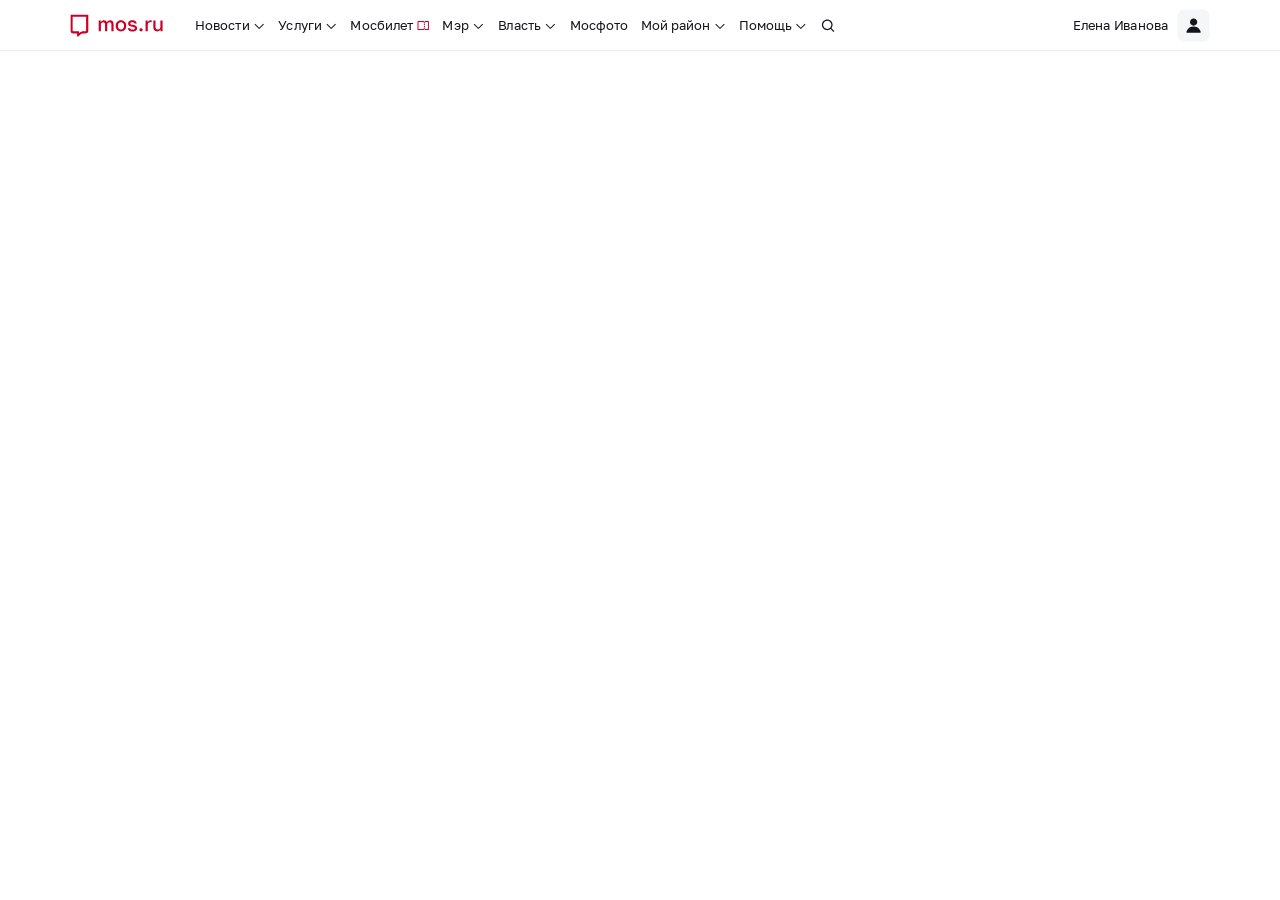
==== mos-carousel-2/index.html @ 31d2cd70 "Update carousel composition and add clockwise rotating scroll cue" ====
<!doctype html>
<html lang="ru"><head><meta charset="utf-8"><meta name="viewport" content="width=device-width,initial-scale=1"><title>Вкусная Москва — карусель 2</title><link rel="icon" href="data:,"><link rel="stylesheet" href="styles.css?v=5"><link rel="preload" href="assets/fonts/roboto-flex.ttf" as="font" type="font/ttf" crossorigin><script type="module" src="carousel.js?v=4"></script></head>
<body><div class="artboard">    <header class="mos-header" aria-label="Портал mos.ru">
      <div class="mos-logo"><img src="assets/mos-logo.svg" width="116" height="28" alt="mos.ru"></div>
      <nav class="mos-nav" aria-label="Разделы портала">
        <span>Новости<img src="assets/chevron-down.svg" width="16" height="16" alt=""></span>
        <span>Услуги<img src="assets/chevron-down.svg" width="16" height="16" alt=""></span>
        <span>Мосбилет<img src="assets/ticket.svg" width="16" height="16" alt=""></span>
        <span>Мэр<img src="assets/chevron-down.svg" width="16" height="16" alt=""></span>
        <span>Власть<img src="assets/chevron-down.svg" width="16" height="16" alt=""></span>
        <span>Мосфото</span>
        <span>Мой район<img src="assets/chevron-down.svg" width="16" height="16" alt=""></span>
        <span>Помощь<img src="assets/chevron-down.svg" width="16" height="16" alt=""></span>
        <span class="search"><img src="assets/search.svg" width="20" height="20" alt="Поиск"></span>
      </nav>
      <div class="mos-profile"><span>Елена Иванова</span><span class="profile-icon"><img src="assets/person.svg" width="20" height="20" alt="Личный кабинет"></span></div>
    </header>
<main class="hero" aria-labelledby="title" tabindex="0" aria-label="Вкусная Москва. Перетаскивай карточки мышью или используй стрелки клавиатуры.">
<h1 id="title"><span class="title-line title-line--top">Вкусная</span><span class="title-line title-line--bottom">Москва</span></h1>
<div class="croissant" aria-hidden="true"><img src="assets/croissant.png?v=2" width="489.208" height="363.791" alt="" draggable="false"></div>
<div class="cards" aria-hidden="true">
<div class="card-product"><img src="assets/card-01.png" alt="Блюдо из овощей" draggable="false"></div>
<div class="card-product"><img src="assets/card-02.png" alt="Гастрономия Москвы" draggable="false"></div>
<div class="card-product"><img src="assets/card-03.png" alt="Свежие продукты" draggable="false"></div>
<div class="card-product"><img src="assets/card-04.png" alt="Брускетты" draggable="false"></div>
<div class="card-product"><img src="assets/card-05.png" alt="Пирог" draggable="false"></div>
<div class="card-product"><img src="assets/card-06.png" alt="Розовые моти" draggable="false"></div>
<div class="card-product"><img src="assets/card-07.png" alt="Рыба на льду" draggable="false"></div>
<div class="card-product"><img src="assets/card-08.png" alt="Свежие овощи" draggable="false"></div>
<div class="card-product"><img src="assets/card-09.png" alt="Сырники" draggable="false"></div>
<div class="card-product"><img src="assets/card-10.png" alt="Огурцы" draggable="false"></div>
</div>
<nav class="anchor-nav" aria-label="Разделы Вкусной Москвы">
<button class="anchor-nav-item" type="button"><span>Московские ярмарки</span></button>
<button class="anchor-nav-item" type="button"><span>Рыбные рынки</span></button>
<button class="anchor-nav-item" type="button"><span>Сделано в Москве</span></button>
<button class="anchor-nav-item" type="button"><span>Рецепты и советы</span></button>
<button class="anchor-nav-item" type="button"><span>Проекты</span></button>
</nav>
<p class="intro">Всё о гастрономических проектах столицы, ярмарках и рыбных рынках, а также рекомендации для любителей готовить и вкусно поесть</p>
<button class="scroll-cue" type="button" aria-label="Узнать больше о Вкусной Москве">
  <span class="scroll-text" aria-hidden="true"><img class="scroll-lettering" src="assets/button-text.png" width="104.551" height="103.293" alt=""><img class="scroll-dot" src="assets/button-dot.svg" width="2.73182" height="2.73182" alt=""></span>
  <img class="scroll-circle" src="assets/button-circle.png" width="60.099" height="60.099" alt="" aria-hidden="true">
  <span class="scroll-arrow" aria-hidden="true"><img src="assets/button-arrow.svg" width="19.807" height="10.0592" alt=""></span>
</button>
<p class="error" hidden role="status"></p>
</main></div>
<noscript><style>.title-line,.croissant,.anchor-nav,.intro,.scroll-cue{opacity:1!important}</style></noscript>
</body></html>
---- mos-carousel-2/styles.css ----
@font-face{font-family:"Roboto Flex";src:url("assets/fonts/roboto-flex.ttf") format("truetype");font-weight:100 1000;font-stretch:25% 151%;font-display:swap}
@font-face{font-family:"Geologica";src:url("assets/fonts/geologica.ttf") format("truetype");font-weight:100 900;font-display:swap}
@font-face{font-family:"Golos Text";src:url("assets/fonts/golos-text.ttf") format("truetype");font-weight:100 900;font-display:swap}
@font-face{font-family:"Dela Gothic One";src:url("assets/fonts/dela-gothic-one.ttf") format("truetype");font-weight:400;font-display:swap}
*{box-sizing:border-box}
html,body{margin:0;width:100%;min-height:100%;background:#fff;color:#13151a}
body{overflow-x:hidden}
.artboard{position:absolute;left:0;top:0;width:1600px;height:901px;transform:scale(var(--scale,1));transform-origin:top left}
.mos-header{position:absolute;inset:0 0 auto;z-index:10;height:64px;padding:0 88px;display:flex;align-items:center;gap:24px;border-bottom:1px solid #e2e3e6;background:#fff;font:400 16px/1.25 "Golos Text",sans-serif;white-space:nowrap}
.mos-logo{flex:0 0 132px}.mos-logo img,.mos-header span img{display:block;flex-shrink:0}
.mos-nav{display:flex;align-items:center;gap:16px}.mos-nav>span{display:flex;align-items:center;gap:4px}.mos-nav .search{padding:10px 0}
.mos-profile{margin-left:auto;display:flex;gap:12px;align-items:center}.profile-icon{padding:10px;border-radius:8px;background:#f5f6f7}
.hero{position:absolute;left:0;top:61px;width:1600px;height:840px;isolation:isolate;overflow:hidden;touch-action:pan-y;outline:none;user-select:none;cursor:grab}
.hero:focus-visible{outline:2px solid #df2836;outline-offset:-4px}
.hero.is-dragging{cursor:grabbing}
h1{margin:0;color:#df2836;font:600 280px/.8 "Roboto Flex",sans-serif;text-align:center;text-transform:uppercase;font-stretch:25%;font-variation-settings:"opsz" 144,"wdth" 25;letter-spacing:-1px;pointer-events:none}
.title-line{position:absolute;left:499.5px;display:block;width:600px}
.title-line--top{top:80px;z-index:20}
.title-line--bottom{left:499px;top:330px;z-index:30}
.croissant{position:absolute;z-index:25;left:565px;top:164px;width:489.208px;height:363.791px;pointer-events:none}
.croissant img{display:block;width:100%;height:100%;-webkit-user-drag:none}
.cards{display:contents}
.card-product{position:absolute;left:0;top:0;overflow:hidden;opacity:0;will-change:transform,opacity;pointer-events:none;background:#d9d9d9}
.card-product img{display:block;width:100%;height:100%;object-fit:cover;-webkit-user-drag:none}
.anchor-nav{position:absolute;z-index:60;left:83px;top:255px;display:flex;flex-direction:column;gap:20px;width:253px;cursor:default}
.anchor-nav-item{display:flex;align-items:center;gap:8px;width:100%;margin:0;padding:0;border:0;background:none;color:#df2836;font:400 16px/20px "Geologica",sans-serif;font-variation-settings:"CRSV" 0,"SHRP" 0;text-align:left;white-space:nowrap;cursor:pointer}
.anchor-nav-item::before{content:"";flex:0 0 auto;width:20px;height:2px;background:currentColor;transition:width 200ms ease}
.anchor-nav-item span{flex-shrink:0}
.anchor-nav-item:hover::before,.anchor-nav-item:focus-visible::before{width:40px}
.anchor-nav-item:focus-visible{outline:1px solid currentColor;outline-offset:4px}
.intro{position:absolute;z-index:60;left:83px;top:80px;width:324px;margin:0;color:#000;font:400 16px/24px "Geologica",sans-serif;font-variation-settings:"CRSV" 0,"SHRP" 0;cursor:default}
.scroll-cue{position:absolute;z-index:60;left:1280.003px;top:695.998px;width:115.87px;height:115.866px;margin:0;padding:0;border:0;background:none;color:#000;cursor:pointer}
.scroll-cue:focus-visible{outline:1px solid #df2836;outline-offset:8px;border-radius:50%}
.scroll-text{position:absolute;inset:0;transform-origin:50% 50%}
.scroll-lettering{position:absolute;left:6.098px;top:6.576px;width:104.551px;height:103.293px}
.scroll-dot{position:absolute;left:64.423px;top:104.033px}
.scroll-circle{position:absolute;left:27.544px;top:28.224px;width:60.099px;height:60.099px}
.scroll-arrow{position:absolute;left:52.564px;top:48.709px;width:10.0592px;height:19.807px;display:flex;align-items:center;justify-content:center}
.scroll-arrow img{display:block;flex-shrink:0;transform:rotate(90deg)}
.title-line,.croissant,.anchor-nav,.intro,.scroll-cue{opacity:0}
.is-ready .title-line,.is-ready .croissant{animation:fade-up 900ms cubic-bezier(.22,1,.36,1) both}
.is-ready .anchor-nav,.is-ready .intro,.is-ready .scroll-cue{animation:fade-up 800ms 750ms cubic-bezier(.22,1,.36,1) both}
.is-ready .scroll-text{animation:spin-clockwise 20s linear infinite}
@keyframes fade-up{from{opacity:0;transform:translateY(40px)}to{opacity:1;transform:translateY(0)}}
@keyframes spin-clockwise{from{transform:rotate(0deg)}to{transform:rotate(360deg)}}
.is-paused .title-line,.is-paused .croissant,.is-paused .anchor-nav,.is-paused .intro,.is-paused .scroll-cue,.is-paused .scroll-text{animation-play-state:paused}
.error{position:absolute;z-index:70;left:400px;top:790px;width:800px;margin:0;font:16px/24px "Golos Text",sans-serif;text-align:center;color:#df2836}
.is-reduced .title-line,.is-reduced .croissant,.is-reduced .anchor-nav,.is-reduced .intro,.is-reduced .scroll-cue,.is-settled .title-line,.is-settled .croissant,.is-settled .anchor-nav,.is-settled .intro,.is-settled .scroll-cue{animation:none;opacity:1;transform:none}
.is-reduced .scroll-text{animation:none}
@media(prefers-reduced-motion:reduce){.is-ready .title-line,.is-ready .croissant,.is-ready .anchor-nav,.is-ready .intro,.is-ready .scroll-cue{animation:none;opacity:1;transform:none}.is-ready .scroll-text{animation:none}.anchor-nav-item::before{transition:none}}
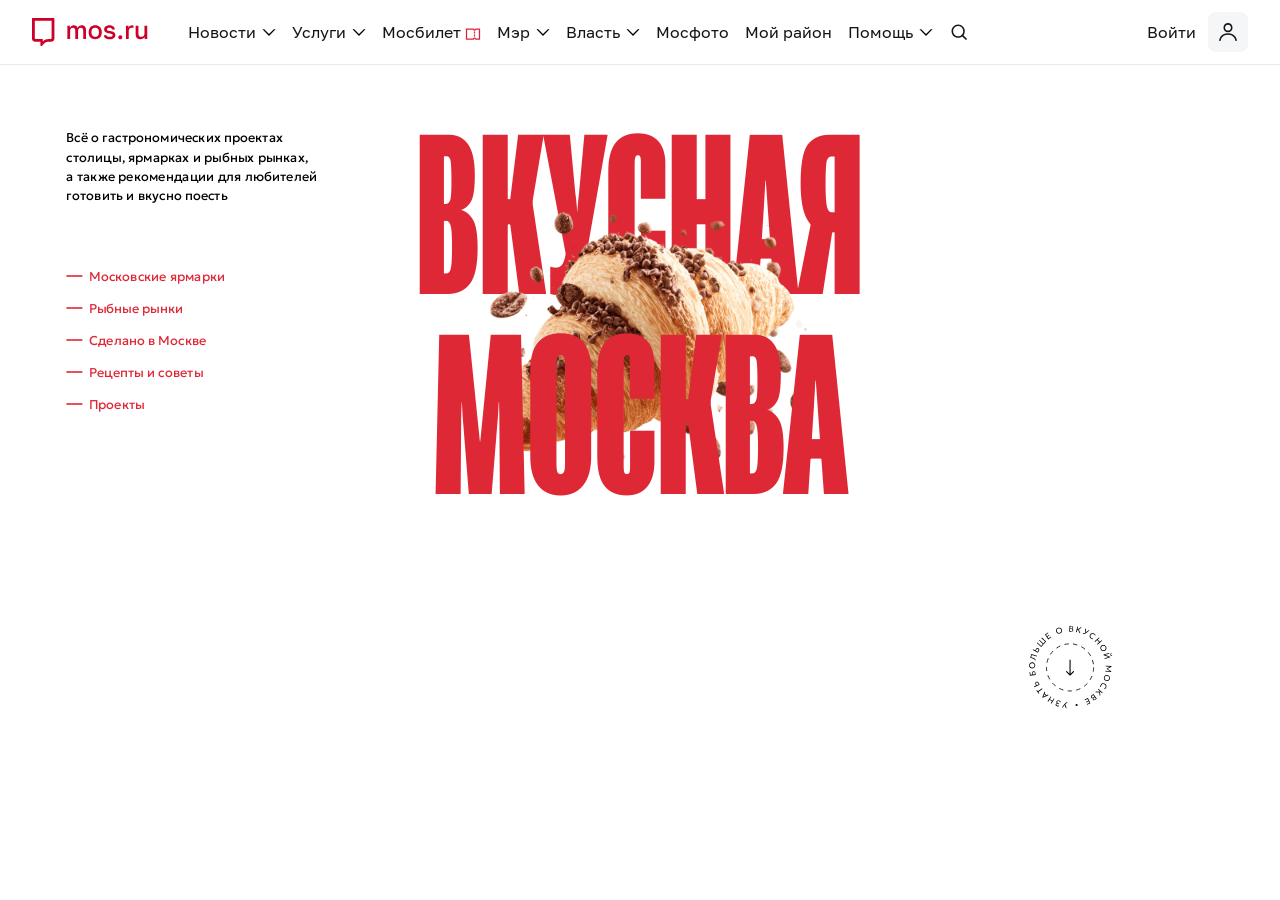
==== commit d820a173: "Update carousel 2 photos, header, layout and anchor previews" ====
--- a/mos-carousel-2/index.html
+++ b/mos-carousel-2/index.html
@@ -1,49 +1,54 @@
 <!doctype html>
-<html lang="ru"><head><meta charset="utf-8"><meta name="viewport" content="width=device-width,initial-scale=1"><title>Вкусная Москва — карусель 2</title><link rel="icon" href="data:,"><link rel="stylesheet" href="styles.css?v=5"><link rel="preload" href="assets/fonts/roboto-flex.ttf" as="font" type="font/ttf" crossorigin><script type="module" src="carousel.js?v=4"></script></head>
-<body><div class="artboard">    <header class="mos-header" aria-label="Портал mos.ru">
-      <div class="mos-logo"><img src="assets/mos-logo.svg" width="116" height="28" alt="mos.ru"></div>
-      <nav class="mos-nav" aria-label="Разделы портала">
-        <span>Новости<img src="assets/chevron-down.svg" width="16" height="16" alt=""></span>
-        <span>Услуги<img src="assets/chevron-down.svg" width="16" height="16" alt=""></span>
-        <span>Мосбилет<img src="assets/ticket.svg" width="16" height="16" alt=""></span>
-        <span>Мэр<img src="assets/chevron-down.svg" width="16" height="16" alt=""></span>
-        <span>Власть<img src="assets/chevron-down.svg" width="16" height="16" alt=""></span>
-        <span>Мосфото</span>
-        <span>Мой район<img src="assets/chevron-down.svg" width="16" height="16" alt=""></span>
-        <span>Помощь<img src="assets/chevron-down.svg" width="16" height="16" alt=""></span>
-        <span class="search"><img src="assets/search.svg" width="20" height="20" alt="Поиск"></span>
-      </nav>
-      <div class="mos-profile"><span>Елена Иванова</span><span class="profile-icon"><img src="assets/person.svg" width="20" height="20" alt="Личный кабинет"></span></div>
-    </header>
+<html lang="ru"><head><meta charset="utf-8"><meta name="viewport" content="width=device-width,initial-scale=1"><title>Вкусная Москва — карусель 2</title><link rel="icon" href="data:,"><link rel="stylesheet" href="styles.css?v=11"><link rel="stylesheet" href="header.css?v=7"><link rel="preload" href="assets/fonts/roboto-flex.ttf" as="font" type="font/ttf" crossorigin><script type="module" src="carousel.js?v=8"></script></head>
+<body><div id="mos-header" class="mos-widget-header mos_layouts_wrapper"><div class="Header_header__1FD6w Header_headerRendered__24O7k" tabindex="-1"><div class="Header_inside__1MzA3 ru"><header class="Caption_caption__3R-Mi" aria-label="Портал mos.ru"><div class="Caption_name__1pfTC"><a aria-disabled="true" tabindex="-1" aria-label="mos.ru — Официальный сайт Мэра Москвы" id="mos-header-title" class="link_link__29xFl link_focusable__lMy2y Caption_nameLink__2XS9J" style="height:100%"><span class="Caption_logo__IS1vg"><img src="assets/mos-header/logo.svg" aria-hidden="true" alt="" class="Caption_iconLogo__P_cnI"></span></a></div><div class="Caption_menu__2k-Z3"><div class="Menu_menuWrapper__341hI"><nav aria-label="Разделы портала" class="Menu_menu__13xOb"><div class="Menu_item__5wCCF"><div class="dropdown_dropdown__1Oynj dropdown_dropdownTriggerWithArrow__3jYM_"><a aria-disabled="true" tabindex="-1" role="link" class="Menu_link__1f7RY common_unstyledButton__10cKX common_large__34EIE common_large__34EIE link_primary__fU-Jd link_link__29xFl link_focusable__lMy2y">Новости</a><button aria-disabled="true" tabindex="-1" type="button" class="dropdown_dropdownTrigger__SxgNI link_focusable__lMy2y dropdown_dropdownTriggerWithArrowAlways__5y4mP" aria-label="Меню раздела Новости"><svg width="16" height="16" viewBox="0 0 16 16" fill="#0E0E0F" class="dropdown_dropdownTriggerArrow__17cwd dropdown_dropdownTriggerArrowVisible__3bAlf"><path d="M1.43774 5.3335L8.00008 11.8958L14.5624 5.3335L12.7711 5.3335L8.00008 10.1045L3.22908 5.3335L1.43774 5.3335Z" fill="#13151A"/></svg></button></div></div><div class="Menu_item__5wCCF"><div class="dropdown_dropdown__1Oynj dropdown_dropdownTriggerWithArrow__3jYM_"><a aria-disabled="true" tabindex="-1" role="link" class="Menu_link__1f7RY common_unstyledButton__10cKX common_large__34EIE common_large__34EIE link_primary__fU-Jd link_link__29xFl link_focusable__lMy2y">Услуги</a><button aria-disabled="true" tabindex="-1" type="button" class="dropdown_dropdownTrigger__SxgNI link_focusable__lMy2y dropdown_dropdownTriggerWithArrowAlways__5y4mP" aria-label="Меню раздела Услуги"><svg width="16" height="16" viewBox="0 0 16 16" fill="#0E0E0F" class="dropdown_dropdownTriggerArrow__17cwd dropdown_dropdownTriggerArrowVisible__3bAlf"><path d="M1.43774 5.3335L8.00008 11.8958L14.5624 5.3335L12.7711 5.3335L8.00008 10.1045L3.22908 5.3335L1.43774 5.3335Z" fill="#13151A"/></svg></button></div></div><div class="Menu_item__5wCCF"><a aria-disabled="true" tabindex="-1" role="link" class="Menu_link__1f7RY common_unstyledButton__10cKX common_large__34EIE common_large__34EIE link_primary__fU-Jd link_link__29xFl link_focusable__lMy2y">Мосбилет</a><div class="Menu_ticketIcon__lzpXe" aria-hidden="true" role="presentation"><img src="assets/mos-header/ticket.svg" alt=""></div></div><div class="Menu_item__5wCCF"><div class="dropdown_dropdown__1Oynj dropdown_dropdownTriggerWithArrow__3jYM_"><a aria-disabled="true" tabindex="-1" role="link" class="Menu_link__1f7RY common_unstyledButton__10cKX common_large__34EIE common_large__34EIE link_primary__fU-Jd link_link__29xFl link_focusable__lMy2y">Мэр</a><button aria-disabled="true" tabindex="-1" type="button" class="dropdown_dropdownTrigger__SxgNI link_focusable__lMy2y dropdown_dropdownTriggerWithArrowAlways__5y4mP" aria-label="Меню раздела Мэр"><svg width="16" height="16" viewBox="0 0 16 16" fill="#0E0E0F" class="dropdown_dropdownTriggerArrow__17cwd dropdown_dropdownTriggerArrowVisible__3bAlf"><path d="M1.43774 5.3335L8.00008 11.8958L14.5624 5.3335L12.7711 5.3335L8.00008 10.1045L3.22908 5.3335L1.43774 5.3335Z" fill="#13151A"/></svg></button></div></div><div class="Menu_item__5wCCF"><div class="dropdown_dropdown__1Oynj dropdown_dropdownTriggerWithArrow__3jYM_"><a aria-disabled="true" tabindex="-1" role="link" class="Menu_link__1f7RY common_unstyledButton__10cKX common_large__34EIE common_large__34EIE link_primary__fU-Jd link_link__29xFl link_focusable__lMy2y">Власть</a><button aria-disabled="true" tabindex="-1" type="button" class="dropdown_dropdownTrigger__SxgNI link_focusable__lMy2y dropdown_dropdownTriggerWithArrowAlways__5y4mP" aria-label="Меню раздела Власть"><svg width="16" height="16" viewBox="0 0 16 16" fill="#0E0E0F" class="dropdown_dropdownTriggerArrow__17cwd dropdown_dropdownTriggerArrowVisible__3bAlf"><path d="M1.43774 5.3335L8.00008 11.8958L14.5624 5.3335L12.7711 5.3335L8.00008 10.1045L3.22908 5.3335L1.43774 5.3335Z" fill="#13151A"/></svg></button></div></div><div class="Menu_item__5wCCF"><a aria-disabled="true" tabindex="-1" role="link" class="Menu_link__1f7RY common_unstyledButton__10cKX common_large__34EIE common_large__34EIE link_primary__fU-Jd link_link__29xFl link_focusable__lMy2y">Мосфото</a></div><div class="Menu_item__5wCCF"><a aria-disabled="true" tabindex="-1" role="link" class="Menu_link__1f7RY common_unstyledButton__10cKX common_large__34EIE common_large__34EIE link_primary__fU-Jd link_link__29xFl link_focusable__lMy2y">Мой район</a></div><div class="Menu_item__5wCCF"><div class="dropdown_dropdown__1Oynj dropdown_dropdownTriggerWithArrow__3jYM_"><a aria-disabled="true" tabindex="-1" role="link" class="Menu_link__1f7RY common_unstyledButton__10cKX common_large__34EIE common_large__34EIE link_primary__fU-Jd link_link__29xFl link_focusable__lMy2y">Помощь</a><button aria-disabled="true" tabindex="-1" type="button" class="dropdown_dropdownTrigger__SxgNI link_focusable__lMy2y dropdown_dropdownTriggerWithArrowAlways__5y4mP" aria-label="Меню раздела Помощь"><svg width="16" height="16" viewBox="0 0 16 16" fill="#0E0E0F" class="dropdown_dropdownTriggerArrow__17cwd dropdown_dropdownTriggerArrowVisible__3bAlf"><path d="M1.43774 5.3335L8.00008 11.8958L14.5624 5.3335L12.7711 5.3335L8.00008 10.1045L3.22908 5.3335L1.43774 5.3335Z" fill="#13151A"/></svg></button></div></div></nav><div class="Menu_lastSlot__1nixy Menu_slot__-tcaB common_item__16qjr"><div class="Search_searchWrapper__2cm_Z"><div class="Search_search__2uVwW"><button type="button" aria-disabled="true" tabindex="-1" class="Search_button__17yql link_focusable__lMy2y" aria-label="Поиск по сайту"><svg width="20" height="20" viewBox="0 0 20 20" fill="none" class="Search_icon__Sj_Ky" role="presentation"><path fill-rule="evenodd" clip-rule="evenodd" d="M9.1665 2.5415C5.50762 2.5415 2.5415 5.50762 2.5415 9.1665C2.5415 12.8254 5.50762 15.7915 9.1665 15.7915C10.6956 15.7915 12.1037 15.2735 13.2248 14.4034L16.9106 18.0891L18.0891 16.9106L14.4034 13.2248C15.2735 12.1037 15.7915 10.6956 15.7915 9.1665C15.7915 5.50762 12.8254 2.5415 9.1665 2.5415ZM4.12484 9.1665C4.12484 6.38207 6.38207 4.12484 9.1665 4.12484C11.9509 4.12484 14.2082 6.38207 14.2082 9.1665C14.2082 11.9509 11.9509 14.2082 9.1665 14.2082C6.38207 14.2082 4.12484 11.9509 4.12484 9.1665Z" fill="#13151A"/></svg></button></div></div></div></div></div><div class="Caption_icons__1krw6"><div class="Caption_navIcon__1FbCm Caption_icon__2XT7z"><button aria-disabled="true" tabindex="-1" type="button" class="Icon_icon__voGwJ common_unstyledButton__10cKX" aria-label="Навигация по сайту"><svg width="16" height="12" class="Icon_iconImg__1Ll2u" role="img" aria-label="Навигация по сайту"><g transform="translate(-124 -292)" fill="none" fill-rule="evenodd"><path d="M139.25 302a.75.75 0 110 1.5h-14.5a.75.75 0 110-1.5h14.5zm0-5a.75.75 0 110 1.5h-14.5a.75.75 0 010-1.5h14.5zm0-5a.75.75 0 110 1.5h-14.5a.75.75 0 010-1.5h14.5z" fill="currentColor"/></g></svg></button></div><div class="Caption_searchIcon__3LSSY Caption_icon__2XT7z"><button aria-disabled="true" tabindex="-1" type="button" class="Icon_icon__voGwJ common_unstyledButton__10cKX" aria-label="Поиск по сайту"><svg width="16" height="17" fill="none" class="Icon_iconImg__1Ll2u" role="img" aria-label="Поиск по сайту"><path fill-rule="evenodd" clip-rule="evenodd" d="M14.508 7.462a7.045 7.045 0 1 0-3.307 5.972l3.04 3.04a.75.75 0 0 0 1.06 0l.089-.09a.75.75 0 0 0 0-1.06l-2.913-2.913a7.022 7.022 0 0 0 2.03-4.95Zm-7.046-5.42a5.42 5.42 0 1 0 0 10.84 5.42 5.42 0 0 0 0-10.84Z" fill="currentColor"/></svg></button></div><div class="Caption_userMobile__apo0A Caption_icon__2XT7z"><div class="User_mobile__3-mrU"><button aria-disabled="true" tabindex="-1" type="button" class="UserIcon_icon__3o-8a common_unstyledButton__10cKX" aria-label="Вход/Регистрация"><svg width="20" height="20" viewBox="0 0 20 20" fill="none" role="presentation"><path fill-rule="evenodd" clip-rule="evenodd" d="M9.99988 1.09375C7.49734 1.09375 5.46863 3.12246 5.46863 5.625C5.46863 8.12754 7.49734 10.1562 9.99988 10.1562C12.5024 10.1562 14.5311 8.12754 14.5311 5.625C14.5311 3.12246 12.5024 1.09375 9.99988 1.09375ZM7.03113 5.625C7.03113 3.9854 8.36028 2.65625 9.99988 2.65625C11.6395 2.65625 12.9686 3.9854 12.9686 5.625C12.9686 7.2646 11.6395 8.59375 9.99988 8.59375C8.36028 8.59375 7.03113 7.2646 7.03113 5.625Z" fill="#13151A"/><path d="M2.74007 14.6018C2.09905 15.4352 1.695 16.2654 1.4506 16.887C1.2081 17.5038 1.08363 18.0948 0.952637 18.7334L2.48327 19.0473C2.48747 19.0268 2.49165 19.0064 2.49583 18.9861C2.60464 18.4549 2.70424 17.9687 2.90475 17.4587C3.10957 16.9378 3.4477 16.2446 3.97855 15.5545C5.02254 14.1973 6.83601 12.8125 9.99994 12.8125C13.1639 12.8125 14.9773 14.1973 16.0213 15.5545C16.5522 16.2446 16.8903 16.9378 17.0951 17.4587C17.2959 17.9693 17.3934 18.4457 17.5019 18.9756C17.5068 18.9994 17.5117 19.0233 17.5166 19.0473L19.0472 18.7334C18.9163 18.0949 18.7916 17.5033 18.5493 16.887C18.3049 16.2654 17.9008 15.4352 17.2598 14.6018C15.96 12.9121 13.711 11.25 9.99994 11.25C6.28886 11.25 4.03984 12.9121 2.74007 14.6018Z" fill="#13151A"/></svg></button></div></div><div class="Caption_userDesktop__2wfJM"><a aria-disabled="true" tabindex="-1" class="Caption_item__3tAks link_white__1QFFV link_link__29xFl link_focusable__lMy2y Caption_itemUser__373OT User_loginLink__1L0QF common_unstyledButton__10cKX User_loginButton__2k0Cj" aria-label="Вход/Регистрация"><span class="User_loginLinkText__3rVLq" aria-hidden="true">Войти</span><span class="User_icon__2FnO5 link_white__1QFFV link_link__29xFl link_focusable__lMy2y Caption_icon__2XT7z"><svg width="20" height="20" viewBox="0 0 20 20" fill="none" role="presentation"><path fill-rule="evenodd" clip-rule="evenodd" d="M9.99988 1.09375C7.49734 1.09375 5.46863 3.12246 5.46863 5.625C5.46863 8.12754 7.49734 10.1562 9.99988 10.1562C12.5024 10.1562 14.5311 8.12754 14.5311 5.625C14.5311 3.12246 12.5024 1.09375 9.99988 1.09375ZM7.03113 5.625C7.03113 3.9854 8.36028 2.65625 9.99988 2.65625C11.6395 2.65625 12.9686 3.9854 12.9686 5.625C12.9686 7.2646 11.6395 8.59375 9.99988 8.59375C8.36028 8.59375 7.03113 7.2646 7.03113 5.625Z" fill="#13151A"/><path d="M2.74007 14.6018C2.09905 15.4352 1.695 16.2654 1.4506 16.887C1.2081 17.5038 1.08363 18.0948 0.952637 18.7334L2.48327 19.0473C2.48747 19.0268 2.49165 19.0064 2.49583 18.9861C2.60464 18.4549 2.70424 17.9687 2.90475 17.4587C3.10957 16.9378 3.4477 16.2446 3.97855 15.5545C5.02254 14.1973 6.83601 12.8125 9.99994 12.8125C13.1639 12.8125 14.9773 14.1973 16.0213 15.5545C16.5522 16.2446 16.8903 16.9378 17.0951 17.4587C17.2959 17.9693 17.3934 18.4457 17.5019 18.9756C17.5068 18.9994 17.5117 19.0233 17.5166 19.0473L19.0472 18.7334C18.9163 18.0949 18.7916 17.5033 18.5493 16.887C18.3049 16.2654 17.9008 15.4352 17.2598 14.6018C15.96 12.9121 13.711 11.25 9.99994 11.25C6.28886 11.25 4.03984 12.9121 2.74007 14.6018Z" fill="#13151A"/></svg></span></a></div></div></header></div></div></div>
+<div class="artboard">
 <main class="hero" aria-labelledby="title" tabindex="0" aria-label="Вкусная Москва. Перетаскивай карточки мышью или используй стрелки клавиатуры.">
 <h1 id="title"><span class="title-line title-line--top">Вкусная</span><span class="title-line title-line--bottom">Москва</span></h1>
-<div class="croissant" aria-hidden="true"><img src="assets/croissant.png?v=2" width="489.208" height="363.791" alt="" draggable="false"></div>
+<div class="hero-food" aria-hidden="true">
+  <img class="hero-food-default" src="assets/image-food-1.png" width="600" height="420" alt="" draggable="false">
+  <img class="hero-food-fairs" src="assets/image-food-2.png?v=2" width="600" height="420" alt="" draggable="false">
+  <img class="hero-food-fish" src="assets/image-food-3.png?v=2" width="600" height="420" alt="" draggable="false">
+  <img class="hero-food-made-in-moscow" src="assets/image-food-4.png?v=66bab797d0ae" width="600" height="420" alt="" draggable="false">
+  <img class="hero-food-recipes" src="assets/image-food-5.png?v=ad65a6612260" width="600" height="420" alt="" draggable="false">
+  <img class="hero-food-projects" src="assets/image-food-6.png?v=54eeadd53fb5" width="600" height="420" alt="" draggable="false">
+</div>
 <div class="cards" aria-hidden="true">
-<div class="card-product"><img src="assets/card-01.png" alt="Блюдо из овощей" draggable="false"></div>
-<div class="card-product"><img src="assets/card-02.png" alt="Гастрономия Москвы" draggable="false"></div>
-<div class="card-product"><img src="assets/card-03.png" alt="Свежие продукты" draggable="false"></div>
-<div class="card-product"><img src="assets/card-04.png" alt="Брускетты" draggable="false"></div>
-<div class="card-product"><img src="assets/card-05.png" alt="Пирог" draggable="false"></div>
-<div class="card-product"><img src="assets/card-06.png" alt="Розовые моти" draggable="false"></div>
-<div class="card-product"><img src="assets/card-07.png" alt="Рыба на льду" draggable="false"></div>
-<div class="card-product"><img src="assets/card-08.png" alt="Свежие овощи" draggable="false"></div>
-<div class="card-product"><img src="assets/card-09.png" alt="Сырники" draggable="false"></div>
-<div class="card-product"><img src="assets/card-10.png" alt="Огурцы" draggable="false"></div>
+<div class="card-product"><img src="assets/food/1.jpg" alt="Сырники" draggable="false"></div>
+<div class="card-product"><img src="assets/food/2.jpg" alt="Розовые моти" draggable="false"></div>
+<div class="card-product"><img src="assets/food/3.jpg" alt="Свежие овощи" draggable="false"></div>
+<div class="card-product"><img src="assets/food/4.jpg" alt="Брускетта с рыбой" draggable="false"></div>
+<div class="card-product"><img src="assets/food/5.jpg" alt="Ягодное варенье" draggable="false"></div>
+<div class="card-product"><img src="assets/food/6.jpg" alt="Рыба на льду" draggable="false"></div>
+<div class="card-product"><img src="assets/food/7.jpg" alt="Мясо с грушей" draggable="false"></div>
+<div class="card-product"><img src="assets/food/8.jpg" alt="Блин с рыбой" draggable="false"></div>
+<div class="card-product"><img src="assets/food/9.jpg" alt="Камбала" draggable="false"></div>
+<div class="card-product"><img src="assets/food/10.jpg" alt="Торт с малиной" draggable="false"></div>
+<div class="card-product"><img src="assets/food/11.jpg" alt="Медовик с орехами" draggable="false"></div>
+<div class="card-product"><img src="assets/food/12.jpg" alt="Мёд" draggable="false"></div>
+<div class="card-product"><img src="assets/food/13.jpg" alt="Морепродукты" draggable="false"></div>
+<div class="card-product"><img src="assets/food/14.jpg" alt="Круассан" draggable="false"></div>
 </div>
 <nav class="anchor-nav" aria-label="Разделы Вкусной Москвы">
-<button class="anchor-nav-item" type="button"><span>Московские ярмарки</span></button>
-<button class="anchor-nav-item" type="button"><span>Рыбные рынки</span></button>
-<button class="anchor-nav-item" type="button"><span>Сделано в Москве</span></button>
-<button class="anchor-nav-item" type="button"><span>Рецепты и советы</span></button>
-<button class="anchor-nav-item" type="button"><span>Проекты</span></button>
+<button class="anchor-nav-item" type="button" data-food="fairs"><span>Московские ярмарки</span></button>
+<button class="anchor-nav-item" type="button" data-food="fish"><span>Рыбные рынки</span></button>
+<button class="anchor-nav-item" type="button" data-food="made-in-moscow"><span>Сделано в Москве</span></button>
+<button class="anchor-nav-item" type="button" data-food="recipes"><span>Рецепты и советы</span></button>
+<button class="anchor-nav-item" type="button" data-food="projects"><span>Проекты</span></button>
 </nav>
 <p class="intro">Всё о гастрономических проектах столицы, ярмарках и рыбных рынках, а также рекомендации для любителей готовить и вкусно поесть</p>
 <button class="scroll-cue" type="button" aria-label="Узнать больше о Вкусной Москве">
-  <span class="scroll-text" aria-hidden="true"><img class="scroll-lettering" src="assets/button-text.png" width="104.551" height="103.293" alt=""><img class="scroll-dot" src="assets/button-dot.svg" width="2.73182" height="2.73182" alt=""></span>
-  <img class="scroll-circle" src="assets/button-circle.png" width="60.099" height="60.099" alt="" aria-hidden="true">
-  <span class="scroll-arrow" aria-hidden="true"><img src="assets/button-arrow.svg" width="19.807" height="10.0592" alt=""></span>
+<svg width="170" height="170" viewBox="0 0 170 170" fill="none" aria-hidden="true" xmlns="http://www.w3.org/2000/svg">
+<g class="scroll-cue-text">
+<path d="M79.2032 149.582L79.5755 150.985C78.9975 151.032 78.4576 151.157 77.9559 151.36C77.4493 151.562 76.9653 151.858 76.5041 152.248C76.0429 152.638 75.5969 153.135 75.1661 153.741L71.2341 159.196L69.6082 158.922L73.8667 153.175C74.3133 152.567 74.7506 152.045 75.1786 151.608C75.6016 151.171 76.0274 150.809 76.4559 150.521C76.8786 150.238 77.3162 150.019 77.7687 149.864C78.2203 149.714 78.6985 149.62 79.2032 149.582ZM75.5103 152.658L78.2998 160.387L76.5765 160.096L74.3591 153.774L75.5103 152.658ZM64.5087 146.333C65.235 146.604 65.8633 146.949 66.3937 147.368C66.924 147.787 67.3427 148.259 67.6498 148.784L66.5675 149.622C66.3472 149.183 66.0253 148.785 65.6018 148.427C65.1783 148.069 64.6912 147.788 64.1406 147.583C63.6279 147.392 63.1567 147.3 62.7268 147.307C62.2952 147.32 61.927 147.423 61.6221 147.617C61.3172 147.812 61.0943 148.091 60.9534 148.455C60.7376 149.034 60.7616 149.543 61.0252 149.982C61.284 150.419 61.8098 150.785 62.6025 151.08L64.5322 151.799L64.1157 152.917L62.2929 152.238C61.8657 152.079 61.4707 152.007 61.1079 152.023C60.7403 152.038 60.4251 152.137 60.1623 152.32C59.8929 152.506 59.6937 152.772 59.5646 153.119C59.439 153.456 59.4184 153.773 59.5026 154.069C59.5851 154.37 59.768 154.641 60.0513 154.881C60.3281 155.125 60.6944 155.332 61.1501 155.501C61.6343 155.682 62.1207 155.777 62.6092 155.786C63.0978 155.795 63.5565 155.717 63.9854 155.552L64.2789 156.789C63.7345 157.002 63.1412 157.1 62.4991 157.082C61.8552 157.07 61.2057 156.941 60.5506 156.697C59.8576 156.439 59.2993 156.109 58.8757 155.708C58.4456 155.31 58.1695 154.861 58.0474 154.362C57.9189 153.865 57.9563 153.344 58.1597 152.798C58.2799 152.475 58.4749 152.191 58.7448 151.946C59.0146 151.7 59.3153 151.51 59.6471 151.374C59.974 151.236 60.2875 151.164 60.5875 151.157C60.094 150.784 59.7435 150.31 59.5359 149.735C59.3283 149.16 59.3516 148.539 59.6056 147.872C59.812 147.332 60.1573 146.899 60.6415 146.571C61.1258 146.243 61.7032 146.05 62.3736 145.992C63.0375 145.937 63.7492 146.05 64.5087 146.333ZM55.888 143.174L50.239 152.188L49.0286 151.43L51.3245 147.766L46.6888 144.861L44.3929 148.524L43.1824 147.766L48.8314 138.752L50.0418 139.51L47.3868 143.747L52.0225 146.652L54.6776 142.416L55.888 143.174ZM44.9993 136.432L34.6258 141.236L33.554 140.213L37.777 129.538L38.9423 130.65L37.8648 133.308L41.2945 136.582L43.8671 135.351L44.9993 136.432ZM40.1428 137.206L37.3067 134.498L35.3371 139.467L40.1428 137.206ZM33.8824 125.064L26.3258 130.525L28.1104 132.994L27.045 133.764L22.639 127.667L23.7044 126.897L25.4891 129.367L33.0457 123.906L33.8824 125.064ZM28.5826 117.437L18.9672 121.988L18.3562 120.697L22.2092 118.873L21.2308 116.806C20.9145 116.137 20.7494 115.493 20.7356 114.871C20.7197 114.246 20.861 113.686 21.1595 113.191C21.4512 112.695 21.8992 112.303 22.5036 112.017C22.9661 111.798 23.4116 111.68 23.8403 111.662C24.2689 111.644 24.6773 111.726 25.0654 111.906C25.4467 112.084 25.8 112.357 26.1251 112.724C26.4503 113.092 26.744 113.552 27.0062 114.106L28.5826 117.437ZM26.8383 116.683L25.8534 114.601C25.5349 113.928 25.147 113.476 24.6898 113.244C24.2304 113.007 23.7145 113.025 23.1422 113.295C22.5836 113.56 22.2385 113.956 22.107 114.483C21.9733 115.006 22.0593 115.59 22.3648 116.236L23.3561 118.33L26.8383 116.683ZM21.4974 99.2725L10.9634 100.755L10.057 94.3141L11.3211 94.1362L12.0284 99.1624L15.1811 98.7188L14.8963 96.6948C14.7396 95.5812 14.8744 94.6491 15.3008 93.8985C15.7214 93.1436 16.4309 92.6959 17.4291 92.5554C18.0862 92.4629 18.6638 92.5326 19.1619 92.7643C19.6543 92.9917 20.0601 93.3668 20.3792 93.8897C20.6926 94.4083 20.9048 95.0614 21.0156 95.849L21.4974 99.2725ZM20.1396 98.021L19.86 96.0346C19.7563 95.2972 19.516 94.753 19.1392 94.4019C18.7624 94.0508 18.268 93.9183 17.656 94.0044C17.0691 94.087 16.6309 94.3533 16.3412 94.8033C16.0459 95.249 15.9472 95.8205 16.0454 96.5177L16.3323 98.5568L20.1396 98.021ZM20.541 82.1921C20.4843 82.9854 20.2928 83.7106 19.9664 84.3678C19.6354 85.0196 19.2017 85.5802 18.6654 86.0497C18.1294 86.5142 17.5155 86.8613 16.8236 87.0911C16.1317 87.321 15.3942 87.4079 14.611 87.3519C13.8228 87.2955 13.1026 87.1044 12.4505 86.7784C11.7984 86.4524 11.2401 86.0215 10.7756 85.4855C10.3115 84.9444 9.96459 84.328 9.73475 83.6361C9.50527 82.9392 9.4189 82.1941 9.47563 81.4008C9.532 80.6126 9.72569 79.8926 10.0567 79.2408C10.3877 78.589 10.8239 78.0286 11.3653 77.5594C11.9067 77.0903 12.5234 76.7408 13.2152 76.511C13.9024 76.2757 14.6326 76.1858 15.4056 76.241C16.1888 76.297 16.9062 76.4906 17.558 76.8216C18.2102 77.1475 18.7683 77.581 19.2323 78.1221C19.6964 78.6631 20.0459 79.2797 20.2808 79.972C20.5106 80.6639 20.5974 81.4039 20.541 82.1921ZM19.1844 82.0951C19.2252 81.5242 19.1646 80.9866 19.0026 80.4824C18.841 79.9731 18.5914 79.5211 18.254 79.1262C17.9115 78.731 17.49 78.4114 16.9895 78.1673C16.4893 77.9183 15.9259 77.7713 15.2994 77.7265C14.4556 77.6662 13.7074 77.7955 13.0549 78.1145C12.4027 78.4284 11.8827 78.8813 11.4951 79.4732C11.1024 80.0647 10.8789 80.7394 10.8247 81.4973C10.7839 82.0682 10.8468 82.6085 11.0135 83.1181C11.1755 83.6223 11.4276 84.0746 11.7697 84.4748C12.1071 84.8697 12.5261 85.1891 13.0266 85.4332C13.5221 85.6768 14.0857 85.8212 14.7173 85.8664C15.556 85.9264 16.3015 85.7994 16.9537 85.4855C17.6062 85.1665 18.1288 84.7112 18.5216 84.1198C18.9092 83.5279 19.1302 82.853 19.1844 82.0951ZM21.2623 72.4346L19.8368 72.6055C19.8335 72.2499 19.7921 71.9329 19.7124 71.6547C19.6279 71.3749 19.4814 71.1161 19.273 70.8782C19.0646 70.6403 18.7636 70.4113 18.3698 70.1912C17.976 69.9712 17.4651 69.7447 16.837 69.5118C16.2104 69.274 15.439 69.0162 14.5228 68.7382L11.3817 67.7852L13.4841 60.8558L23.6636 63.9443L23.2489 65.3113L14.3272 62.6045L13.0411 66.8435L14.888 67.4038C15.9447 67.7245 16.844 68.0317 17.5859 68.3256C18.3279 68.6196 18.9368 68.9155 19.4129 69.2134C19.8904 69.5065 20.2625 69.8153 20.5293 70.1397C20.7976 70.4594 20.9858 70.8076 21.0937 71.1844C21.2017 71.5613 21.2579 71.978 21.2623 72.4346ZM25.4809 58.5725L16.1431 53.4768L16.8273 52.2229L20.5692 54.2648L21.6647 52.2572C22.019 51.608 22.4432 51.095 22.9373 50.7183C23.4338 50.3372 23.9697 50.1218 24.545 50.0722C25.1183 50.0157 25.6984 50.1476 26.2854 50.4679C26.7345 50.713 27.0924 51.0035 27.3592 51.3395C27.6259 51.6755 27.8005 52.0536 27.8829 52.4736C27.9633 52.8868 27.9506 53.3329 27.845 53.812C27.7394 54.291 27.5398 54.7996 27.2462 55.3376L25.4809 58.5725ZM25.0647 56.718L26.1675 54.697C26.5242 54.0434 26.6618 53.4635 26.5802 52.9573C26.5011 52.4467 26.1836 52.0397 25.6278 51.7364C25.0853 51.4404 24.5622 51.3944 24.0584 51.5984C23.557 51.7981 23.1353 52.2114 22.7932 52.8383L21.683 54.8726L25.0647 56.718ZM31.4603 48.0059L23.6002 40.8379L24.5627 39.7824L31.4516 46.0646L34.585 42.6286L27.6962 36.3464L28.6587 35.2909L35.5476 41.5731L38.6708 38.1483L31.7819 31.8661L32.7445 30.8106L40.6046 37.9786L31.4603 48.0059ZM44.4162 34.076L38.4576 25.2637L43.9841 21.5268L44.6992 22.5843L40.356 25.521L42.1308 28.1458L45.9138 25.5879L46.599 26.6013L42.8161 29.1592L44.8803 32.2121L49.2613 29.2498L49.9805 30.3135L44.4162 34.076ZM65.7209 23.4096C64.955 23.6239 64.2077 23.6884 63.4789 23.603C62.7537 23.5113 62.0796 23.2923 61.4566 22.9459C60.8386 22.5981 60.3046 22.1373 59.8547 21.5636C59.4049 20.9898 59.0742 20.3249 58.8626 19.5688C58.6496 18.8078 58.5866 18.0654 58.6733 17.3415C58.7601 16.6176 58.9773 15.9466 59.3251 15.3285C59.6778 14.7091 60.141 14.1745 60.7148 13.7246C61.2934 13.2734 61.9656 12.9406 62.7315 12.7263C63.4925 12.5134 64.2356 12.4527 64.9608 12.5443C65.6861 12.636 66.3609 12.8575 66.9852 13.2088C67.6095 13.5601 68.1466 14.0226 68.5964 14.5963C69.0498 15.1638 69.3809 15.8207 69.5898 16.5671C69.8013 17.3232 69.8613 18.0639 69.7697 18.7892C69.6829 19.513 69.4632 20.1847 69.1105 20.8041C68.7579 21.4236 68.2953 21.9607 67.723 22.4154C67.1492 22.8652 66.4819 23.1966 65.7209 23.4096ZM65.3544 22.0998C65.9056 21.9455 66.3912 21.7071 66.8112 21.3844C67.236 21.0604 67.5773 20.673 67.8351 20.2221C68.0916 19.7663 68.2502 19.2617 68.311 18.7081C68.3766 18.1532 68.3248 17.5733 68.1556 16.9684C67.9276 16.1538 67.5534 15.4931 67.0329 14.9865C66.5173 14.4785 65.9155 14.1419 65.2275 13.9768C64.5382 13.8067 63.8277 13.824 63.0959 14.0288C62.5447 14.183 62.0573 14.4246 61.6339 14.7535C61.2139 15.0762 60.8733 15.4661 60.612 15.9232C60.3541 16.3741 60.1948 16.8763 60.1341 17.4298C60.0719 17.9785 60.1262 18.5577 60.2968 19.1675C60.5234 19.9773 60.8945 20.6361 61.4101 21.1441C61.9306 21.6507 62.5355 21.9891 63.2248 22.1591C63.9128 22.3243 64.6226 22.3045 65.3544 22.0998ZM82.9662 19.9324L83.4977 9.30798L86.9885 9.48261C87.9852 9.53246 88.7808 9.8005 89.3752 10.2867C89.975 10.7681 90.2529 11.449 90.2088 12.3293C90.1919 12.6682 90.0921 12.9904 89.9094 13.2957C89.727 13.596 89.4985 13.8559 89.2238 14.0755C88.9541 14.2953 88.6777 14.4463 88.3947 14.5285C88.9679 14.7296 89.44 15.0753 89.8111 15.5656C90.1872 16.0561 90.3579 16.6504 90.3229 17.3486C90.2943 17.9203 90.1248 18.419 89.8144 18.8447C89.5091 19.2707 89.0844 19.5994 88.5402 19.8309C88.0014 20.0575 87.3703 20.1527 86.6468 20.1165L82.9662 19.9324ZM84.4514 18.8351L86.4472 18.935C87.2314 18.9742 87.8208 18.8515 88.2155 18.5669C88.6152 18.2826 88.8307 17.8268 88.8621 17.1994C88.8927 16.5873 88.7212 16.1121 88.3476 15.7738C87.9793 15.4308 87.3853 15.2388 86.5657 15.1978L84.6381 15.1014L84.4514 18.8351ZM84.6943 13.9782L86.5232 14.0697C86.9634 14.0917 87.3514 14.0401 87.6874 13.9149C88.0233 13.7897 88.2864 13.6 88.4766 13.3458C88.6722 13.0867 88.7793 12.77 88.7981 12.3956C88.8249 11.8594 88.6531 11.4399 88.2828 11.1374C87.9175 10.8351 87.3807 10.6662 86.6724 10.6308L84.8663 10.5405L84.6943 13.9782ZM101.724 22.3378L98.8508 15.7859L103.817 11.8954L105.512 12.3217L100.542 16.1957L103.514 22.7882L101.724 22.3378ZM95.3201 20.7271L97.915 10.4108L99.3003 10.7592L98.2457 14.9521L100.147 15.4303L99.8262 16.7051L97.925 16.2269L96.7054 21.0756L95.3201 20.7271ZM108.186 24.3484L108.211 22.8966C108.78 23.0099 109.333 23.0375 109.871 22.9792C110.414 22.9231 110.96 22.7707 111.511 22.5218C112.061 22.273 112.626 21.9162 113.206 21.4515L118.479 17.2785L119.969 17.9864L114.301 22.3508C113.705 22.8136 113.142 23.1964 112.611 23.4992C112.084 23.8042 111.576 24.0364 111.085 24.1957C110.601 24.3526 110.12 24.4437 109.643 24.469C109.167 24.4898 108.682 24.4496 108.186 24.3484ZM112.579 22.3986L112.008 14.2019L113.587 14.9523L113.991 21.6399L112.579 22.3986ZM122.653 32.5187C121.77 31.8631 121.134 31.1061 120.743 30.2477C120.359 29.3882 120.232 28.4891 120.362 27.5504C120.498 26.6106 120.899 25.6935 121.563 24.799C122.044 24.1525 122.593 23.6389 123.21 23.2582C123.83 22.8735 124.486 22.6285 125.176 22.5231C125.867 22.4177 126.562 22.4546 127.262 22.6338C127.966 22.8161 128.637 23.1444 129.275 23.6187C129.905 24.087 130.397 24.5757 130.751 25.0847C131.108 25.5897 131.35 26.1134 131.477 26.6559L130.169 27.1419C130.077 26.6885 129.893 26.2648 129.618 25.8709C129.343 25.477 128.984 25.1154 128.54 24.7861C128.04 24.4145 127.529 24.1549 127.008 24.0072C126.487 23.8596 125.973 23.8249 125.467 23.9032C124.967 23.9804 124.488 24.1669 124.028 24.4628C123.569 24.7586 123.149 25.1627 122.768 25.675C122.242 26.3825 121.93 27.0875 121.831 27.79C121.735 28.4956 121.842 29.1678 122.15 29.8068C122.46 30.4416 122.959 31.0143 123.647 31.5249C124.09 31.8543 124.563 32.1049 125.066 32.2769C125.577 32.4479 126.122 32.5159 126.704 32.4809L126.515 33.8555C125.852 33.8737 125.198 33.7727 124.554 33.5527C123.917 33.3317 123.283 32.987 122.653 32.5187ZM129.55 37.586L137.541 30.5638L138.484 31.6369L135.236 34.4909L138.848 38.6004L142.096 35.7464L143.038 36.8194L135.048 43.8415L134.105 42.7685L137.86 39.4681L134.249 35.3586L130.493 38.659L129.55 37.586ZM140.723 52.5675C140.344 51.8684 140.115 51.1541 140.036 50.4246C139.964 49.6971 140.028 48.9912 140.227 48.3068C140.429 47.6269 140.76 47.0039 141.219 46.4379C141.679 45.8718 142.253 45.4016 142.944 45.0273C143.638 44.6506 144.348 44.4241 145.073 44.3479C145.798 44.2716 146.501 44.3344 147.181 44.5361C147.863 44.7424 148.487 45.0752 149.053 45.5346C149.622 45.9985 150.096 46.58 150.475 47.2791C150.851 47.9738 151.076 48.6849 151.147 49.4123C151.219 50.1398 151.153 50.8469 150.949 51.5337C150.746 52.2205 150.414 52.8469 149.955 53.413C149.502 53.9811 148.935 54.4499 148.254 54.8194C147.564 55.1937 146.855 55.4167 146.127 55.4885C145.402 55.5648 144.699 55.4998 144.016 55.2936C143.334 55.0873 142.707 54.7557 142.137 54.2987C141.571 53.8392 141.099 53.2622 140.723 52.5675ZM141.918 51.9192C142.191 52.4224 142.532 52.8428 142.94 53.1806C143.35 53.5228 143.803 53.7695 144.3 53.9207C144.802 54.0695 145.329 54.112 145.882 54.0483C146.438 53.989 146.992 53.8096 147.544 53.5102C148.287 53.1069 148.848 52.5953 149.227 51.9752C149.607 51.3596 149.802 50.6981 149.81 49.9906C149.823 49.2808 149.648 48.5918 149.286 47.9239C149.013 47.4207 148.669 46.9992 148.254 46.6594C147.846 46.3217 147.391 46.0762 146.887 45.9229C146.39 45.7717 145.865 45.728 145.312 45.7917C144.763 45.853 144.21 46.0346 143.654 46.3365C142.914 46.7373 142.354 47.2456 141.974 47.8611C141.595 48.4812 141.4 49.1462 141.387 49.856C141.379 50.5635 141.556 51.2512 141.918 51.9192ZM145.738 61.7263L155.99 58.8876L156.369 60.257L148.417 62.459L157.88 65.7125L158.241 67.016L147.989 69.8547L147.61 68.4853L155.614 66.2691L146.095 63.0151L145.738 61.7263ZM158.434 62.5868C158.289 62.0644 158.274 61.5745 158.389 61.1168C158.504 60.6592 158.725 60.2696 159.051 59.948C159.382 59.6251 159.801 59.4013 160.308 59.2767L160.627 60.4264C160.143 60.5394 159.788 60.7689 159.564 61.115C159.344 61.4597 159.297 61.8591 159.422 62.3131C159.548 62.7671 159.793 63.0829 160.158 63.2606C160.528 63.4417 160.95 63.4539 161.421 63.297L161.742 64.454C161.247 64.6016 160.773 64.6197 160.322 64.5081C159.872 64.4015 159.48 64.1815 159.146 63.8483C158.812 63.515 158.574 63.0945 158.434 62.5868ZM149.964 82.3283L160.574 83.1071L160.472 84.4939L152.986 88.3937L153.026 87.8481L159.873 92.6478L159.774 93.9967L149.165 93.2178L149.267 91.8235L157.935 92.4751L157.824 92.7488L151.911 88.5053L151.992 87.4065L158.464 84.0265L158.539 84.253L149.869 83.6317L149.964 82.3283ZM146.825 103.218C147.074 102.463 147.437 101.806 147.915 101.249C148.395 100.698 148.953 100.261 149.588 99.937C150.221 99.618 150.902 99.4318 151.629 99.3784C152.356 99.325 153.092 99.4214 153.838 99.6675C154.588 99.9152 155.239 100.277 155.792 100.753C156.344 101.228 156.78 101.783 157.099 102.416C157.417 103.055 157.602 103.737 157.655 104.464C157.707 105.196 157.608 105.94 157.359 106.695C157.111 107.445 156.747 108.096 156.267 108.647C155.786 109.198 155.226 109.634 154.586 109.957C153.946 110.279 153.263 110.467 152.536 110.52C151.812 110.58 151.082 110.488 150.346 110.245C149.6 109.999 148.952 109.636 148.401 109.155C147.849 108.68 147.414 108.123 147.097 107.484C146.779 106.846 146.591 106.163 146.533 105.434C146.48 104.707 146.577 103.968 146.825 103.218ZM148.116 103.644C147.937 104.188 147.864 104.724 147.897 105.252C147.929 105.786 148.061 106.285 148.291 106.75C148.526 107.218 148.857 107.631 149.282 107.99C149.706 108.354 150.216 108.634 150.813 108.831C151.616 109.096 152.373 109.154 153.084 109.005C153.793 108.86 154.408 108.548 154.929 108.069C155.455 107.592 155.837 106.993 156.075 106.271C156.254 105.728 156.326 105.188 156.289 104.653C156.255 104.125 156.122 103.625 155.888 103.153C155.657 102.687 155.329 102.275 154.904 101.916C154.483 101.558 153.972 101.28 153.371 101.082C152.572 100.818 151.818 100.759 151.109 100.903C150.398 101.053 149.78 101.366 149.255 101.843C148.734 102.322 148.354 102.923 148.116 103.644ZM140.863 117.328C141.429 116.385 142.119 115.677 142.935 115.204C143.753 114.738 144.635 114.523 145.582 114.56C146.531 114.604 147.483 114.912 148.438 115.486C149.129 115.901 149.694 116.397 150.133 116.973C150.577 117.553 150.885 118.181 151.058 118.858C151.231 119.535 151.262 120.23 151.152 120.944C151.04 121.663 150.779 122.363 150.37 123.045C149.966 123.718 149.528 124.256 149.056 124.658C148.588 125.062 148.091 125.354 147.563 125.534L146.951 124.28C147.394 124.144 147.797 123.92 148.162 123.607C148.527 123.294 148.852 122.901 149.136 122.428C149.457 121.894 149.665 121.36 149.761 120.827C149.856 120.293 149.84 119.779 149.713 119.282C149.587 118.793 149.354 118.335 149.015 117.906C148.675 117.478 148.232 117.099 147.685 116.771C146.929 116.317 146.197 116.075 145.488 116.046C144.776 116.02 144.118 116.192 143.512 116.561C142.911 116.933 142.39 117.485 141.949 118.219C141.665 118.693 141.462 119.188 141.34 119.706C141.22 120.231 141.206 120.781 141.298 121.356L139.912 121.303C139.828 120.645 139.865 119.984 140.02 119.321C140.178 118.665 140.459 118.001 140.863 117.328ZM132 129.561L139.127 130.182L140.16 136.406L138.974 137.689L137.957 131.469L130.747 130.917L132 129.561ZM136.484 124.714L144.293 131.938L143.323 132.986L140.149 130.051L138.818 131.49L137.853 130.597L139.184 129.158L135.514 125.763L136.484 124.714ZM127.364 134.315L133.623 142.916L130.797 144.972C129.991 145.56 129.203 145.851 128.435 145.846C127.666 145.848 127.022 145.493 126.504 144.78C126.304 144.506 126.179 144.192 126.13 143.84C126.083 143.492 126.097 143.146 126.173 142.803C126.245 142.462 126.365 142.171 126.534 141.929C125.962 142.133 125.377 142.16 124.78 142.012C124.18 141.867 123.673 141.511 123.262 140.946C122.925 140.483 122.744 139.989 122.718 139.463C122.688 138.939 122.812 138.417 123.09 137.895C123.367 137.38 123.798 136.91 124.384 136.483L127.364 134.315ZM126.897 136.101L125.281 137.277C124.647 137.739 124.265 138.205 124.137 138.674C124.004 139.147 124.123 139.637 124.493 140.145C124.853 140.64 125.285 140.902 125.788 140.931C126.29 140.966 126.873 140.743 127.537 140.26L129.097 139.124L126.897 136.101ZM129.759 140.033L128.278 141.111C127.922 141.37 127.652 141.654 127.47 141.963C127.287 142.271 127.201 142.584 127.213 142.901C127.224 143.226 127.339 143.539 127.56 143.842C127.876 144.277 128.273 144.495 128.751 144.498C129.225 144.504 129.749 144.298 130.322 143.881L131.784 142.816L129.759 140.033ZM117.219 141.484L121.758 151.104L115.724 153.951L115.179 152.796L119.921 150.559L118.569 147.694L114.439 149.642L113.917 148.536L118.047 146.587L116.475 143.254L111.692 145.511L111.144 144.349L117.219 141.484Z" fill="currentColor"/>
+<circle cx="96.4688" cy="154.465" r="2" fill="currentColor"/>
+</g>
+<g class="scroll-cue-center">
+<circle cx="84.4727" cy="85.4648" r="43.2461" stroke="currentColor" stroke-width="1.5" stroke-dasharray="8 8"/>
+<path d="M84.4727 71.4648L83.4727 71.4648L83.4727 99.4648L84.4727 99.4648L85.4727 99.4648L85.4727 71.4648L84.4727 71.4648ZM83.7656 100.172C84.1561 100.562 84.7892 100.562 85.1798 100.172L91.5437 93.808C91.9342 93.4175 91.9342 92.7843 91.5437 92.3938C91.1532 92.0033 90.52 92.0033 90.1295 92.3938L84.4727 98.0506L78.8158 92.3938C78.4253 92.0033 77.7921 92.0033 77.4016 92.3938C77.0111 92.7843 77.0111 93.4175 77.4016 93.808L83.7656 100.172Z" fill="currentColor"/>
+</g>
+</svg>
 </button>
 <p class="error" hidden role="status"></p>
 </main></div>
-<noscript><style>.title-line,.croissant,.anchor-nav,.intro,.scroll-cue{opacity:1!important}</style></noscript>
+<noscript><style>.title-line,.hero-food,.anchor-nav,.intro,.scroll-cue{opacity:1!important}</style></noscript>
 </body></html>
--- a/mos-carousel-2/styles.css
+++ b/mos-carousel-2/styles.css
@@ -5,20 +5,54 @@
 *{box-sizing:border-box}
 html,body{margin:0;width:100%;min-height:100%;background:#fff;color:#13151a}
 body{overflow-x:hidden}
-.artboard{position:absolute;left:0;top:0;width:1600px;height:901px;transform:scale(var(--scale,1));transform-origin:top left}
-.mos-header{position:absolute;inset:0 0 auto;z-index:10;height:64px;padding:0 88px;display:flex;align-items:center;gap:24px;border-bottom:1px solid #e2e3e6;background:#fff;font:400 16px/1.25 "Golos Text",sans-serif;white-space:nowrap}
-.mos-logo{flex:0 0 132px}.mos-logo img,.mos-header span img{display:block;flex-shrink:0}
-.mos-nav{display:flex;align-items:center;gap:16px}.mos-nav>span{display:flex;align-items:center;gap:4px}.mos-nav .search{padding:10px 0}
-.mos-profile{margin-left:auto;display:flex;gap:12px;align-items:center}.profile-icon{padding:10px;border-radius:8px;background:#f5f6f7}
-.hero{position:absolute;left:0;top:61px;width:1600px;height:840px;isolation:isolate;overflow:hidden;touch-action:pan-y;outline:none;user-select:none;cursor:grab}
+.artboard{position:absolute;left:var(--board-left,0px);top:64px;width:1600px;height:var(--board-height,840px);transform:scale(var(--scale,1));transform-origin:top left}
+.hero{position:absolute;left:0;top:0;width:1600px;height:var(--board-height,840px);isolation:isolate;overflow:hidden;touch-action:pan-y;outline:none;user-select:none;cursor:grab}
 .hero:focus-visible{outline:2px solid #df2836;outline-offset:-4px}
 .hero.is-dragging{cursor:grabbing}
 h1{margin:0;color:#df2836;font:600 280px/.8 "Roboto Flex",sans-serif;text-align:center;text-transform:uppercase;font-stretch:25%;font-variation-settings:"opsz" 144,"wdth" 25;letter-spacing:-1px;pointer-events:none}
 .title-line{position:absolute;left:499.5px;display:block;width:600px}
 .title-line--top{top:80px;z-index:20}
 .title-line--bottom{left:499px;top:330px;z-index:30}
-.croissant{position:absolute;z-index:25;left:565px;top:164px;width:489.208px;height:363.791px;pointer-events:none}
-.croissant img{display:block;width:100%;height:100%;-webkit-user-drag:none}
+.hero-food {
+  position: absolute;
+  z-index: 25;
+  left: 509px;
+  top: 155px;
+  width: 600px;
+  height: 420px;
+  pointer-events: none;
+}
+.hero-food img {
+  position: absolute;
+  inset: 0;
+  opacity: 0;
+  transform: translateY(30px) scale(.86);
+  transition: opacity 650ms ease-in-out, transform 650ms cubic-bezier(.4, 0, .2, 1);
+}
+.hero-food .hero-food-default {
+  opacity: 1;
+  transform: none;
+}
+
+/* A hovered anchor takes precedence over keyboard focus. */
+.hero:has([data-food]:hover, [data-food]:focus-visible):not(:has(.anchor-nav-item:hover:not([data-food]))) .hero-food-default {
+  opacity: 0;
+  transform: translateY(30px) scale(.86);
+}
+.hero:has([data-food="fairs"]:hover, [data-food="fairs"]:focus-visible):not(:has(.anchor-nav-item:hover:not([data-food="fairs"]))) .hero-food-fairs,
+.hero:has([data-food="fish"]:hover, [data-food="fish"]:focus-visible):not(:has(.anchor-nav-item:hover:not([data-food="fish"]))) .hero-food-fish,
+.hero:has([data-food="made-in-moscow"]:hover, [data-food="made-in-moscow"]:focus-visible):not(:has(.anchor-nav-item:hover:not([data-food="made-in-moscow"]))) .hero-food-made-in-moscow,
+.hero:has([data-food="recipes"]:hover, [data-food="recipes"]:focus-visible):not(:has(.anchor-nav-item:hover:not([data-food="recipes"]))) .hero-food-recipes,
+.hero:has([data-food="projects"]:hover, [data-food="projects"]:focus-visible):not(:has(.anchor-nav-item:hover:not([data-food="projects"]))) .hero-food-projects {
+  opacity: 1;
+  transform: none;
+}
+.is-reduced .hero-food img {
+  transition: none;
+}
+@media (prefers-reduced-motion: reduce) {
+  .hero-food img { transition: none; }
+}
 .cards{display:contents}
 .card-product{position:absolute;left:0;top:0;overflow:hidden;opacity:0;will-change:transform,opacity;pointer-events:none;background:#d9d9d9}
 .card-product img{display:block;width:100%;height:100%;object-fit:cover;-webkit-user-drag:none}
@@ -29,22 +63,18 @@
 .anchor-nav-item:hover::before,.anchor-nav-item:focus-visible::before{width:40px}
 .anchor-nav-item:focus-visible{outline:1px solid currentColor;outline-offset:4px}
 .intro{position:absolute;z-index:60;left:83px;top:80px;width:324px;margin:0;color:#000;font:400 16px/24px "Geologica",sans-serif;font-variation-settings:"CRSV" 0,"SHRP" 0;cursor:default}
-.scroll-cue{position:absolute;z-index:60;left:1280.003px;top:695.998px;width:115.87px;height:115.866px;margin:0;padding:0;border:0;background:none;color:#000;cursor:pointer}
-.scroll-cue:focus-visible{outline:1px solid #df2836;outline-offset:8px;border-radius:50%}
-.scroll-text{position:absolute;inset:0;transform-origin:50% 50%}
-.scroll-lettering{position:absolute;left:6.098px;top:6.576px;width:104.551px;height:103.293px}
-.scroll-dot{position:absolute;left:64.423px;top:104.033px}
-.scroll-circle{position:absolute;left:27.544px;top:28.224px;width:60.099px;height:60.099px}
-.scroll-arrow{position:absolute;left:52.564px;top:48.709px;width:10.0592px;height:19.807px;display:flex;align-items:center;justify-content:center}
-.scroll-arrow img{display:block;flex-shrink:0;transform:rotate(90deg)}
-.title-line,.croissant,.anchor-nav,.intro,.scroll-cue{opacity:0}
-.is-ready .title-line,.is-ready .croissant{animation:fade-up 900ms cubic-bezier(.22,1,.36,1) both}
+.scroll-cue{position:absolute;z-index:60;left:1280.003px;top:695.998px;display:block;width:115.87px;height:115.866px;margin:0;padding:0;border:0;background:transparent;color:#000;cursor:pointer;transition:color 200ms ease}
+.scroll-cue svg{display:block;width:100%;height:100%}
+.scroll-cue-text{transform-origin:84.4727px 85.4648px;animation:scroll-cue-spin 20s linear infinite}
+.scroll-cue:hover,.scroll-cue:focus-visible{color:#df2836}
+.scroll-cue:focus-visible{outline:1px solid currentColor;outline-offset:4px;border-radius:50%}
+@keyframes scroll-cue-spin{to{transform:rotate(360deg)}}
+.title-line,.hero-food,.anchor-nav,.intro,.scroll-cue{opacity:0}
+.is-ready .title-line,.is-ready .hero-food{animation:fade-up 900ms cubic-bezier(.22,1,.36,1) both}
 .is-ready .anchor-nav,.is-ready .intro,.is-ready .scroll-cue{animation:fade-up 800ms 750ms cubic-bezier(.22,1,.36,1) both}
-.is-ready .scroll-text{animation:spin-clockwise 20s linear infinite}
 @keyframes fade-up{from{opacity:0;transform:translateY(40px)}to{opacity:1;transform:translateY(0)}}
-@keyframes spin-clockwise{from{transform:rotate(0deg)}to{transform:rotate(360deg)}}
-.is-paused .title-line,.is-paused .croissant,.is-paused .anchor-nav,.is-paused .intro,.is-paused .scroll-cue,.is-paused .scroll-text{animation-play-state:paused}
+.is-paused .title-line,.is-paused .hero-food,.is-paused .anchor-nav,.is-paused .intro,.is-paused .scroll-cue,.is-paused .scroll-cue-text{animation-play-state:paused}
 .error{position:absolute;z-index:70;left:400px;top:790px;width:800px;margin:0;font:16px/24px "Golos Text",sans-serif;text-align:center;color:#df2836}
-.is-reduced .title-line,.is-reduced .croissant,.is-reduced .anchor-nav,.is-reduced .intro,.is-reduced .scroll-cue,.is-settled .title-line,.is-settled .croissant,.is-settled .anchor-nav,.is-settled .intro,.is-settled .scroll-cue{animation:none;opacity:1;transform:none}
-.is-reduced .scroll-text{animation:none}
-@media(prefers-reduced-motion:reduce){.is-ready .title-line,.is-ready .croissant,.is-ready .anchor-nav,.is-ready .intro,.is-ready .scroll-cue{animation:none;opacity:1;transform:none}.is-ready .scroll-text{animation:none}.anchor-nav-item::before{transition:none}}
+.is-reduced .title-line,.is-reduced .hero-food,.is-reduced .anchor-nav,.is-reduced .intro,.is-reduced .scroll-cue,.is-settled .title-line,.is-settled .hero-food,.is-settled .anchor-nav,.is-settled .intro,.is-settled .scroll-cue{animation:none;opacity:1;transform:none}
+.is-reduced .scroll-cue-text{animation:none}
+@media(prefers-reduced-motion:reduce){.is-ready .title-line,.is-ready .hero-food,.is-ready .anchor-nav,.is-ready .intro,.is-ready .scroll-cue{animation:none;opacity:1;transform:none}.is-ready .scroll-cue-text{animation:none}.anchor-nav-item::before,.scroll-cue{transition:none}}
--- a/mos-carousel-2/header.css
+++ b/mos-carousel-2/header.css
@@ -0,0 +1,12 @@
+/* Original mos.ru stylesheet, scoped to prevent changes to the hero. */
+@font-face{font-family:"Golos Text";src:url("assets/fonts/golos-text.woff2") format("woff2");font-weight:400;font-style:normal;font-display:swap}
+@scope (#mos-header){
+a{font-size:inherit}.link_focusable__lMy2y{position:relative}.link_focusable__lMy2y:focus{outline:0}.link_focusable__lMy2y:focus:before{content:"";position:absolute;left:-12px;right:-12px;top:0;bottom:0;border-radius:6px;-webkit-box-shadow:inset 0 0 0 4px #2684ff;box-shadow:inset 0 0 0 4px #2684ff}.link_focusable__lMy2y:focus:active:before{content:none}.link_link__29xFl,.link_link__29xFl:active,.link_link__29xFl:focus,.link_link__29xFl:hover,.link_link__29xFl:link,.link_link__29xFl:visited{text-decoration:none}.link_primary__fU-Jd,.link_primary__fU-Jd:link,.link_primary__fU-Jd:visited{color:#13151a}.link_primary__fU-Jd:focus{color:#cc0029}.link_primary__fU-Jd:active{color:#e51740}@media (min-width:1024px){.link_primary__fU-Jd:hover{color:#cc0029}.link_primary__fU-Jd:active{color:#e51740}}.link_breadcrumbsLink__2hBL-,.link_breadcrumbsLink__2hBL-:active,.link_breadcrumbsLink__2hBL-:focus,.link_breadcrumbsLink__2hBL-:hover,.link_breadcrumbsLink__2hBL-:link,.link_breadcrumbsLink__2hBL-:visited{color:#9097a0}.link_breadcrumbsLink__2hBL-:active,.link_breadcrumbsLink__2hBL-:focus,.link_breadcrumbsLink__2hBL-:hover{color:#6a6e72}.link_secondary__3r9hi:focus{outline:4px solid #2684ff}.link_secondary__3r9hi,.link_secondary__3r9hi:active,.link_secondary__3r9hi:hover,.link_secondary__3r9hi:link,.link_secondary__3r9hi:visited{color:#003099;text-decoration:none}.link_secondary__3r9hi:focus{color:#0043bf}.link_secondary__3r9hi:active{color:#027}@media (min-width:1024px){.link_secondary__3r9hi:hover{color:#0043bf}.link_secondary__3r9hi:active{color:#027}}.link_footerSecondary__2X5w7,.link_footerSecondary__2X5w7:link,.link_footerSecondary__2X5w7:visited{color:#13151a}.link_footerSecondary__2X5w7:active,.link_footerSecondary__2X5w7:hover{color:#5d6570}.link_footerPrimary__23ZtZ,.link_footerPrimary__23ZtZ:active,.link_footerPrimary__23ZtZ:link,.link_footerPrimary__23ZtZ:visited{color:#e51740;font-weight:400;font-size:16px;line-height:24px}.link_footerPrimary__23ZtZ:focus,.link_footerPrimary__23ZtZ:hover{color:#cc0029}.link_red__1yt7R,.link_red__1yt7R:active,.link_red__1yt7R:hover,.link_red__1yt7R:link,.link_red__1yt7R:visited{color:#c22}.link_white__1QFFV,.link_white__1QFFV:active,.link_white__1QFFV:hover,.link_white__1QFFV:link,.link_white__1QFFV:visited{color:#13151a}.common_item__16qjr{display:inline-block}.common_right__14M-1{float:right}.common_underline__2qgBH{border-bottom-width:1px;border-bottom-style:solid}.common_upperline__2L-i2{border-top-width:1px;border-top-style:solid}.common_divider__1VQXn{border-bottom-color:#bcc4cf}.common_radius__SYqBD{border-radius:2px}.common_unstyledButton__10cKX{cursor:pointer;border:0 rgba(0,0,0,0);margin:0;padding:0;width:auto;overflow:visible;background:rgba(0,0,0,0);text-decoration:none;color:inherit;font:inherit;line-height:normal;-webkit-font-smoothing:inherit;-moz-osx-font-smoothing:inherit;-webkit-appearance:none;outline:none}.common_unstyledButton__10cKX:active,.common_unstyledButton__10cKX:focus{outline:none!important}.common_unstyledButton__10cKX:focus{position:relative}.common_unstyledButton__10cKX:focus:before{content:"";position:absolute;left:-12px;right:-12px;top:0;bottom:0;border-radius:8px;-webkit-box-shadow:inset 0 0 0 4px #2684ff;box-shadow:inset 0 0 0 4px #2684ff}.common_unstyledButton__10cKX::-moz-focus-inner{border:0!important}.common_shadow__3ofYc{-webkit-box-shadow:0 1px 0 0 #9ea4ac;box-shadow:0 1px 0 0 #9ea4ac}.common_primary__WEVtv{font-family:Golos Text,Arial,Helvetica,sans-serif}.common_secondary__30ax-{font-family:PT Sans,Arial,Helvetica,sans-serif}.common_small__2s9OI{font-size:14px}.common_middle__3evrh{font-size:16px}.common_large__34EIE{font-size:18px}.common_extralight__sQlcH{font-weight:100}.common_light__2EJAR{font-weight:400}.common_semibold__1Y2Lm{font-weight:600}.common_bold__Cyjnj{font-weight:800}.common_smooth__At4Yh{-webkit-transition-duration:.15s;transition-duration:.15s;-webkit-transition-timing-function:ease-in-out;transition-timing-function:ease-in-out}@-webkit-keyframes common_loading__tPdBB{0%{-webkit-box-shadow:-20px 0 0 3px rgba(158,164,172,.1),0 0 0 4px rgba(158,164,172,.1),20px 0 0 0 rgba(0,0,0,0),-20px 0 0 1px #9ea4ac,0 0 0 2px #9ea4ac,20px 0 0 3px #9ea4ac;box-shadow:-20px 0 0 3px rgba(158,164,172,.1),0 0 0 4px rgba(158,164,172,.1),20px 0 0 0 rgba(0,0,0,0),-20px 0 0 1px #9ea4ac,0 0 0 2px #9ea4ac,20px 0 0 3px #9ea4ac}25%{-webkit-box-shadow:-20px 0 0 4px rgba(158,164,172,.1),0 0 0 0 rgba(0,0,0,0),20px 0 0 4px rgba(158,164,172,.1),-20px 0 0 2px #9ea4ac,0 0 0 3px #9ea4ac,20px 0 0 2px #9ea4ac;box-shadow:-20px 0 0 4px rgba(158,164,172,.1),0 0 0 0 rgba(0,0,0,0),20px 0 0 4px rgba(158,164,172,.1),-20px 0 0 2px #9ea4ac,0 0 0 3px #9ea4ac,20px 0 0 2px #9ea4ac}50%{-webkit-box-shadow:-20px 0 0 0 rgba(0,0,0,0),0 0 0 4px rgba(158,164,172,.1),20px 0 0 3px rgba(158,164,172,.1),-20px 0 0 3px #9ea4ac,0 0 0 2px #9ea4ac,20px 0 0 1px #9ea4ac;box-shadow:-20px 0 0 0 rgba(0,0,0,0),0 0 0 4px rgba(158,164,172,.1),20px 0 0 3px rgba(158,164,172,.1),-20px 0 0 3px #9ea4ac,0 0 0 2px #9ea4ac,20px 0 0 1px #9ea4ac}75%{-webkit-box-shadow:-20px 0 0 4px rgba(158,164,172,.1),0 0 0 3px rgba(158,164,172,.1),20px 0 0 4px rgba(158,164,172,.1),-20px 0 0 2px #9ea4ac,0 0 0 1px #9ea4ac,20px 0 0 2px #9ea4ac;box-shadow:-20px 0 0 4px rgba(158,164,172,.1),0 0 0 3px rgba(158,164,172,.1),20px 0 0 4px rgba(158,164,172,.1),-20px 0 0 2px #9ea4ac,0 0 0 1px #9ea4ac,20px 0 0 2px #9ea4ac}to{-webkit-box-shadow:-20px 0 0 3px rgba(158,164,172,.1),0 0 0 4px rgba(158,164,172,.1),20px 0 0 0 rgba(0,0,0,0),-20px 0 0 1px #9ea4ac,0 0 0 2px #9ea4ac,20px 0 0 3px #9ea4ac;box-shadow:-20px 0 0 3px rgba(158,164,172,.1),0 0 0 4px rgba(158,164,172,.1),20px 0 0 0 rgba(0,0,0,0),-20px 0 0 1px #9ea4ac,0 0 0 2px #9ea4ac,20px 0 0 3px #9ea4ac}}@keyframes common_loading__tPdBB{0%{-webkit-box-shadow:-20px 0 0 3px rgba(158,164,172,.1),0 0 0 4px rgba(158,164,172,.1),20px 0 0 0 rgba(0,0,0,0),-20px 0 0 1px #9ea4ac,0 0 0 2px #9ea4ac,20px 0 0 3px #9ea4ac;box-shadow:-20px 0 0 3px rgba(158,164,172,.1),0 0 0 4px rgba(158,164,172,.1),20px 0 0 0 rgba(0,0,0,0),-20px 0 0 1px #9ea4ac,0 0 0 2px #9ea4ac,20px 0 0 3px #9ea4ac}25%{-webkit-box-shadow:-20px 0 0 4px rgba(158,164,172,.1),0 0 0 0 rgba(0,0,0,0),20px 0 0 4px rgba(158,164,172,.1),-20px 0 0 2px #9ea4ac,0 0 0 3px #9ea4ac,20px 0 0 2px #9ea4ac;box-shadow:-20px 0 0 4px rgba(158,164,172,.1),0 0 0 0 rgba(0,0,0,0),20px 0 0 4px rgba(158,164,172,.1),-20px 0 0 2px #9ea4ac,0 0 0 3px #9ea4ac,20px 0 0 2px #9ea4ac}50%{-webkit-box-shadow:-20px 0 0 0 rgba(0,0,0,0),0 0 0 4px rgba(158,164,172,.1),20px 0 0 3px rgba(158,164,172,.1),-20px 0 0 3px #9ea4ac,0 0 0 2px #9ea4ac,20px 0 0 1px #9ea4ac;box-shadow:-20px 0 0 0 rgba(0,0,0,0),0 0 0 4px rgba(158,164,172,.1),20px 0 0 3px rgba(158,164,172,.1),-20px 0 0 3px #9ea4ac,0 0 0 2px #9ea4ac,20px 0 0 1px #9ea4ac}75%{-webkit-box-shadow:-20px 0 0 4px rgba(158,164,172,.1),0 0 0 3px rgba(158,164,172,.1),20px 0 0 4px rgba(158,164,172,.1),-20px 0 0 2px #9ea4ac,0 0 0 1px #9ea4ac,20px 0 0 2px #9ea4ac;box-shadow:-20px 0 0 4px rgba(158,164,172,.1),0 0 0 3px rgba(158,164,172,.1),20px 0 0 4px rgba(158,164,172,.1),-20px 0 0 2px #9ea4ac,0 0 0 1px #9ea4ac,20px 0 0 2px #9ea4ac}to{-webkit-box-shadow:-20px 0 0 3px rgba(158,164,172,.1),0 0 0 4px rgba(158,164,172,.1),20px 0 0 0 rgba(0,0,0,0),-20px 0 0 1px #9ea4ac,0 0 0 2px #9ea4ac,20px 0 0 3px #9ea4ac;box-shadow:-20px 0 0 3px rgba(158,164,172,.1),0 0 0 4px rgba(158,164,172,.1),20px 0 0 0 rgba(0,0,0,0),-20px 0 0 1px #9ea4ac,0 0 0 2px #9ea4ac,20px 0 0 3px #9ea4ac}}.common_loading__tPdBB{position:relative}.common_loading__tPdBB:before{content:"";position:absolute;z-index:10;left:0;right:0;top:0;bottom:0;background:#f8f9fb}.common_loading__tPdBB:after{content:"";position:absolute;z-index:11;left:50%;top:50%;-webkit-transform:translate(-50%,-50%);-ms-transform:translate(-50%,-50%);transform:translate(-50%,-50%);width:2px;height:2px;border-radius:50%;background:#9ea4ac;-webkit-animation:common_loading__tPdBB .75s ease infinite;animation:common_loading__tPdBB .75s ease infinite}.Caption_caption__3R-Mi{background-color:#fff;height:64px;padding:12px 16px;color:#13151a;font-family:Golos Text,Arial,Helvetica,sans-serif;font-size:16px;z-index:2;display:-ms-flexbox;display:flex;-ms-flex-align:center;align-items:center;-ms-flex-pack:justify;justify-content:space-between;max-width:1600px;margin:0 auto}.Caption_item__3tAks{text-decoration:none;font-size:16px}.Caption_logo__IS1vg{display:-ms-flexbox;display:flex;-ms-flex-align:center;align-items:center;margin-right:0;font-size:20px;font-weight:500;color:#e51740;white-space:nowrap;height:100%;padding-right:16px}.Caption_iconLogo__P_cnI{display:block;-o-object-fit:fill;object-fit:fill;width:116px;height:28px}.Caption_name__1pfTC{display:-ms-flexbox;display:flex;-ms-flex-align:baseline;align-items:baseline;margin:0;font-size:inherit;font-weight:600;cursor:default;-ms-flex-pack:start;justify-content:flex-start;-ms-flex-negative:0;flex-shrink:0}.Caption_name__1pfTC,.Caption_nameLink__2XS9J:link,.Caption_nameLink__2XS9J:visited{color:#13151a;height:100%}.Caption_nameLink__2XS9J:focus:before{left:-4px;right:-4px;top:-2px;bottom:-2px}.Caption_utilities__2AuC4{display:-ms-flexbox;display:flex;-ms-flex-align:center;align-items:center}.Caption_utilitiesDesktop__3PVSP{display:none}.Caption_item__3tAks{display:inline-block;margin-left:24px;line-height:14px;cursor:pointer}.Caption_itemUser__373OT{min-width:0}.Caption_icons__1krw6{margin-left:auto;color:#000;display:-ms-flexbox;display:flex;-ms-flex-align:center;align-items:center;height:100%}.Caption_icons__1krw6>*+*{margin-left:8px}.Caption_icon__2XT7z{background-color:#f5f6f7;border-radius:8px;width:40px;height:40px;-ms-flex-pack:center;justify-content:center}.Caption_icon__2XT7z,.Caption_navIcon__1FbCm,.Caption_searchIcon__3LSSY{display:-ms-flexbox;display:flex;-ms-flex-align:center;align-items:center}.Caption_langs__2NbZE{display:none;line-height:16px;font-size:14px}.Caption_mail__qzBJB{display:none}.Caption_messages__35nZT{display:-ms-flexbox;display:flex;-ms-flex-align:center;align-items:center;-ms-flex-pack:center;justify-content:center}.Caption_messagesMobile__3VxPz{height:40px;min-width:40px;padding:0 4px 0 12px}.Caption_messagesIcon__3pPXc{display:block}.Caption_messagesDesktop__tBtax .Caption_messagesIcon__3pPXc{margin-right:8px;margin-left:4px}.Caption_messagesNumber__5fL73{display:-ms-flexbox;display:flex;-ms-flex-line-pack:center;align-content:center;margin:-8px 0 8px -8px;padding:2px 4px;background-color:#c22;border-radius:50px;font-size:12px;line-height:12px}.Caption_messagesMobile__3VxPz{margin-right:0;margin-top:0;display:-ms-flexbox;display:flex;-ms-flex-align:center;align-items:center}.Caption_fromNavTabHandler__UAdkV{position:absolute;clip:rect(0 0 0 0);width:1px;height:1px;margin:-1px}.Caption_dropdownMask__20X0P{display:none;position:fixed;top:65px;bottom:0;left:0;right:0;background:rgba(0,0,0,.6);z-index:-1}.Caption_userDesktop__2wfJM{display:none}.Caption_menu__2k-Z3{display:none}@media (min-width:768px){.Caption_caption__3R-Mi{padding:12px 16px;height:64px}}@media (min-width:1024px){.Caption_name__1pfTC{-ms-flex-pack:start;justify-content:flex-start;text-align:left;line-height:36px;white-space:nowrap}.Caption_nameLink__2XS9J:focus:before{left:-12px;right:12px;top:0;bottom:0}.Caption_user__YEAhs{padding-left:0;padding-right:0;display:-ms-flexbox;display:flex;min-width:0;margin-left:32px}.Caption_utilitiesDesktop__3PVSP{display:-ms-flexbox;display:flex;-ms-flex-align:center;align-items:center;-ms-flex:1 1;flex:1 1;margin-left:auto;-ms-flex-pack:end;justify-content:flex-end;min-width:0}.Caption_title__3rp_n{display:inline-block}.Caption_item__3tAks{-ms-flex-negative:0;flex-shrink:0;height:40px;line-height:40px}.Caption_item__3tAks:focus:before{top:8px;bottom:8px;left:8px;right:-4px}.Caption_itemUser__373OT{-ms-flex:0 1 auto;flex:0 1 auto}.Caption_caption__3R-Mi,.Caption_caption__3R-Mi>a,.Caption_name__1pfTC,.Caption_name__1pfTC a:active,.Caption_name__1pfTC a:focus,.Caption_name__1pfTC a:hover,.Caption_name__1pfTC a:link,.Caption_name__1pfTC a:visited{color:#13151a}.Caption_caption__3R-Mi .Caption_iconLogo__P_cnI,.Caption_langs__2NbZE,.Caption_mail__qzBJB{display:block}.theme-cityday .Caption_caption__3R-Mi,.theme-cityday .Caption_caption__3R-Mi .Caption_name__1pfTC a,.theme-cityday .Caption_caption__3R-Mi>a{color:#fff!important}.Caption_fromNavTabHandler__UAdkV,.Caption_hideLang__2IZ63,.Caption_utilities__2AuC4{display:none}.Caption_caption__3R-Mi{padding:0 24px}.Caption_navIcon__1FbCm,.Caption_searchIcon__3LSSY,.Caption_userMobile__apo0A{display:none}.Caption_menu__2k-Z3{display:block;height:100%}.Caption_userDesktop__2wfJM{display:-ms-flexbox;display:flex;-ms-flex-align:center;align-items:center;-ms-flex-pack:center;justify-content:center;height:100%}.Caption_userDesktop__2wfJM:focus,.Caption_userDesktop__2wfJM:hover{color:#cc0029}.Caption_dropdownMaskVisible__1hB3U{display:block}}@media (min-width:1280px){.Caption_caption__3R-Mi{padding:0 32px}.Caption_item__3tAks:focus:before{top:2px;bottom:2px;left:-12px;right:-12px}}@media (min-width:1366px){.Caption_caption__3R-Mi{-ms-flex-pack:start;justify-content:flex-start;padding:0 33px;height:64px}.Caption_utilitiesDesktop__3PVSP{display:-ms-flexbox;display:flex;-ms-flex-align:center;align-items:center;-ms-flex:1 1;flex:1 1;min-width:0}}@media (min-width:1440px){.Caption_caption__3R-Mi{position:relative;padding-left:36px;padding-right:36px;z-index:3}}@media print{.Caption_icons__1krw6,.Caption_item__3tAks,.Caption_mail__qzBJB,.Caption_utilities__2AuC4,.Caption_utilitiesDesktop__3PVSP{display:none!important}.Caption_name__1pfTC{display:block!important;margin-left:16px!important;text-align:left!important}.Caption_title__3rp_n{display:inline-block}}.Icon_icon__voGwJ{position:relative;display:-ms-flexbox;display:flex;-ms-flex-align:center;align-items:center;-ms-flex-pack:center;justify-content:center;width:40px;height:40px;border-radius:8px;cursor:pointer;border:0 rgba(0,0,0,0);margin:0;padding:0;overflow:visible;background:rgba(0,0,0,0);text-decoration:none;color:inherit;font:inherit;line-height:normal;outline:none}.Icon_icon__voGwJ:hover{background-color:#e6e9ed}.Icon_icon__voGwJ:active{background-color:#bcc4cf}.Icon_icon__voGwJ[aria-expanded=true]{background-color:#d1d8e0}.Icon_icon__voGwJ:disabled{opacity:.6}.Icon_icon__voGwJ svg{display:block}.Icon_icon__voGwJ:active svg g,.Icon_icon__voGwJ:active svg path{fill:#13151a}.Icon_icon__voGwJ:focus:before{left:-1px;right:-3px;top:-2px;bottom:-2px;border-radius:12px}.Icon_icon__voGwJ:focus:active:before{content:none}.rcs-custom-scroll{min-height:0;min-width:0}.rcs-custom-scroll .rcs-outer-container{overflow:hidden}.rcs-custom-scroll .rcs-outer-container .rcs-positioning{position:relative}.rcs-custom-scroll .rcs-outer-container:hover .rcs-custom-scrollbar{opacity:1;-webkit-transition-duration:.2s;transition-duration:.2s}.rcs-custom-scroll .rcs-inner-container{overflow-x:hidden;overflow-y:scroll;-webkit-overflow-scrolling:touch}.rcs-custom-scroll .rcs-inner-container:after{content:"";position:absolute;top:0;right:0;left:0;height:0;background-image:-webkit-gradient(linear,left top,left bottom,from(rgba(0,0,0,.2)),color-stop(60%,rgba(0,0,0,.05)),to(rgba(0,0,0,0)));background-image:linear-gradient(180deg,rgba(0,0,0,.2) 0,rgba(0,0,0,.05) 60%,rgba(0,0,0,0));pointer-events:none;-webkit-transition:height .1s ease-in;transition:height .1s ease-in;will-change:height}.rcs-custom-scroll .rcs-inner-container.rcs-content-scrolled:after{height:5px;-webkit-transition:height .15s ease-out;transition:height .15s ease-out}.rcs-custom-scroll.rcs-scroll-handle-dragged .rcs-inner-container{-webkit-user-select:none;-moz-user-select:none;-ms-user-select:none;user-select:none}.rcs-custom-scroll .rcs-custom-scrollbar{position:absolute;height:100%;width:6px;right:3px;opacity:0;z-index:1;-webkit-transition:opacity .4s ease-out;transition:opacity .4s ease-out;padding:6px 0;-webkit-box-sizing:border-box;box-sizing:border-box;will-change:opacity;pointer-events:none}.rcs-custom-scroll .rcs-custom-scrollbar.rcs-custom-scrollbar-rtl{right:auto;left:3px}.rcs-custom-scroll.rcs-scroll-handle-dragged .rcs-custom-scrollbar{opacity:1}.rcs-custom-scroll .rcs-custom-scroll-handle{position:absolute;width:100%;top:0}.rcs-custom-scroll .rcs-inner-handle{height:calc(100% - 12px);margin-top:6px;background-color:rgba(78,183,245,.7);border-radius:3px}.CircleLoader_container__1eCQe{display:-ms-flexbox;display:flex;-ms-flex-align:center;align-items:center}.CircleLoader_circle_loader__1nbil{-webkit-animation:CircleLoader_loading__2CBAU .64s linear infinite;animation:CircleLoader_loading__2CBAU .64s linear infinite}@-webkit-keyframes CircleLoader_loading__2CBAU{0%{-webkit-transform:rotate(0deg);transform:rotate(0deg)}to{-webkit-transform:rotate(1turn);transform:rotate(1turn)}}@keyframes CircleLoader_loading__2CBAU{0%{-webkit-transform:rotate(0deg);transform:rotate(0deg)}to{-webkit-transform:rotate(1turn);transform:rotate(1turn)}}.modal_modalOverlay__1kJIx,.modal_modalOverlay__1kJIx *{-webkit-box-sizing:border-box;box-sizing:border-box}.modal_modalOverlay__1kJIx{display:-ms-flexbox;display:flex;-ms-flex-pack:center;justify-content:center;-ms-flex-align:center;align-items:center;position:fixed;top:0;left:0;max-width:100vw;max-height:100vh;width:100%;height:100%;background-color:rgba(0,0,0,.6);z-index:9000;overflow:hidden}.modal_modalOverlay__1kJIx .rcs-custom-scroll{-ms-flex-preferred-size:100%!important;flex-basis:100%!important;margin-left:-16px;margin-right:-16px;width:auto}@media (-ms-high-contrast:none){.modal_foo__3lenv{color:green}::-ms-backdrop,:root .modal_modalOverlay__1kJIx .rcs-custom-scroll{-ms-flex-preferred-size:auto!important;flex-basis:auto!important}}.modal_modalOverlay__1kJIx .rcs-custom-scroll .rcs-custom-scrollbar{right:6px;width:4px;padding:0;opacity:1}.modal_modalOverlay__1kJIx .rcs-custom-scroll .rcs-inner-handle{height:100%;margin-top:0;background-color:#717985;border-radius:8px}.modal_modalOverlay__1kJIx .rcs-inner-container{background-color:#fff}.modal_modalOverlay__1kJIx .rcs-inner-handle{background-color:#d6dade}.modal_modal__3w_9K{font-family:Golos Text,Arial,Helvetica,sans-serif;max-height:100%;padding:24px 16px 1px;outline:none;background-color:#fff;position:relative;border-radius:24px;border-bottom-left-radius:0;border-bottom-right-radius:0;margin:0 -4px;width:calc(100% + 8px);max-height:calc(100% - 32px);max-width:100vw;-webkit-box-shadow:0 0 0 4px rgba(0,0,0,.15);box-shadow:0 0 0 4px rgba(0,0,0,.15)}.modal_focusTrapContent__3Zwn7,.modal_modal__3w_9K{display:-ms-flexbox;display:flex;-ms-flex-direction:column;flex-direction:column;-ms-flex-pack:start;justify-content:flex-start;-ms-flex-item-align:end;align-self:end}.modal_focusTrapContent__3Zwn7{height:100%;width:100%}.modal_title__38cRM{margin:0 0 24px;padding-right:40px;font-size:20px;font-weight:600;line-height:24px;color:#13151a}.modal_title__38cRM:focus{outline:0}.modal_close__7mEHN{outline:none;position:absolute;top:17px;right:16px;border-width:0;cursor:pointer;font-size:28px;line-height:28px;background-color:#f5f6f7;border-radius:12px;padding:6px;width:32px;height:32px;background-repeat:no-repeat;background-size:20px;background-position:50%;background-image:url(/front/markup/header-footer/media/close-sharp.ae27a7f8.svg)}.modal_close__7mEHN:hover{background-color:#e6e9ed}.modal_close__7mEHN:focus:before{left:-3px;right:-3px;top:-3px;bottom:-3px;border-radius:12px}@media (min-width:768px){.modal_modal__3w_9K{margin:auto;border-radius:24px;-ms-flex-item-align:center;align-self:center;width:736px;padding:28px 40px 1px;max-height:93%}.modal_title__38cRM{font-size:26px;line-height:32px}}@media (min-width:768px){.modal_modal__3w_9K{width:100%;margin:auto;border-radius:24px;-ms-flex-item-align:center;align-self:center}.modal_close__7mEHN{top:17px;right:16px;padding:10px;width:40px;height:40px}}@media (min-width:1024px){.modal_modal__3w_9K{width:736px;padding:28px 40px 1px;max-height:93%}.modal_title__38cRM{margin-bottom:32px}.modal_close__7mEHN{top:26px;right:32px}.modal_modalOverlay__1kJIx .rcs-custom-scroll .rcs-custom-scrollbar{width:8px}}.ChangeRoleModal_modalOverlay__klPvP{padding:0}.ChangeRoleModal_modal__1OMoa{font-family:font-primary;bottom:0}.ChangeRoleModal_modalTitle__1CbZR{margin-bottom:24px;padding-right:16px;color:#13151a;font-size:20px;font-style:normal;font-weight:600;line-height:24px}.ChangeRoleModal_modalClose__2we_T{width:32px;height:32px;top:20px;right:16px;padding:6px}.ChangeRoleModal_modalClose__2we_T:focus:before{left:-2px;right:-2px;border-radius:12px}.ChangeRoleModal_modalBody__5czyH{display:-ms-flexbox;display:flex;min-height:calc(100% - 80px);padding:0 20px}.ChangeRoleModal_body__2sKnQ{display:-ms-flexbox;display:flex;-ms-flex-wrap:wrap;flex-wrap:wrap;-ms-flex-pack:start;justify-content:flex-start;-ms-flex-align:center;align-items:center}.ChangeRoleModal_bodyLoader__3uMUd{position:relative;min-height:200px}.ChangeRoleModal_caption__2CBKI{margin:16px 0 0;font-size:16px;letter-spacing:0;line-height:24px;color:#13151a;font-style:normal;font-weight:400}.ChangeRoleModal_link__zAvpl{text-decoration:underline!important;color:#003099!important}.ChangeRoleModal_link__zAvpl:hover{color:#0043bf!important}.ChangeRoleModal_role__4iwHm{display:-ms-flexbox;display:flex;-ms-flex-pack:start;justify-content:flex-start;-ms-flex-align:start;align-items:flex-start;-ms-flex-direction:column;flex-direction:column;position:relative;width:100%;height:140px;margin-bottom:16px;padding:20px;background-color:#fff;-webkit-box-sizing:border-box;box-sizing:border-box;font-family:font-primary;text-align:left;cursor:pointer;border-radius:8px;border:1px solid #bcc4cf;overflow:hidden}.ChangeRoleModal_role__4iwHm:focus,.ChangeRoleModal_role__4iwHm:hover{background-color:#f5f6f7}.ChangeRoleModal_role__4iwHm:focus:before{left:0;right:0}.ChangeRoleModal_ArrowRight__3wp90{display:block;position:absolute;right:8px;top:50%;margin-top:-12px;vertical-align:top}.ChangeRoleModal_roleActive__6FsdM{border-color:#0459e0}.ChangeRoleModal_roleActiveIcon__27fR5{display:block;position:absolute;right:20px;top:20px;width:24px;height:24px;vertical-align:top}.ChangeRoleModal_roleActive__6FsdM .ChangeRoleModal_roleTitle__1U3Yy{padding-right:24px}.ChangeRoleModal_roleTitle__1U3Yy{color:#13151a;font-size:16px;font-style:normal;font-weight:600;line-height:24px;margin-bottom:auto}.ChangeRoleModal_roleSubTitle__2AWVQ{font-size:14px;letter-spacing:0;line-height:20px;font-weight:400;color:#13151a;font-style:normal}@media (min-width:768px){.ChangeRoleModal_modalOverlay__klPvP{padding:22px}.ChangeRoleModal_modalBody__5czyH{padding:0 2rem}.ChangeRoleModal_modalBody__5czyH .rcs-custom-scroll{margin-left:-32px;margin-right:-32px}.ChangeRoleModal_modal__1OMoa{width:736px;height:auto!important;padding:33px 24px 1px 40px}.ChangeRoleModal_modalTitle__1CbZR{font-size:20px;line-height:24px;margin-bottom:32px;padding:0;background-color:#fff}.ChangeRoleModal_modalClose__2we_T{width:40px;height:40px;top:24px;right:24px;padding:10px}.ChangeRoleModal_body__2sKnQ{padding:0 16px 7px 0}.ChangeRoleModal_role__4iwHm{width:calc(50% - 8px)}.ChangeRoleModal_role__4iwHm:nth-child(2n){margin-left:16px}}.dropdown_dropdown__1Oynj{position:relative;height:100%}.dropdown_dropdownTrigger__SxgNI{position:absolute;right:0;top:0;width:14px;height:100%;margin:0;padding:0;border:0;background-color:rgba(0,0,0,0);pointer-events:none}.dropdown_dropdownTriggerWithArrowAlways__5y4mP{pointer-events:none}.dropdown_dropdownTriggerWithArrow__3jYM_>:first-child{padding-right:20px}.dropdown_dropdownTriggerArrow__17cwd{position:absolute;left:50%;top:50%;width:16px;height:16px;fill:inherit;-webkit-transform:translate(-50%,-50%);-ms-transform:translate(-50%,-50%);transform:translate(-50%,-50%);display:none}.dropdown_dropdownUserTrigger__3rZi_{right:-20px}.dropdown_dropownArrowExpanded__38qn1{-webkit-transform:translate(-50%,-50%) rotate(180deg);-ms-transform:translate(-50%,-50%) rotate(180deg);transform:translate(-50%,-50%) rotate(180deg);color:#cc0029}.dropdown_dropdownTrigger__SxgNI:focus .dropdown_dropdownTriggerArrow__17cwd,.dropdown_dropdownTriggerArrowVisible__3bAlf{display:block}.dropdown_dropdownTriggerArrow__17cwd path{fill:inherit}.dropdown_dropdownTrigger__SxgNI:focus:before{left:-4px;right:-4px;top:8px;bottom:8px}.dropdown_dropdownWrapper__3NMud{position:absolute;z-index:2;width:238px;margin-left:0;margin-top:-2px;border:0;background:rgba(0,0,0,0);-webkit-box-shadow:0 40px 20px -20px rgba(0,0,0,.05),0 10px 25px 10px rgba(0,0,0,.1);box-shadow:0 40px 20px -20px rgba(0,0,0,.05),0 10px 25px 10px rgba(0,0,0,.1);opacity:0;-webkit-transition:opacity .2s;transition:opacity .2s;color:#13151a;right:0;padding:8px 0 0;background:none;-webkit-box-shadow:unset;box-shadow:unset}.dropdown_dropdownWrapperPreview__3ZYtz{display:-ms-flexbox;display:flex;-ms-flex-align:stretch;align-items:stretch;background-color:#fff}.dropdown_dropdownWrapperMenu__3oVMN{margin-left:-32px}.dropdown_dropdownWrapperFirstMenu__36QXt{margin-left:-24px}.dropdown_dropdownWrapperUserShort__1Yv-v{right:0}.dropdown_dropdownContent__3Ujh2{margin:0;border-radius:0 0 4px 4px;background-color:#fff;padding:24px 32px;display:-ms-flexbox;display:flex;-ms-flex-direction:column;flex-direction:column}.dropdown_dropdownWrapperFirstMenu__36QXt .dropdown_dropdownContent__3Ujh2{padding-left:24px}.dropdown_dropdownWrapperUserShort__1Yv-v{margin-left:24px}.dropdown_dropdownWrapperUserShort__1Yv-v .dropdown_dropdownContent__3Ujh2{padding-right:24px}.dropdown_dropdownItem__g5NIw{display:block;margin:16px 0}.dropdown_dropdownLink__3grOP{display:block;line-height:24px;margin-right:auto;text-align:left;text-decoration:none;white-space:nowrap}.dropdown_dropdownLink__3grOP:focus:before{top:-6px;bottom:-6px}.dropdown_dropdownWrapperFix__3b12_{width:100vw;position:fixed;left:0;margin:0;border-radius:0 0 24px 24px;-webkit-box-shadow:unset;box-shadow:unset;overflow:hidden;padding-top:0;max-width:1600px}@media (min-width:1280px){.dropdown_dropdownWrapperFirstMenu__36QXt{margin-left:-32px}.dropdown_dropdownWrapperFirstMenu__36QXt .dropdown_dropdownContent__3Ujh2{padding-left:32px}.dropdown_dropdownWrapperUserShort__1Yv-v{margin-left:32px}.dropdown_dropdownWrapperUserShort__1Yv-v .dropdown_dropdownContent__3Ujh2{padding-right:32px}}@media (min-width:1366px){.dropdown_dropdownWrapperFirstMenu__36QXt{margin-left:-33px}.dropdown_dropdownWrapperFirstMenu__36QXt .dropdown_dropdownContent__3Ujh2{padding-left:33px}.dropdown_dropdownWrapperUserShort__1Yv-v{margin-left:33px}.dropdown_dropdownWrapperUserShort__1Yv-v .dropdown_dropdownContent__3Ujh2{padding-right:33px}.dropdown_dropdownWrapperFix__3b12_{margin:0}}@media (min-width:1600px){.dropdown_dropdownWrapperFirstMenu__36QXt{margin-left:-36px}.dropdown_dropdownWrapperFirstMenu__36QXt .dropdown_dropdownContent__3Ujh2{padding-left:36px}.dropdown_dropdownWrapperUserShort__1Yv-v{margin-left:36px}.dropdown_dropdownWrapperUserShort__1Yv-v .dropdown_dropdownContent__3Ujh2{padding-right:36px}.dropdown_dropdownWrapperFix__3b12_{margin:0;left:50%;-webkit-transform:translateX(-50%);-ms-transform:translateX(-50%);transform:translateX(-50%)}}.User_loginLink__1L0QF{text-decoration:none;display:-ms-flexbox;display:flex;height:100%;line-height:40px;border:0 rgba(0,0,0,0);margin:0;padding:0!important;overflow:visible;background:rgba(0,0,0,0);font:inherit;line-height:normal;-webkit-font-smoothing:inherit;-moz-osx-font-smoothing:inherit;-webkit-appearance:none;outline:none;-ms-flex-align:center;align-items:center;color:#13151a}.User_loginLinkWrapper__25A1R{display:none}.User_icon__2FnO5{position:relative;display:-ms-flexbox;display:flex;-ms-flex-align:center;align-items:center;-ms-flex-pack:center;justify-content:center;height:40px;margin-left:12px;width:40px;-ms-flex-negative:0;flex-shrink:0;color:#13151a}.User_icon__2FnO5 svg{display:block}.User_loginLink__1L0QF:hover .User_loginLinkText__3rVLq{color:#cc0029}.User_loginLink__1L0QF:hover .User_originalName__1lzP-{color:#5d6570}.theme-cityday .User_loginLink__1L0QF{color:#fff!important}.User_loginLinkText__3rVLq{display:block;overflow:hidden;width:100%;white-space:nowrap;color:#13151a;font-size:16px;font-weight:400;line-height:20px;max-width:256px;text-overflow:ellipsis}.User_loginButton__2k0Cj .User_loginLinkText__3rVLq{display:none}.User_originalName__1lzP-{color:#5d6570;text-align:left;margin-top:4px;font-size:14px;font-weight:400;line-height:16px}.User_item__3pqGx{margin:0;min-width:0}.User_submenu__1SQ4c{line-height:24px}.User_userItem__3YA3o .User_loginLinkText__3rVLq,.User_userItem__3YA3o .User_originalName__1lzP-{white-space:normal}.User_userItem__3YA3o .User_loginLinkText__3rVLq{font-size:16px;font-weight:500;line-height:20px}.User_userItemUlk__1nc8x .User_loginLinkText__3rVLq{font-size:18px;font-weight:600;line-height:24px}.User_userItemUlk__1nc8x .User_originalName__1lzP-{font-size:14px;font-weight:400;line-height:16px}.User_iconTablet__2riFl{padding:0!important;height:100%;display:-ms-flexbox;display:flex;-ms-flex-align:center;align-items:center}.User_iconTablet__2riFl .User_icon__2FnO5{padding:0;margin:0;cursor:pointer}.User_link__25jTb{-webkit-box-sizing:border-box;box-sizing:border-box;display:-ms-flexbox;display:flex;-ms-flex-align:center;align-items:center;width:100%;height:44px;border-radius:12px;margin:0;padding:10px 12px;font-size:16px;line-height:24px;text-align:left}.User_desktopSection__2Rwe3{display:-ms-flexbox;display:flex;-ms-flex-direction:column;flex-direction:column;grid-gap:4px;gap:4px}.User_desktopSectionHeading__3mLHv{width:100%;border-radius:12px;text-align:left;-webkit-box-sizing:border-box;box-sizing:border-box;display:-ms-flexbox;display:flex;-ms-flex-align:center;align-items:center;height:44px;padding:10px 12px;font-size:16px;font-weight:400;line-height:24px;color:#13151a}.User_desktopSectionItems__21iVa{display:-ms-flexbox;display:flex;-ms-flex-direction:column;flex-direction:column;grid-gap:4px;gap:4px;margin:0;padding:0;list-style:none}.User_desktopSectionItems__21iVa[hidden]{display:none}.User_desktopSectionItems__21iVa .User_link__25jTb{padding-left:44px}.User_submenuLink__12y6V{margin:12px 0 0 14px}.User_active__2epNk{font-weight:600;color:#13151a;cursor:default;pointer-events:none}#mos-dropdown-popup-user{width:300px}.User_content__tMEqM{overflow:hidden;border-radius:16px;-webkit-box-sizing:border-box;box-sizing:border-box;width:100%;border:4px solid rgba(0,0,0,.15)}.User_content__tMEqM.User_content__tMEqM{padding:12px;grid-gap:4px;gap:4px}.User_menuWrapper__3CpUK{display:block!important;position:fixed;overflow-y:auto;left:0;right:0;bottom:0;top:64px;color:#13151a;border-top:1px solid #bcc4cf;max-width:100vw}.mos_header_brand_advertising_visible .User_menuWrapper__3CpUK{top:88px}.mos_header_app_advertising_visible .User_menuWrapper__3CpUK{top:136px}.User_menuWrapper__3CpUK.User_hidden__ipR5B{display:none!important}.User_overlay__2EfVc{position:absolute;left:0;top:0;bottom:0;width:100%;padding:0;border:0;background-color:rgba(0,0,0,.6)}.User_menu__oGv3y{position:relative;z-index:2;width:100%;background-color:#fff;-webkit-box-sizing:border-box;box-sizing:border-box;padding:32px 16px 20px;-webkit-box-shadow:0 40px 20px -20px rgba(0,0,0,.05),0 10px 25px 10px rgba(0,0,0,.1);box-shadow:0 40px 20px -20px rgba(0,0,0,.05),0 10px 25px 10px rgba(0,0,0,.1);font-family:Golos Text,Arial,Helvetica,sans-serif;border-radius:0 0 16px 16px}.User_menuName__1NNVD{display:block;overflow:hidden;white-space:nowrap;text-overflow:ellipsis;font-size:18px;line-height:24px;color:#13151a;font-weight:600}.User_menuNameActive__k-C9Z{color:#13151a;cursor:default;pointer-events:none}.User_menu__oGv3y>.User_originalName__1lzP-{max-width:none;margin-top:8px;font-size:14px;line-height:20px;text-align:left}.User_menuLinks__1-Ai7{display:-ms-flexbox;display:flex;-ms-flex-direction:column;flex-direction:column;grid-gap:4px;gap:4px;margin-top:16px}.User_mobileLink__2ilGG{display:-ms-flexbox;display:flex;-webkit-box-sizing:border-box;box-sizing:border-box;-ms-flex-align:center;align-items:center;min-height:44px;-ms-flex-negative:0;flex-shrink:0;border-radius:12px;margin:0;padding:10px 12px;cursor:pointer;width:100%;overflow:visible;text-decoration:none;font-family:Golos Text,Arial,Helvetica,sans-serif;font-size:16px;line-height:24px;text-align:left;overflow-wrap:break-word}.User_content__tMEqM .User_link__25jTb:focus:before,.User_desktopSectionHeading__3mLHv:focus:before,.User_menuName__1NNVD:focus:before,.User_mobileLink__2ilGG:focus:before{top:0;bottom:0;left:0;right:0}.User_mobileLink__2ilGG:first-child{margin-top:0}.User_mobileSection__1Rwwy{min-width:0;-ms-flex-negative:0;flex-shrink:0}.User_mobileSectionTitle__1wyZz{-ms-flex:1 1;flex:1 1;min-width:0}.User_mobileSectionArrow__2qjg5{width:24px;height:24px;margin-left:12px;-ms-flex-negative:0;flex-shrink:0}.User_mobileSectionArrowExpanded__3zjHb{-webkit-transform:rotate(180deg);-ms-transform:rotate(180deg);transform:rotate(180deg)}.User_mobileSectionPanel__3MPRX{display:-ms-flexbox;display:flex;-ms-flex-direction:column;flex-direction:column;grid-gap:4px;gap:4px;margin-top:4px}.User_mobileSectionPanel__3MPRX[hidden]{display:none}.User_mobileSectionPanel__3MPRX .User_mobileLink__2ilGG{padding-left:44px}.User_mobileLinkAlignItemsCenter__VJI-m{-ms-flex-align:center;align-items:center}.User_mobileSubmenu__JIxN7{margin:16px 0 0;display:block;line-height:24px}.User_mobileSubmenuLink__20yNM{margin:16px 0 0 14px}.User_mobileSubmenu__JIxN7 .User_mobileSubmenuLink__20yNM:first-child{margin-top:16px;margin-left:14px}.User_mobileActive__2NQgl{font-weight:600;color:#13151a;cursor:default;pointer-events:none}.User_content__tMEqM .User_desktopSectionHeading__3mLHv:hover,.User_content__tMEqM .User_link__25jTb:hover,.User_menu__oGv3y .User_mobileLink__2ilGG:hover{background-color:#f5f6f7;color:#13151a}.User_content__tMEqM .User_active__2epNk,.User_content__tMEqM .User_active__2epNk:hover,.User_menu__oGv3y .User_mobileActive__2NQgl,.User_menu__oGv3y .User_mobileActive__2NQgl:hover{background-color:#deedff;color:#003099}.User_userItem__3YA3o .User_loginLink__1L0QF{-webkit-box-sizing:border-box;box-sizing:border-box;min-height:44px;padding:10px 12px!important;border-radius:12px}.User_userItem__3YA3o .User_loginLink__1L0QF:hover{background-color:#f5f6f7}.User_userItem__3YA3o .User_loginLink__1L0QF:before{top:0;bottom:0;left:0;right:0}.User_content__tMEqM .User_logoutItem__19dcE{margin-top:8px;padding-top:12px;border-top:1px solid #e6e9ed}.User_menu__oGv3y .User_mobileLogout__3PVhu{position:relative;min-height:44px;margin-top:20px;padding-top:10px;border-top:0}.User_menu__oGv3y .User_mobileLogout__3PVhu:after{content:"";position:absolute;top:-12px;left:0;right:0;height:1px;background-color:#e6e9ed}.User_roleDivider__1Mtmt{height:1px;margin:8px 0;-ms-flex-negative:0;flex-shrink:0;list-style:none;background-color:#e6e9ed}.User_content__tMEqM .User_roleDivider__1Mtmt~.User_logoutItem__19dcE{margin-top:0;padding-top:0;border-top:0}.User_menu__oGv3y .User_mobileChangeRole__1KXse+.User_mobileLogout__3PVhu{margin-top:0}.User_menu__oGv3y .User_mobileChangeRole__1KXse+.User_mobileLogout__3PVhu:after{display:none}.User_mobileMenuIcon__1t8qW{width:20px;height:20px;margin-right:12px;-ms-flex-negative:0;flex-shrink:0}.User_menuIconActive__YXLBD{display:none;color:#003099}.User_active__2epNk .User_menuIconDefault__35Quv,.User_mobileActive__2NQgl .User_menuIconDefault__35Quv{display:none}.User_active__2epNk .User_menuIconActive__YXLBD,.User_mobileActive__2NQgl .User_menuIconActive__YXLBD{display:block}.User_mobileSection__1Rwwy[data-active=true]>.User_mobileLink__2ilGG .User_menuIconDefault__35Quv{display:none}.User_mobileSection__1Rwwy[data-active=true]>.User_mobileLink__2ilGG .User_menuIconActive__YXLBD{display:block}.User_desktopSection__2Rwe3[data-active=true]>.User_desktopSectionHeading__3mLHv .User_menuIconDefault__35Quv{display:none}.User_desktopSection__2Rwe3[data-active=true]>.User_desktopSectionHeading__3mLHv .User_menuIconActive__YXLBD{display:block}.User_menuIconActive__YXLBD path{fill:currentColor}.User_logoutIcon__3QQlx{width:20px;height:20px;margin-right:12px;-ms-flex-negative:0;flex-shrink:0}.User_messagesCount__1-Q6W{position:relative;margin:0 0 0 8px;padding:2px 8px;border-radius:12px;background-color:#c22;font-size:14px;line-height:20px;font-weight:400;color:#fff}.User_mobile__3-mrU{margin-right:0;margin-top:0;display:-ms-flexbox;display:flex;-ms-flex-align:center;align-items:center}.User_endingTabHandler__19Flq{position:absolute;clip:rect(0 0 0 0);width:1px;height:1px;margin:-1px}@media (min-width:768px){.User_menu__oGv3y{padding-left:22px;padding-right:22px}}@media (min-width:1024px){.User_endingTabHandler__19Flq{display:none}.User_loginLink__1L0QF{width:auto}}@media (min-width:1280px){.User_originalName__1lzP-{text-align:right}.User_loginButton__2k0Cj .User_loginLinkText__3rVLq,.User_loginLinkWrapper__25A1R{display:block}.User_userItem__3YA3o{display:none}}@media (min-width:1366px){.User_originalName__1lzP-{text-align:right}.User_loginLinkText__3rVLq{max-width:328px}}@media (min-width:1600px){.User_loginLinkText__3rVLq{max-width:505px}}.UserIcon_icon__3o-8a{position:relative;display:-ms-flexbox;display:flex;-ms-flex-align:center;align-items:center;-ms-flex-pack:center;justify-content:center;width:40px;height:40px;border-radius:8px}.UserIcon_icon__3o-8a:hover{background-color:#e6e9ed}.UserIcon_icon__3o-8a:active{background-color:#bcc4cf}.UserIcon_icon__3o-8a[aria-expanded=true]{background-color:#d1d8e0}.UserIcon_icon__3o-8a:disabled{opacity:.6}.UserIcon_icon__3o-8a svg{display:block}.UserIcon_icon__3o-8a:focus:before{left:-1px;right:-3px;top:-2px;bottom:-2px;border-radius:12px}.UserIcon_icon__3o-8a:focus:active:before{content:none}.UserIcon_iconImgClose__1ki5B{width:13px;height:13px}@media (min-width:768px){.UserIcon_icon__3o-8a:focus:before{left:-4px;right:-4px}}.Search_searchWrapper__2cm_Z{display:-ms-flexbox;display:flex}.Search_searchMobile__1TLN4{display:none;position:relative;overflow:auto;width:100%;font-family:Golos Text,Arial,Helvetica,sans-serif;-webkit-overflow-scrolling:touch}.mos_header_brand_advertising_visible .Search_searchMobile__1TLN4{top:88px}.mos_header_app_advertising_visible .Search_searchMobile__1TLN4{top:136px}.Search_searchMobileOpened__3BpOs{display:block!important;position:fixed;left:0;top:56px;bottom:0;z-index:1010;max-width:100vw}.Search_searchMobileOverlay__2T-iw{position:absolute;left:0;top:0;bottom:0;width:100%;padding:0;border:0;background:rgba(55,61,66,.5);cursor:pointer}.Search_searchMobileContainer__1gPyg{position:relative;z-index:2;padding:24px 16px 48px;background-color:#fff;-webkit-box-shadow:0 1px 0 #9ea4ac;box-shadow:0 1px 0 #9ea4ac;border-radius:0 0 24px 24px}.Search_search__2uVwW{display:none;-ms-flex-align:center;align-items:center;height:100%;font-family:Golos Text,Arial,Helvetica,sans-serif}.Search_button__17yql{width:36px;height:100%;padding:0;cursor:pointer;border:0 rgba(0,0,0,0);margin:0;overflow:visible;background:rgba(0,0,0,0);text-decoration:none;color:inherit;font:inherit;line-height:normal;-webkit-font-smoothing:inherit;-moz-osx-font-smoothing:inherit;-webkit-appearance:none;outline:none}.Search_button__17yql:focus:before{left:-4px;right:-4px}.Search_hideFocus__3WM3F:focus:before{display:none}.Search_focus__207_Y:before{content:"";position:absolute;left:-4px;right:-4px;top:0;bottom:0;border-radius:6px;-webkit-box-shadow:inset 0 0 0 4px #2684ff;box-shadow:inset 0 0 0 4px #2684ff}.Search_icon__Sj_Ky{fill:#13151a;margin:0 auto}.Search_button__17yql:hover .Search_icon__Sj_Ky path{fill:#cc0029}.Search_button__17yql:active .Search_icon__Sj_Ky path{fill:#e51740}.Search_iconInvert__1gVyI path{fill:#fff!important}.Search_modal__2_uvt{width:100%;max-width:1600px;min-height:120px;background-color:#fff;position:fixed;top:64px;left:0;right:0;margin:0 auto;outline:0;z-index:1011;overflow-y:auto;overflow-x:hidden;max-height:calc(100% - 95px);border-top:1px solid #bcc4cf;border-radius:0 0 24px 24px}.Search_overlay__2KBaM{background-color:rgba(55,61,66,.5019607843137255);position:fixed;top:0;left:0;right:0;bottom:0;z-index:1005}.Search_portal__1DkBK{display:none!important;background-color:rgba(0,0,0,0)}.Search_portal__1DkBK *{-webkit-box-sizing:border-box;box-sizing:border-box}input::-ms-clear{display:none}.Search_field__1v-Rj{padding-top:0}.Search_endingTabHandler__3rm0b{position:absolute;left:0;top:0;clip:rect(0 0 0 0);width:1px;height:1px;margin:-1px}.Search_themesWrapper__1Z0V5{margin:16px -16px 0}.Search_themes__3IlL9{display:block;-ms-flex-pack:start;justify-content:flex-start;overflow-x:auto;overflow-y:hidden;padding-top:4px;padding-bottom:20px;white-space:nowrap;-webkit-overflow-scrolling:touch}.Search_theme__3jx5O,.Search_theme__3jx5O:link{display:inline-block;margin:0 0 0 12px;padding:6px 16px;border-radius:4px;background-color:#f7f5ee;line-height:24px;font-family:Golos Text,Arial,Helvetica,sans-serif;font-size:16px;color:#13151a;text-decoration:none}.Search_theme__3jx5O:active,.Search_theme__3jx5O:focus,.Search_theme__3jx5O:hover,.Search_theme__3jx5O:link{color:#13151a}.Search_theme__3jx5O:first-of-type{margin-left:16px}.Search_theme__3jx5O:last-of-type{margin-right:16px}.Search_theme__3jx5O:focus,.Search_theme__3jx5O:hover{background-color:#ebe0d0}.Search_theme__3jx5O:active{background-color:#e1d0b9}.Search_theme__3jx5O:focus:before{left:-4px;right:-4px;top:-4px;bottom:-4px}.Search_moreWrapper__3M05n{display:none}@media (min-width:768px){.Search_input__7FJQg{padding:0;width:100%;min-width:0;margin:0 auto}.Search_themesWrapper__1Z0V5{margin-left:-22px;margin-right:-22px}.Search_theme__3jx5O:last-of-type{margin-left:22px}.Search_theme__3jx5O:last-of-type{margin-right:22px}.Search_searchMobileOpened__3BpOs{top:64px;border-top:1px solid #bcc4cf}}@media (min-width:1024px){.Search_searchWrapper__2cm_Z{-ms-flex-align:center;align-items:center;height:100%}.Search_searchMobileOpened__3BpOs{top:64px}.Search_portal__1DkBK{display:block!important}.Search_search__2uVwW{display:-ms-inline-flexbox;display:inline-flex}.Search_input__7FJQg{-webkit-box-sizing:border-box;box-sizing:border-box;position:relative;width:100%;margin:0 auto;outline:none;max-width:728px}.Search_field__1v-Rj{padding:48px 0 36px}.Search_themesWrapper__1Z0V5{max-width:808px;margin:18px auto 0}.Search_themes__3IlL9{display:-ms-flexbox;display:flex;-ms-flex-wrap:wrap;flex-wrap:wrap;-ms-flex-pack:start;justify-content:flex-start;overflow:hidden;height:33px;margin:0 -6px;padding:4px 6px}.Search_themes__3IlL9.Search_opened__2mjoS{overflow:visible;overflow:initial;height:auto;margin-bottom:-12px;padding-bottom:0}.Search_theme__3jx5O,.Search_theme__3jx5O:link{margin-left:0;margin-right:24px;margin-bottom:12px;padding:0;background:rgba(0,0,0,0);color:#003099;outline:0}.Search_theme__3jx5O:focus,.Search_theme__3jx5O:hover{color:#0043bf}.Search_theme__3jx5O:active{color:#027}.Search_theme__3jx5O:last-child{margin-right:0}.Search_theme__3jx5O:focus:before{left:-6px;right:-6px;top:0;bottom:0}.Search_moreWrapper__3M05n{display:inline-block;font-weight:400;-ms-flex-negative:0;flex-shrink:0;-ms-flex-item-align:start;align-self:flex-start;text-align:left;font-size:16px;line-height:24px}.Search_more__1xmPD{padding:0;border:0;background:none;white-space:nowrap;font-size:16px;line-height:24px;cursor:pointer}.Search_more__1xmPD:after{content:"";width:11px;height:7px;background-image:url(/front/markup/header-footer/media/tick.7061e773.svg);display:inline-block;margin-left:8px;-webkit-transform:rotate(180deg);-ms-transform:rotate(180deg);transform:rotate(180deg)}.Search_more__1xmPD.Search_opened__2mjoS:after{-webkit-transform:none;-ms-transform:none;transform:none}.Search_more__1xmPD:focus:before{left:-6px;right:-6px}}@media (min-width:1280px){.Search_input__7FJQg{max-width:908px}}@media (min-width:1366px){.Search_input__7FJQg{max-width:971px}}@media (min-width:1600px){.Search_input__7FJQg{max-width:1142px}}.Menu_menuWrapper__341hI{display:none;padding:0 24px}.Menu_menu__13xOb,.Menu_menuWrapper__341hI{-ms-flex-align:center;align-items:center;font-size:0}.Menu_menu__13xOb{list-style:none;display:-ms-flexbox;display:flex;background:#fff;font-family:Golos Text,Arial,Helvetica,sans-serif;font-weight:400;z-index:2}.Menu_ticketIcon__lzpXe{padding-top:3px;padding-left:4px;height:64px;display:-ms-inline-flexbox;display:inline-flex;-ms-flex-pack:center;justify-content:center;-ms-flex-align:center;align-items:center}@-webkit-keyframes Menu_showing__3EOno{0%{opacity:0}50%{opacity:.5}to{opacity:1}}@keyframes Menu_showing__3EOno{0%{opacity:0}50%{opacity:.5}to{opacity:1}}.popup-content{-webkit-animation-name:Menu_showing__3EOno;animation-name:Menu_showing__3EOno;-webkit-animation-duration:.1s;animation-duration:.1s;-webkit-animation-timing-function:ease-in;animation-timing-function:ease-in}.Menu_link__1f7RY,.Menu_text__3DGkY{display:inline-block;line-height:56px;font-weight:500;white-space:nowrap}.Menu_link__1f7RY{text-decoration:none;font-size:18px;color:#13151a;display:inline-block;white-space:nowrap}.Menu_link__1f7RY:focus:before,.Menu_linkOpen__1rTtj:focus:before,.Menu_text__3DGkY:focus:before{left:3px!important;right:-10px!important}.Menu_item__5wCCF:first-child .Menu_link__1f7RY:focus:before,.Menu_item__5wCCF:first-child .Menu_linkOpen__1rTtj:focus:before,.Menu_item__5wCCF:first-child .Menu_text__3DGkY:focus:before{left:-10px!important}.Menu_linkOpen__1rTtj{color:#cc0029!important}.Menu_linkOpen__1rTtj:hover:before,.Menu_text__3DGkY:hover:before{content:"";position:absolute;left:4px;right:-15px;top:0;bottom:0;z-index:1}.Menu_text__3DGkY~button svg{color:#13151a;fill:#13151a}.Menu_text__3DGkY.Menu_linkOpen__1rTtj~button svg{color:#cc0029;fill:#cc0029}.Menu_betaLink__2c4li:after{content:"β";margin-left:4px;color:#b2b5bb}.Menu_betaLink__2c4li.Menu_link__1f7RY:hover:after{color:#cc0029}.Menu_betaLink__2c4li.Menu_link__1f7RY:active:after{color:#e51740}.Menu_text__3DGkY{text-decoration:none!important;font-size:16px;font-style:normal;line-height:20px;color:#13151a}.Menu_item__5wCCF{display:-ms-flexbox;display:flex;height:100%;-webkit-font-feature-settings:auto;font-feature-settings:auto;-webkit-font-kerning:auto;font-kerning:auto}.Menu_item__5wCCF:hover{color:#cc0029;fill:#cc0029}.Menu_item__5wCCF+.Menu_item__5wCCF .Menu_link__1f7RY,.Menu_item__5wCCF+.Menu_item__5wCCF .Menu_text__3DGkY{padding-left:16px}.Menu_itemActive__3FS7R{color:#13151a;fill:#13151a;font-weight:500}.Menu_itemActive__3FS7R .Menu_link__1f7RY{color:inherit;fill:inherit;font-weight:inherit}.Menu_lastSlot__1nixy{display:-ms-flexbox;display:flex;-ms-flex-positive:1;flex-grow:1;-ms-flex-pack:end;justify-content:flex-end;height:100%;margin-left:8px;color:#24282e}.Menu_previewContainer__psXgG{display:-ms-flexbox;display:flex;-ms-flex-align:stretch;align-items:stretch;position:relative;background:#fff;padding:24px 24px 24px 0}.Menu_previewContainerAfisha__FEgbq{-webkit-box-sizing:border-box;box-sizing:border-box;-ms-flex-pack:center;justify-content:center;-ms-flex-align:center;align-items:center;overflow:hidden;width:428px;height:224px;margin:24px 24px 24px 16px;padding:0;border-radius:4px}.Menu_previewContainerAfisha__FEgbq:focus:before{left:0;right:0;border-radius:4px}.Menu_previewContainerWithGradient__2Yy54:before{content:"";position:absolute;left:0;bottom:0;width:100%;height:100%;background:-webkit-gradient(linear,left top,left bottom,from(rgba(0,0,0,0)),to(#000));background:linear-gradient(180deg,rgba(0,0,0,0),#000);z-index:1}.Menu_previewContainerWithGradient__2Yy54.Menu_loading__2lCWe:before{background:-webkit-gradient(linear,left top,left bottom,from(#fff),to(#000));background:linear-gradient(180deg,#fff,#000)}.Menu_previewContainer__psXgG .Menu_previewBanner__lDhVa{overflow:hidden;margin-left:16px;border-radius:4px}.Menu_previewContainer__psXgG .Menu_previewBannerImg__3cT90{display:block;max-width:none;width:auto}.Menu_previewContainerAfisha__FEgbq .Menu_previewBannerImg__3cT90{-o-object-fit:cover;object-fit:cover;height:100%;width:100%}.Menu_previewBanner__lDhVa.Menu_loading__2lCWe{min-width:197px}.Menu_previewBanner__lDhVa.Menu_loading__2lCWe .Menu_previewBannerImg__3cT90{display:none}.Menu_previewEventType__3X4k8{display:block;position:absolute;top:24px;left:24px;margin:0;padding:0 8px;font-size:15px;line-height:24px;color:#13151a;font-weight:500;background-color:#ffe362;z-index:22}.Menu_previewEventText__28cD3{position:absolute;left:24px;right:24px;color:#fff;font-family:"PT Serif ",Georgia,Times New Roman,serif;font-size:18px;line-height:26px;bottom:20px;margin:0;z-index:22}.Menu_previewText__dEaWh{display:-ms-flexbox;display:flex;width:118px;position:relative;-ms-flex-direction:column;flex-direction:column;-ms-flex-pack:start;justify-content:flex-start;margin:0 0 0 24px;color:#13151a}.Menu_previewTitle__fgS5t{font-size:20px;line-height:24px;font-weight:500;margin:0 0 12px;color:#0e0e0f}.Menu_previewDescription__1NqtT{-ms-flex-positive:1;flex-grow:1;margin:0 0 12px;font-size:16px;line-height:24px;font-weight:400;color:#0e0e0f}.theme-cityday .Menu_link__1f7RY:link,.theme-cityday .Menu_link__1f7RY:visited,.theme-cityday .Menu_text__3DGkY{color:#fff}.theme-cityday .Menu_link__1f7RY:focus,.theme-cityday .Menu_link__1f7RY:hover{color:#cc0029}.theme-cityday .Menu_itemActive__3FS7R:after{background-color:#fff}.Menu_subMenuWrapper__2mGEX{background-color:#fff;width:100%}.Menu_subMenuContent__uCpjg{max-width:960px;margin:0 auto;padding:40px 0;display:-ms-flexbox;display:flex;-ms-flex-pack:start;justify-content:flex-start}.Menu_subMenuContent__uCpjg>*{-ms-flex-positive:1;flex-grow:1;-ms-flex-preferred-size:calc(50% - 192px);flex-basis:calc(50% - 192px);padding:0}.Menu_subMenuContent__uCpjg>*+*{margin-left:40px}@media (min-width:768px){.Menu_link__1f7RY{font-size:22px}}@media (min-width:1024px){.Menu_link__1f7RY:hover,.Menu_text__3DGkY:hover{color:#c22}.Menu_menuWrapper__341hI{display:-ms-flexbox;display:flex;height:100%;padding-left:0!important;padding-right:0!important}.Menu_link__1f7RY{font-weight:400;line-height:20px}.Menu_link__1f7RY,.Menu_text__3DGkY{line-height:64px}.Menu_link__1f7RY{font-size:16px}.Menu_subMenuWrapper__2mGEX{border-top:1px solid #e6e9ed}}@media (min-width:1280px){.Menu_menuWrapper__341hI{padding-left:24px!important;padding-right:24px!important}}@media (min-width:1366px){.Menu_link__1f7RY{font-size:16px}.Menu_subMenuContent__uCpjg{max-width:1046px}}@media (min-width:1440px){.Menu_subMenuContent__uCpjg{max-width:1120px}}@media (min-width:1600px){.Menu_subMenuContent__uCpjg{max-width:1280px}}@media print{.Menu_menuWrapper__341hI{display:none!important}}.Submenu_submenu__1trc6{list-style:none;display:block}.Submenu_link__2NK2P{display:inline-table!important;white-space:normal}.Submenu_activeLink__2xACH{font-weight:600}.Submenu_exactLink__31DdW{pointer-events:none;cursor:default}.Submenu_subHeading__1tKu-{color:#13151a;margin:0;font-size:16px;font-style:normal;font-weight:500;line-height:24px}.Submenu_subHeading__1tKu-:hover{color:#cc0029}.Submenu_firstSubheading___sgiE{margin-bottom:20px}.Submenu_lastSubheading__2MsRm{margin-top:0}.PopularUsligi_wrapper__3VPJg>div{padding:0;margin-top:20px}.PopularUsligi_heading__2T89d{display:inline-block;padding:0;color:#13151a;font-size:16px;font-style:normal;font-weight:500;line-height:24px;margin:16px 0 0}.PopularUsligi_heading__2T89d:hover{color:#cc0029}.PopularUsligi_active__1nWES{color:#13151a;font-size:16px;line-height:24px;display:inline-table!important;white-space:normal;font-weight:500;margin-top:16px}.PopularUsligi_active__1nWES:before{display:none}.Skeleton_wrapper__lz7a-{width:100%;position:relative}.Skeleton_content__1WN5B>div{height:24px;width:100%;background-color:#eeeff2}.Skeleton_content__1WN5B>div+div{margin-top:16px}.Skeleton_content__1WN5B>div:nth-child(2n){width:80%}.Skeleton_loaderWrapper__2bH9Y{position:absolute;top:20px;left:50%;-webkit-transform:translateX(-50%);-ms-transform:translateX(-50%);transform:translateX(-50%);background-color:unset}.Afisha_wrapper__1ilDJ,.Afisha_wrapper__1ilDJ:link{color:#13151a;font-family:Golos Text,Arial,Helvetica,sans-serif;-webkit-box-sizing:border-box;box-sizing:border-box;padding:20px;background-color:#f5f6f7;min-height:234px;background-image:url(/front/markup/header-footer/media/afisha.a262f2fc.svg);background-repeat:no-repeat;background-position:bottom 24px right 29px;display:-ms-flexbox;display:flex;-ms-flex-direction:column;flex-direction:column;-ms-flex-align:start;align-items:flex-start;border-radius:12px;text-decoration:none!important;overflow:hidden;cursor:pointer}.Afisha_wrapper__1ilDJ:hover{outline:2px solid rgba(0,0,0,.15)}.Afisha_wrapper__1ilDJ:focus{outline:2px solid #2684ff}.Afisha_title__swr_7{font-size:16px;line-height:1.5;font-weight:600}.Afisha_description__2TZE7{font-size:16px;line-height:1.5;color:#13151a}.Afisha_arrow__7lc0s{pointer-events:none;background:none;margin-top:auto;line-height:0;padding:0}.Authority_wrapper__32Bwm,.Authority_wrapper__32Bwm:link{color:#13151a;font-family:Golos Text,Arial,Helvetica,sans-serif;-webkit-box-sizing:border-box;box-sizing:border-box;padding:20px;background-color:#f5f6f7;min-height:234px;background-image:url(/front/markup/header-footer/media/authority.e48e504b.svg);background-repeat:no-repeat;background-position:bottom 24px right 20px;display:-ms-flexbox;display:flex;-ms-flex-direction:column;flex-direction:column;-ms-flex-align:start;align-items:flex-start;border-radius:12px;text-decoration:none!important;overflow:hidden;cursor:pointer}.Authority_wrapper__32Bwm:hover{outline:2px solid rgba(0,0,0,.15)}.Authority_wrapper__32Bwm:focus{outline:2px solid #2684ff}.Authority_title__3Y_mf{font-size:16px;line-height:1.5;font-weight:600;color:#13151a}.Authority_arrow__JFFrJ{pointer-events:none;background:none;margin-top:auto;line-height:0;padding:0}.Help_wrapper__1fv1p,.Help_wrapper__1fv1p:link{color:#13151a;font-family:Golos Text,Arial,Helvetica,sans-serif;-webkit-box-sizing:border-box;box-sizing:border-box;padding:20px;background-color:#fff2f5;min-height:234px;background-image:url(/front/markup/header-footer/media/help.b6158ea0.svg);background-repeat:no-repeat;background-position:bottom 22px right 33px;display:-ms-flexbox;display:flex;-ms-flex-direction:column;flex-direction:column;-ms-flex-align:start;align-items:flex-start;border-radius:12px;text-decoration:none!important;overflow:hidden;cursor:pointer}.Help_wrapper__1fv1p:hover{outline:2px solid rgba(0,0,0,.15)}.Help_wrapper__1fv1p:focus{outline:2px solid #2684ff}.Help_title__18Jn6{width:144px;font-size:16px;line-height:1.5;font-weight:600;color:#13151a}.Help_arrow__1DoDh{pointer-events:none;background:none;margin-top:auto;line-height:0;padding:0}.Mayor_wrapper__2lsWM,.Mayor_wrapper__2lsWM:link{color:#13151a;font-family:Golos Text,Arial,Helvetica,sans-serif;-webkit-box-sizing:border-box;box-sizing:border-box;background-color:#f5f6f7;padding:20px;border-radius:12px;text-decoration:none!important}.Mayor_name__281bV{color:#13151a;font-size:14px;font-weight:600;line-height:1.42;margin-top:12px}.Mayor_status__lCa6V{display:inline-block;font-size:14px;font-weight:400;color:#5d6570;margin-top:4px;line-height:1.42}.Mayor_mayor__3H4Gf{display:block;width:86px;height:86px}.Mayor_socials__1jkSU{margin-top:12px;display:-ms-flexbox;display:flex}.Mayor_socials__item__2QEWH{display:-ms-flexbox;display:flex;-ms-flex-pack:center;justify-content:center;-ms-flex-align:center;align-items:center;width:40px;height:40px;border:1px solid #bcc4cf;border-radius:8px}.Mayor_socials__item__2QEWH:hover{border-color:#a8b1bd}.Mayor_socials__item__2QEWH:focus{outline:none;border:2px solid #2684ff}.Mayor_socials__item__2QEWH+.Mayor_socials__item__2QEWH{margin-left:8px}.News_wrapper__1nLfm,.News_wrapper__1nLfm:link{color:#13151a;font-family:Golos Text,Arial,Helvetica,sans-serif;-webkit-box-sizing:border-box;box-sizing:border-box;padding:20px;background-color:#deedff;min-height:234px;background-image:url(/front/markup/header-footer/media/news.7ed775ef.svg);background-repeat:no-repeat;background-position:bottom 24px right 27px;display:-ms-flexbox;display:flex;-ms-flex-direction:column;flex-direction:column;-ms-flex-align:start;align-items:flex-start;border-radius:12px;text-decoration:none!important;overflow:hidden;cursor:pointer}.News_wrapper__1nLfm:hover{outline:2px solid rgba(0,0,0,.15)}.News_wrapper__1nLfm:focus{outline:2px solid #2684ff}.News_title__2M65R{font-size:16px;line-height:1.5;font-weight:600}.News_arrow__2DnBB{pointer-events:none;background:none;margin-top:auto;line-height:0;padding:0}.Raion_wrapper__OgrbD,.Raion_wrapper__OgrbD:link{color:#13151a;font-family:Golos Text,Arial,Helvetica,sans-serif;-webkit-box-sizing:border-box;box-sizing:border-box;padding:20px;background-color:#f5f6f7;min-height:234px;background-image:url(/front/markup/header-footer/media/raion.0f39be15.svg);background-repeat:no-repeat;background-position:bottom 20px right 20px;display:-ms-flexbox;display:flex;-ms-flex-direction:column;flex-direction:column;-ms-flex-align:start;align-items:flex-start;border-radius:12px;text-decoration:none!important;overflow:hidden;cursor:pointer}.Raion_wrapper__OgrbD:hover{outline:2px solid rgba(0,0,0,.15)}.Raion_wrapper__OgrbD:focus{outline:2px solid #2684ff}.Raion_title__3DzbD{font-weight:600}.Raion_description__3ZYdP,.Raion_title__3DzbD{font-size:16px;font-style:normal;line-height:24px}.Raion_description__3ZYdP{width:210px;margin-top:12px;font-weight:400}.Raion_arrow__2HMYK{pointer-events:none;background:none;margin-top:auto;line-height:0;padding:0}h3{margin:0}.Services_wrapper__3Dped,.Services_wrapper__3Dped:link{color:#13151a;font-family:Golos Text,Arial,Helvetica,sans-serif;-webkit-box-sizing:border-box;box-sizing:border-box;padding:20px;background-color:#f5f6f7;min-height:234px;background-image:url(/front/markup/header-footer/media/uslugi.ac81ad51.svg);background-repeat:no-repeat;background-position:bottom 20px right 20px;display:-ms-flexbox;display:flex;-ms-flex-direction:column;flex-direction:column;-ms-flex-align:start;align-items:flex-start;border-radius:12px;text-decoration:none!important;overflow:hidden;cursor:pointer}.Services_wrapper__3Dped:hover{outline:2px solid rgba(0,0,0,.15)}.Services_wrapper__3Dped:focus{outline:2px solid #2684ff}.Services_title__bqWum{width:160px;font-size:16px;line-height:1.5;font-weight:600}.Services_arrow__3DK9b{pointer-events:none;background:none;margin-top:auto;line-height:0;padding:0}.MenuDropdownBanner_banner__Zcejo{width:320px;min-height:234px}.MenuDropdownBanner_bannerWrapper__1-mOj{display:none;-ms-flex-preferred-size:304px;flex-basis:304px;max-width:304px;margin:8px 8px 0 32px}.MenuDropdownBanner_bannerWrapperVisible__3E-ih{display:block}.MenuDropdownBanner_preloaderWrapper__3AWGd{background-color:#f5f6f7;-ms-flex-preferred-size:304px;flex-basis:304px;max-width:304px;height:234px;position:relative;border-radius:12px;margin-top:0;margin-left:40px;margin-right:0}.MenuDropdownBanner_loader__SpLr3{position:absolute;top:50%;left:50%;-webkit-transform:translate(-50%,-50%);-ms-transform:translate(-50%,-50%);transform:translate(-50%,-50%)}.MenuDropdownBanner_loader__SpLr3 svg{width:40px;height:40px}a.ChangeLangs_wrapper__3Irzb{display:-ms-inline-flexbox;display:inline-flex;-ms-flex-align:center;align-items:center;color:inherit;text-decoration:none}.ChangeLangs_icon__2u5jh{background:url(/front/markup/header-footer/media/lang-ru.0a519e46.svg) no-repeat 0 50%;background-size:19px auto;width:18px;height:14px}.ChangeLangs_text__2edCb{display:none}@media (min-width:1280px){.ChangeLangs_text__2edCb{display:inline}.ChangeLangs_iconWrapper__1CqQH{margin-left:12px}}.MenuMobile_wrapper__2AWqI{display:none;position:relative;overflow:auto;width:100%;font-family:Golos Text,Arial,Helvetica,sans-serif;-webkit-overflow-scrolling:touch;background-color:#fff;border-top:1px solid #bcc4cf}.MenuMobile_ticketIcon__13Gh-{display:-ms-flexbox;display:flex;-ms-flex-pack:center;justify-content:center;-ms-flex-align:center;align-items:center}.MenuMobile_ticketIcon__13Gh- img{width:22px;height:22px}.MenuMobile_container__crRQ3{position:relative;z-index:2;padding:24px 16px 66px;background-color:#fff}.MenuMobile_opened__3YbIc{display:block!important;height:calc(100vh - 64px);bottom:0;z-index:1010}.mos_header_brand_advertising_visible .MenuMobile_opened__3YbIc{top:88px}.MenuMobile_menu__L8O-I{width:100%;margin:0;-ms-flex-wrap:wrap;flex-wrap:wrap;display:-ms-flexbox;display:flex;-ms-flex-direction:column;flex-direction:column;-ms-flex-pack:stretch;justify-content:stretch}.MenuMobile_block__3kHhu,.MenuMobile_imageBlock__3ILaU{width:100%;min-width:180px;border-top:1px solid #bcc4cf;font-weight:500;padding:0;display:block}.MenuMobile_imageBlock__3ILaU{display:-ms-flexbox;display:flex}.MenuMobile_block__3kHhu:first-of-type{padding-top:0;border-top-color:rgba(0,0,0,0)}.MenuMobile_blockActive__3vaqt{font-weight:600}.MenuMobile_mainLink__YGxE8{display:block;width:100%;padding-right:40px;font-size:18px;text-align:left;line-height:74px;color:#13151a;font-weight:600;text-decoration:none;margin-left:1px}.MenuMobile_mainLink__YGxE8:focus:before{top:-6px;bottom:-6px}.MenuMobile_mainLink__YGxE8:active{text-decoration:none}.MenuMobile_mainLinkActive__2dYA7{font-weight:500}.MenuMobile_mainLinkActive__2dYA7:active,.MenuMobile_mainLinkActive__2dYA7:focus,.MenuMobile_mainLinkActive__2dYA7:hover{color:#13151a}.MenuMobile_betaLink__-psH-:after{content:"β";margin-left:4px;color:#b2b5bb}.MenuMobile_betaLink__-psH-:hover:after{color:#cc0029}.MenuMobile_betaLink__-psH-:active:after{color:#e51740}.MenuMobile_secondaryItem__iYsHL{display:block;width:100%;line-height:24px;text-align:left;font-weight:400;color:#13151a;text-decoration:none}.MenuMobile_secondaryItem__iYsHL:not(:first-child){margin-top:12px}.MenuMobile_secondaryItem__iYsHL:focus:before{top:-6px;bottom:-6px}.MenuMobile_secondaryItemActive__HIb-8{font-weight:500}.MenuMobile_secondaryItemActive__HIb-8:active,.MenuMobile_secondaryItemActive__HIb-8:focus,.MenuMobile_secondaryItemActive__HIb-8:hover{color:#13151a}.MenuMobile_tail__3vIQM{font-weight:500}.MenuMobile_menuFooter__10LT_{padding-top:24px;border-top:1px solid #bcc4cf;display:-ms-flexbox;display:flex;-ms-flex-direction:column;flex-direction:column;-ms-flex-align:center;align-items:center}.MenuMobile_footerLangs__1Lz2r{-ms-flex-order:2;order:2;display:-ms-flexbox;display:flex;-ms-flex-pack:center;justify-content:center;margin-top:24px;font-size:16px;line-height:24px}.MenuMobile_endingTabHandler__3DLZt{position:absolute;clip:rect(0 0 0 0);width:1px;height:1px;margin:-1px}.MenuMobile_accordionTitle__3FSxY{font-weight:600;margin:0 0 0 1px}.MenuMobile_subItemWrapper__Cs9u_{padding-bottom:24px}@media (min-width:470px){.MenuMobile_menuFooter__10LT_{-ms-flex-direction:row;flex-direction:row;-ms-flex-pack:justify;justify-content:space-between}.MenuMobile_footerLangs__1Lz2r{-ms-flex-order:-1;order:-1;-ms-flex-direction:column;flex-direction:column;-ms-flex-align:start;align-items:flex-start;margin-top:0}}@media (min-width:680px){.MenuMobile_menu__L8O-I{-ms-flex-pack:start;justify-content:flex-start}}@media (min-width:768px){.MenuMobile_mainLink__YGxE8{font-size:22px;line-height:76px}.MenuMobile_container__crRQ3{padding-left:32px;padding-right:32px}}@media (min-width:1024px){.MenuMobile_container__crRQ3{padding-top:24px}.MenuMobile_mainLink__YGxE8:hover{color:#c22}.MenuMobile_endingTabHandler__3DLZt{display:none}.MenuMobile_wrapper__2AWqI{display:none!important}}.Socials_socials__1FTux{display:-ms-flexbox;display:flex;-ms-flex-align:center;align-items:center;-ms-flex-pack:center;justify-content:center;padding:0;margin:12px 0 0}.Socials_mayorSocials__1EXO0{margin-top:6px;margin-bottom:16px;padding:0;display:-ms-flexbox;display:flex;list-style:none}.Socials_socialsDesktop__1XV_U{display:none}.Socials_social__1hBVC,.Socials_social__1hBVC:first-child{margin-right:8px;border:1px solid #bcc4cf;border-radius:8px;display:list-item;line-height:0;font-size:0}.Socials_social__1hBVC::marker{color:rgba(0,0,0,0)}.Socials_social__1hBVC:last-child{margin-right:0}.Socials_socialLink__1a7IC{display:-ms-flexbox;display:flex;-ms-flex-pack:center;justify-content:center;-ms-flex-align:center;align-items:center;padding:8px;width:38px;height:38px;outline:none}.Socials_mayorSocialsHeader__bTlhx .Socials_social__1hBVC{margin-left:0}.Socials_mayorSocialsHeader__bTlhx .Socials_socialLink__1a7IC{padding:8px;width:38px;height:38px}.Socials_socialLink__1a7IC:focus:before{left:-2px;right:-2px;top:-2px;bottom:-2px}.Socials_socialIcon__3yKMt,.Socials_socialIcon__3yKMt svg{display:block;width:100%;height:100%}.Socials_socialIcon__3yKMt path{-webkit-transition-duration:.15s;transition-duration:.15s;-webkit-transition-timing-function:ease-in-out;transition-timing-function:ease-in-out;fill:#5d6570}.Socials_socialLink__1a7IC:focus .Socials_socialIcon__3yKMt path{fill:#5d6570}.Socials_social__1hBVC:hover{border-color:#a8b1bd}.Socials_social__1hBVC:hover .Socials_socialIcon__3yKMt path{fill:#4b525c}.Socials_social__1hBVC:active{border-color:#959eab}.Socials_social__1hBVC:active .Socials_socialIcon__3yKMt path{fill:#383d45}@media (min-width:470px){.Socials_socialsHeader__165qN{margin-top:0}}@media (min-width:768px){.Socials_socialsHeader__165qN .Socials_socialLink__1a7IC{width:24px;height:24px}.Socials_social__1hBVC:last-child{margin-right:0}.Socials_socialsDesktop__1XV_U{display:-ms-flexbox;display:flex}.Socials_socialsMobile__3iAn0{display:none}}.VisuallyHidden_wrapper__GbYCv{border:0;clip:rect(0 0 0 0);height:1px;margin:-1px;overflow:hidden;padding:0;white-space:nowrap;width:1px}.Accordion_title__2spUH{display:-ms-flexbox;display:flex;-ms-flex-align:center;align-items:center;position:relative;width:100%;cursor:pointer}.Accordion_titleIcon__1HudG{position:absolute;right:1px;top:50%;-webkit-transform:translateY(-50%);-ms-transform:translateY(-50%);transform:translateY(-50%);width:24px;height:24px;color:#13151a}.Accordion_titleIcon__1HudG path{fill:#13151a}.Accordion_titleIconActive__m0Gii{-webkit-transform:translateY(-50%) rotate(180deg);-ms-transform:translateY(-50%) rotate(180deg);transform:translateY(-50%) rotate(180deg)}.Accordion_panel__kGiFK{display:none}.Accordion_panelActive__3d0iN{display:block}.Emergency_wrapper__2VSbZ{position:relative;min-width:320px;width:100%;margin:0 auto;font-weight:600}.Emergency_content__iEUsG{color:#fff;overflow:hidden;height:100%}.Emergency_contentWrapper__22Rjl{height:100%;padding:16px;min-height:110px;-webkit-box-sizing:border-box;box-sizing:border-box;max-width:1600px;margin:0 auto}.Emergency_time__2A95D{color:#999;font-size:12px;font-weight:400;margin-bottom:5px}.Emergency_title__2mD3x{font-size:14px;line-height:14px;color:#000;display:block;text-decoration:none}.Emergency_title__2mD3x:hover{color:#000}@media screen and (min-width:767px){.Emergency_contentWrapper__22Rjl{padding:16px 28px}}@media screen and (min-width:992px){.Emergency_contentWrapper__22Rjl{padding:20px 32px}}@media (min-width:1024px){.Emergency_contentWrapper__22Rjl{padding:24px 36px}}@media (min-width:480px){.Emergency_time__2A95D{margin-bottom:10px}}@media (min-width:1024px){.Emergency_title__2mD3x{font-size:22px;line-height:22px}}@media screen and (min-width:992px){.Emergency_title__2mD3x{font-size:20px;line-height:20px}}@media screen and (min-width:767px){.Emergency_title__2mD3x{font-size:20px;line-height:20px}}@media screen and (min-width:640px){.Emergency_title__2mD3x{font-size:18px;line-height:18px}}@media screen and (min-width:480px){.Emergency_title__2mD3x{font-size:16px;line-height:16px}}.Emergency_importantWrapper__AUVhc{background-color:#fff;border:3px solid #e63434;max-height:106px}.Emergency_incidentWrapper__1ROPf{border-width:0;background-color:#e63434;position:relative}.Emergency_publicityWrapper__1MyQO{background-color:#fff;border-bottom:3px solid #e63434;max-height:107px}.Emergency_incidentTime__1fRg-{color:#fff}.Emergency_incidentTitle__aRaXp,.Emergency_incidentTitle__aRaXp:hover{color:#fff}@media print{.Emergency_wrapper__2VSbZ{display:none!important}}.mos-popup-banner-scroll-locked{overflow:hidden}.PopupBanner_dialog__3QuXA{position:fixed;top:0;left:0;-webkit-box-sizing:border-box;box-sizing:border-box;width:100%;max-width:none;height:100%;max-height:none;margin:0;padding:0;overflow:hidden;border:0;background:rgba(0,0,0,0)}.PopupBanner_dialog__3QuXA:not([open]){display:block;visibility:hidden;pointer-events:none}.PopupBanner_dialog__3QuXA::-webkit-backdrop{display:none}.PopupBanner_dialog__3QuXA::backdrop{display:none}.PopupBanner_placement__1CQww{height:100%}.PopupBanner_closeButton__YfuEd{position:fixed;top:88px;right:40px;z-index:1;display:-ms-flexbox;display:flex;-ms-flex-align:center;align-items:center;-ms-flex-pack:center;justify-content:center;width:40px;height:40px;padding:0;border:0;border-radius:8px;background:#f5f6f7;cursor:pointer}@media (max-width:767px){.PopupBanner_closeButton__YfuEd{top:84px;right:16px;width:32px;height:32px}}@media (orientation:landscape) and (max-height:500px){.PopupBanner_closeButton__YfuEd{top:48px}}.ScrollToContentButton_button__2wLX1{text-decoration:none;color:#fff;position:absolute!important;left:-100%;top:-100%;z-index:100;height:48px;padding:0 28px;line-height:48px;border-radius:4px;background:#04c;opacity:0}.ScrollToContentButton_button__2wLX1,.ScrollToContentButton_button__2wLX1:link{text-decoration:none;color:#fff}.ScrollToContentButton_button__2wLX1:focus{left:0;top:0;opacity:1}.ScrollToContentButton_button__2wLX1:focus:before{left:0;right:0}.ScrollToContentButton_disabled__2-Ljm{display:none}.AppAdvertising_container__7mJba{-webkit-box-sizing:border-box;box-sizing:border-box;height:88px;padding-right:13px;background:#fff;font-family:Golos Text,Arial,Helvetica,sans-serif}.AppAdvertising_btnClose__ksrMQ,.AppAdvertising_container__7mJba{display:-ms-flexbox;display:flex;-ms-flex-align:center;align-items:center}.AppAdvertising_btnClose__ksrMQ{-ms-flex-pack:center;justify-content:center;height:100%;width:28px;margin:0;padding:0;border:0;background:none;cursor:pointer}.AppAdvertising_iconClose__1gZ4d{-ms-flex-negative:0;flex-shrink:0;width:12px;height:12px}.AppAdvertising_appLogo__18D0U{display:block;-ms-flex-negative:0;flex-shrink:0;width:52px;height:52px}.AppAdvertising_text__32ErL{margin-left:10px;font-size:13px;line-height:18px;color:#3c3e41;opacity:.9}.AppAdvertising_title__1pYFy{display:block;font-weight:500;font-size:15px;line-height:20px;color:#0e0e0f}.AppAdvertising_caption___P0Kn{font:inherit;margin:0;padding:0;border:0;background:rgba(0,0,0,0)}.AppAdvertising_go__3iUG6{-ms-flex-positive:1;flex-grow:1;display:-ms-flexbox;display:flex;-ms-flex-pack:end;justify-content:flex-end}.AppAdvertising_btnGo__2qUw5{display:inline-block;width:80px;height:32px;padding:6px 0;background:#dde7ff;border-radius:4px;text-align:center;font-size:14px;line-height:20px;cursor:pointer}.AppAdvertising_container__7mJba .AppAdvertising_btnGo__2qUw5,.AppAdvertising_container__7mJba .AppAdvertising_btnGo__2qUw5:active,.AppAdvertising_container__7mJba .AppAdvertising_btnGo__2qUw5:hover,.AppAdvertising_container__7mJba .AppAdvertising_btnGo__2qUw5:visited{text-decoration:none;color:#03a}@media screen and (min-width:375px){.AppAdvertising_container__7mJba{padding-right:20px}.AppAdvertising_btnClose__ksrMQ{width:40px}.AppAdvertising_appLogo__18D0U{width:56px;height:56px}.AppAdvertising_text__32ErL{margin-left:16px}.AppAdvertising_btnGo__2qUw5{width:92px}}.BrandAdvertising_container__3VyCI{height:40px;background:#fff 50% 0 no-repeat url([data-uri]);background-size:auto 40px}body.mos_header_app_advertising_visible .BrandAdvertising_container__3VyCI{display:none}@media screen and (min-width:768px){.BrandAdvertising_container__3VyCI{background:#aac6de 50% 0 no-repeat url([data-uri]);background-size:auto 40px}}@media screen and (min-width:1600px){body.mos_header_brand_advertising_visible:not(.page-projects):after,body.mos_header_brand_advertising_visible:not(.page-projects):before{content:"";position:fixed;top:0;width:50%;height:100%;background-color:#aac6de;background-repeat:repeat-y;background-size:140px auto;z-index:1}body.mos_header_brand_advertising_visible:not(.page-projects):before{right:calc(50% + 800px)}body.mos_header_brand_advertising_visible:not(.page-projects):after{left:calc(50% + 800px)}}.WebViewHeader_webViewHeader__1KVvv{z-index:1010;width:100%;background-color:#fff;padding:12px 16px;display:-ms-flexbox;display:flex;-ms-flex-align:center;align-items:center}.WebViewHeader_spacer__2VmHH{height:48px}.WebViewHeader_backButton__25RIt{display:-ms-flexbox;display:flex;-ms-flex-align:center;align-items:center;grid-gap:8px;gap:8px;background:none;border:0;cursor:pointer;font-size:16px;padding:0}.Header_header__1FD6w{z-index:1010;margin:0 auto;width:100%;top:0;position:fixed;border-bottom:1px solid #e6e9ed;max-width:100vw}.Header_header__1FD6w:focus{outline:none}.Header_header__1FD6w *{-webkit-box-sizing:border-box;box-sizing:border-box}.Header_headerHidden__RJ55w{display:none}.Header_inside__1MzA3{max-width:none;background-color:#fff;margin:0 auto}.Header_spacerWebView__3Hm8s{height:48px}.theme-cityday .Header_inside__1MzA3{background-color:#081561;background-image:url(/front/markup/header-footer/media/theme-cityday-bg.a708d5f5.svg);background-repeat:no-repeat;background-position-x:calc(100% - 300px)}.globalOverlay{max-width:1600px;margin:0 auto;position:fixed;left:0;right:0;top:0;bottom:0;min-height:500px;z-index:-1}.mos-layouts__teaser{max-width:100%;margin:0 auto}.mos-layouts__teaser iframe{display:block!important}.header-mobile-scroll-locked{overflow:hidden}@media screen and (min-width:1024px){.header-mobile-scroll-locked{overflow:visible;overflow:initial}}@media print{.Header_header__1FD6w{position:static!important}.Header_spacer__12mTQ{display:none!important}}.Help_portal__1gFNW.PopoverWrapper__portal{display:none}.Help_portal__1gFNW.PopoverWrapper__portal *{color:#262626}.Help_portal__1gFNW.PopoverWrapper__portal_visible{display:block}.Help_portal__1gFNW.PopoverWrapper__position_top{margin-top:-4px}.Help_portal__1gFNW.PopoverWrapper__position_bottom{margin-top:4px}.Help_portal__1gFNW.PopoverWrapper__portal_modal{z-index:1009}.Help_button__mi5YY{-ms-flex-negative:0;flex-shrink:0;position:absolute;-webkit-transform:translateY(3px);-ms-transform:translateY(3px);transform:translateY(3px);display:-ms-inline-flexbox;display:inline-flex;-ms-flex-pack:center;justify-content:center;-ms-flex-align:center;align-items:center;margin-left:8px;width:20px;height:20px;vertical-align:middle;line-height:10px;font-size:10px;font-weight:500;color:#5d6570;z-index:1}.Help_button__mi5YY:hover{border-color:#13151a;color:#13151a}.Help_button__mi5YY:focus{position:absolute}.Help_button__mi5YY:focus:before{left:-3px;right:-3px;top:-3px;bottom:-3px;border-radius:50%}.Help_buttonContent__kRcsH{display:block;fill:none}.Help_portal__1gFNW .Help_tooltip__3Uu3A{position:static;max-width:400px;padding:8px 12px 12px;border:1px solid #e2e2e2;border-radius:0;background:#fff;line-height:17px;font-family:Golos Text,Arial,Helvetica,sans-serif;font-size:12px;color:#262626;outline:0;-webkit-box-shadow:0 -1px 6px rgba(0,0,0,.4);box-shadow:0 -1px 6px rgba(0,0,0,.4)}.Help_tooltipLink__2SZa8{font-size:14px;line-height:20px;color:#003099!important;text-decoration:underline}.Help_tooltipLink__2SZa8:hover{color:#1f6fb5!important}.Help_tooltipLink__2SZa8:focus{outline:0;-webkit-box-shadow:inset 0 0 0 4px #2684ff;box-shadow:inset 0 0 0 4px #2684ff;padding:4px 0;border-radius:6px;text-decoration:none}.Help_popoverContent__1Jr1N{max-width:304px;padding:16px;background:#fff;border:1px solid #fff;-webkit-box-shadow:0 0 0 4px rgba(0,0,0,.15);box-shadow:0 0 0 4px rgba(0,0,0,.15);border-radius:8px;z-index:1000}.Help_popoverContent__1Jr1N:focus{outline:0;-webkit-box-shadow:0 0 0 4px #2684ff;box-shadow:0 0 0 4px #2684ff}.Help_popoverText__1zpiS{font-family:Golos;font-style:normal;font-weight:400;font-size:14px;line-height:20px;color:#13151a}.Help_portal__1gFNW .PopoverWrapper__pointer{background:#fff;border-color:rgba(33,33,33,.15)}@media (min-width:768px){.Help_portal__1gFNW .Help_tooltip__3Uu3A{max-width:498px}.Help_button__mi5YY{-webkit-transform:translateY(6px);-ms-transform:translateY(6px);transform:translateY(6px)}}@media (max-width:768px){.Help_popoverContent__1Jr1N{margin-top:50px;margin-bottom:50px;-webkit-transform:translate3d(0,12px,0)!important;transform:translate3d(0,12px,0)!important}.Help_popoverContentEn__33_Pi{margin-top:72px;margin-bottom:72px}}.MobileApp_container__1zrd5{margin:0;padding:8px 0 0;text-align:center;display:-ms-flexbox;display:flex;-ms-flex-wrap:wrap;flex-wrap:wrap}.MobileApp_appIcon__mIxSr{display:inline-block;width:132px;height:32px;vertical-align:top}.MobileApp_appStore__aN6XU{background:0 0 url(/front/markup/header-footer/media/apple_ru.a52ecc51.svg) no-repeat;background-size:contain}.MobileApp_appGallery__28lWW{background:0 0 url(/front/markup/header-footer/media/huawei_ru.7de39730.svg) no-repeat;background-size:contain}.MobileApp_ruStore__1lMLq{background:0 0 url(/front/markup/header-footer/media/rustore_ru.10f23be2.svg) no-repeat;background-size:contain}.MobileApp_ruMarket__3d7qy{background:0 0 url(/front/markup/header-footer/media/market_ru.31099e45.svg) no-repeat;background-size:contain}.MobileApp_sectionItem__3bYVx{display:list-item;-ms-flex-preferred-size:100%;flex-basis:100%;-ms-flex-positive:1;flex-grow:1;margin:4px 8px 4px 0;font-size:12px;line-height:18px;vertical-align:top;background:#24282e;border-radius:8px}.MobileApp_sectionItem__3bYVx:first-child{margin:4px 8px 4px 0}.MobileApp_sectionItem__3bYVx::marker{color:rgba(0,0,0,0)}.MobileApp_sectionItem__3bYVx:focus,.MobileApp_sectionItem__3bYVx:hover{background:#383d45}.MobileApp_itemLink__1B6Kl{width:100%;padding:10px;display:inline-block}.MobileApp_itemLink__1B6Kl:focus:before{top:0;bottom:0;left:0;right:0}@media (min-width:352px){.MobileApp_sectionItem__3bYVx{-ms-flex-preferred-size:47%;flex-basis:47%;-ms-flex-positive:0;flex-grow:0}}@media (min-width:628px){.MobileApp_sectionItem__3bYVx{-ms-flex-preferred-size:0;flex-basis:0;height:52px}.MobileApp_appIcon__mIxSr{width:132px}.MobileApp_container__1zrd5{width:481px}}@media (min-width:1024px){.MobileApp_container__1zrd5{width:100%}}@media (min-width:1366px){.MobileApp_container__1zrd5{-ms-flex-positive:1;flex-grow:1;-ms-flex-pack:end;justify-content:end;padding-top:0}.MobileApp_sectionItem__3bYVx,.MobileApp_sectionItem__3bYVx:first-child{margin:0 8px 4px 0}.MobileApp_sectionItem__3bYVx:last-child{margin-right:0}}.Menu_menu__ZE4W4{padding:0 0 32px;margin-top:56px;display:-ms-flexbox;display:flex;-ms-flex-direction:row;flex-direction:row;-ms-flex-pack:justify;justify-content:space-between;-ms-flex-wrap:wrap;flex-wrap:wrap;-ms-flex-positive:1;flex-grow:1}.Menu_section__3RT-b{margin:0;padding:0;display:-ms-flexbox;display:flex;-ms-flex-direction:column;flex-direction:column;-ms-flex-align:start;align-items:flex-start}.Menu_sectionTitle__2Hlbb{max-width:100%;margin-bottom:16px;font-size:16px;line-height:22px;font-weight:600;margin-top:0}.Menu_sectionTitle__2Hlbb:hover{color:#5d6570}.Menu_sectionSubtitle__36nze{display:inline-block}.Menu_sectionList__2DLZv{margin:0;padding:0;list-style:none}.Menu_sectionListItem__GXcLJ,.Menu_sectionListItem__GXcLJ:first-child{line-height:19px;margin-bottom:6px}.Menu_sectionListItem__GXcLJ+.Menu_sectionListItem__GXcLJ{margin-top:0}.Menu_sectionListItem__GXcLJ:last-child{margin-bottom:0}.Menu_sectionItem__1n4P5{display:inline-block;max-width:100%;font-size:14px;line-height:20px;font-weight:400;word-break:break-word}.Menu_sectionItem__1n4P5:focus:before,.Menu_sectionTitleLink__1o8TN:focus:before{top:-4px;bottom:-4px}.Menu_tail__2A-tS{font-weight:500;color:#13151a!important}.Menu_tail__2A-tS:hover{color:#5d6570!important}@media (max-width:767px){.Menu_section__3RT-b{width:calc(50% - 8px);margin-right:16px}.Menu_section__3RT-b:nth-child(2n){margin-right:0}.Menu_section__3RT-b:nth-child(n+3){margin-top:56px}}@media (min-width:768px){.Menu_section__3RT-b{width:calc(25% - 30px)}.Menu_section__3RT-b:nth-child(4n){margin-right:0}.Menu_section__3RT-b:nth-child(n+5){margin-top:36px}.Menu_menu__ZE4W4{-ms-flex-wrap:wrap;flex-wrap:wrap;-ms-flex-pack:start;justify-content:start;grid-gap:20px 40px;gap:20px 40px}}@media (min-width:1280px){.Menu_section__3RT-b{width:calc(25% - 30px)}.Menu_section__3RT-b:nth-child(n+5){margin-top:0}.Menu_menu__ZE4W4{margin-top:0;padding-top:0;padding-bottom:32px;grid-gap:56px 40px;gap:56px 40px;-ms-flex-pack:start;justify-content:start}}.Links_links__3NJ_e{-ms-flex-positive:1;flex-grow:1;-ms-flex-order:4;order:4;display:-ms-flexbox;display:flex;-ms-flex-wrap:wrap;flex-wrap:wrap;-ms-flex-direction:column;flex-direction:column;-ms-flex-align:start;align-items:start;margin:0;border-color:rgba(0,0,0,0)}.Links_block__1Gdrm{display:-ms-flexbox;display:flex;-ms-flex-direction:column;flex-direction:column;-ms-flex-pack:start;justify-content:flex-start;width:100%}.Links_block__1Gdrm:nth-child(3){margin-top:0}.Links_block__1Gdrm:last-child{display:-ms-flexbox;display:flex;-ms-flex-direction:row;flex-direction:row;-ms-flex-pack:justify;justify-content:space-between;-ms-flex-align:start;align-items:flex-start}.Links_block__1Gdrm:last-child .Links_link__3mRyF{margin-right:0;margin-bottom:8px}.Links_block__1Gdrm:last-child .Links_link__3mRyF:first-child{width:100%}.Links_link__3mRyF{display:block;margin:0 0 8px;font-weight:500;font-family:Golos Text,Arial,Helvetica,sans-serif;font-size:16px;line-height:24px;color:#13151a}.Links_block__1Gdrm:last-child .Links_link__3mRyF:first-child,.Links_block__1Gdrm:nth-child(2) .Links_link__3mRyF:first-child{-ms-flex-order:0;order:0}.Links_button__29TUq{font-size:16px;text-align:left;color:#13151a}.Links_button__29TUq:hover{color:#5d6570}.Links_button__29TUq:focus:before,.Links_link__3mRyF:focus:before{top:-4px;bottom:-4px}.Links_short__20ANl{display:none;color:inherit}.Links_onlyMobile__2eQaU{display:block}@media (min-width:768px){.Links_short__20ANl{display:inline}.Links_onlyMobile__2eQaU{display:none}.Links_block__1Gdrm:nth-child(3){margin-top:0}.Links_links__3NJ_e{-ms-flex-order:initial;order:0}.Links_link__3mRyF{margin-right:36px}.Links_block__1Gdrm{width:auto;-ms-flex-direction:column;flex-direction:column;-ms-flex-pack:center;justify-content:center}.Links_block__1Gdrm:last-child{display:block;width:auto}.Links_block__1Gdrm:last-child .Links_link__3mRyF{width:auto;margin-bottom:8px}.Links_block__1Gdrm:last-child .Links_link__3mRyF:first-child{width:auto}.Links_block__1Gdrm:last-child .Links_link__3mRyF:last-child{margin-bottom:0}}@media (min-width:1024px){.Links_link__3mRyF{white-space:nowrap}.Links_linksEn__QAHwt{-ms-flex-direction:row;flex-direction:row}}@media (min-width:1024px) and (max-width:1279px){.Links_link__3mRyF{margin-right:16px}}@media (min-width:1280px){.Links_links__3NJ_e{-ms-flex-direction:row;flex-direction:row}.Links_link__3mRyF{margin-right:36px}.Links_link__3mRyF:last-child{margin-bottom:0}}.Sites_sites__1WE8_{display:-ms-flexbox;display:flex;-ms-flex-pack:center;justify-content:center;-ms-flex-align:center;align-items:center;-ms-flex-direction:column;flex-direction:column;-ms-flex-wrap:wrap;flex-wrap:wrap;width:100%;padding:0 20px 24px;margin:0}.Sites_site__hL8WO,.Sites_site__hL8WO:first-child{display:list-item;-ms-flex-positive:1;flex-grow:1;-ms-flex-direction:column;flex-direction:column;-ms-flex-pack:justify;justify-content:space-between;position:relative;max-width:100%;width:320px;height:140px;outline:none;margin:0 0 16px}.Sites_site__hL8WO::marker{color:rgba(0,0,0,0)}.Sites_siteLink__15J-z{display:-ms-flexbox;display:flex;-ms-flex-direction:column;flex-direction:column;height:100%;text-decoration:none;padding:20px;background:#fff;border:1px solid #bcc4cf;border-radius:8px}.Sites_siteLink__15J-z:focus,.Sites_siteLink__15J-z:hover{background-color:#f5f6f7}.Sites_siteLink__15J-z:focus:before{left:0;right:0;width:100%}.Sites_siteName__2zleW{display:-webkit-box;color:#13151a;-ms-flex-positive:1;flex-grow:1;max-height:90px;-webkit-line-clamp:3;-webkit-box-orient:vertical}.Sites_siteName__2zleW,.Sites_siteUrl__xTuIQ{margin:0;font-size:16px;font-weight:400;line-height:24px;overflow:hidden}.Sites_siteUrl__xTuIQ{position:relative;display:block;color:#003099;text-overflow:ellipsis;white-space:nowrap;padding-right:24px}.Sites_siteUrl__xTuIQ:after{content:"";position:absolute;right:0;top:50%;-webkit-transform:translateY(-50%);-ms-transform:translateY(-50%);transform:translateY(-50%);width:24px;height:24px;background-repeat:no-repeat;background-image:url("data:image/svg+xml;charset=utf-8,%3Csvg xmlns='http://www.w3.org/2000/svg' width='24' height='24' fill='none'%3E%3Cpath fill-rule='evenodd' clip-rule='evenodd' d='M14 4.75a.75.75 0 01.75-.75h4.5a.75.75 0 01.75.75v4.5a.75.75 0 01-1.5 0V6.462l-6.932 6.932a.75.75 0 11-1.06-1.06L17.34 5.5H14.75a.75.75 0 01-.75-.75zM4.004 7.673A.75.75 0 014.75 7h4.5a.75.75 0 010 1.5H5.5v10h10v-3.75a.75.75 0 011.5 0v4.5a.75.75 0 01-.75.75H4.75a.75.75 0 01-.75-.75V7.75c0-.026.001-.051.004-.077z' fill='%23003099'/%3E%3C/svg%3E");background-size:100% auto}.Sites_site__hL8WO:hover .Sites_siteUrl__xTuIQ:after{background-image:url("data:image/svg+xml;charset=utf-8,%3Csvg xmlns='http://www.w3.org/2000/svg' width='24' height='24' fill='none'%3E%3Cpath fill-rule='evenodd' clip-rule='evenodd' d='M14 4.75a.75.75 0 01.75-.75h4.5a.75.75 0 01.75.75v4.5a.75.75 0 01-1.5 0V6.462l-6.932 6.932a.75.75 0 11-1.06-1.06L17.34 5.5H14.75a.75.75 0 01-.75-.75zM4.004 7.673A.75.75 0 014.75 7h4.5a.75.75 0 010 1.5H5.5v10h10v-3.75a.75.75 0 011.5 0v4.5a.75.75 0 01-.75.75H4.75a.75.75 0 01-.75-.75V7.75c0-.026.001-.051.004-.077z' fill='%230043BF'/%3E%3C/svg%3E")}.Sites_site__hL8WO:focus .Sites_siteUrl__xTuIQ,.Sites_site__hL8WO:hover .Sites_siteUrl__xTuIQ{color:#0043bf}@media (min-width:768px){.Sites_sites__1WE8_{-ms-flex-direction:row;flex-direction:row;-ms-flex-pack:start;justify-content:start;padding:0 16px 28px}.Sites_site__hL8WO,.Sites_site__hL8WO:first-child{margin-right:16px;max-width:calc(50% - 8px);margin-bottom:0;margin-top:0}.Sites_site__hL8WO:nth-child(2n){margin-right:0}.Sites_site__hL8WO:nth-child(n+3){margin-top:16px}}.SiteMap_items__3mmRi{width:100%;padding:0 16px 24px}.SiteMap_section__2M3OT{margin:0 0 16px;padding:0 0 16px;border-bottom:1px solid #e6e9ed;line-height:1.42857}.SiteMap_section__2M3OT>h2{margin:0}.SiteMap_section__2M3OT:last-child{margin:0;padding:0;border-width:0}.SiteMap_sectionLink__xrOYi,.SiteMap_sectionLink__xrOYi:link{position:relative;font-size:18px;font-weight:600;line-height:24px;color:#13151a;text-decoration:none}.SiteMap_sectionLink__xrOYi:hover{color:#5d6570}.SiteMap_sectionLink__xrOYi:focus{outline:0}.SiteMap_sectionLink__xrOYi:focus:before{content:"";position:absolute;left:-12px;right:-12px;top:0;bottom:0;border-radius:6px;-webkit-box-shadow:inset 0 0 0 4px #2684ff;box-shadow:inset 0 0 0 4px #2684ff}.SiteMap_sectionLink__xrOYi:focus:active:before{content:none}.SiteMap_sectionAdditional__3TUeu{margin:0;padding:0;display:-ms-flexbox;display:flex;-ms-flex-wrap:wrap;flex-wrap:wrap}.SiteMap_sectionAdditionalItem__2Nnbj,.SiteMap_sectionAdditionalItem__2Nnbj:first-child{position:relative;margin:16px 16px 0 0}.SiteMap_sectionAdditionalItem__2Nnbj::marker{color:rgba(0,0,0,0)}.SiteMap_sectionAdditionalLink__2Z-Do,.SiteMap_sectionAdditionalLink__2Z-Do:link{font-size:16px;font-weight:400;color:#13151a;line-height:24px;text-decoration:none}.SiteMap_head-tail__2HOii .SiteMap_sectionAdditionalLink__2Z-Do,.SiteMap_tail__Jxk53 .SiteMap_sectionAdditionalLink__2Z-Do{font-weight:500}.SiteMap_sectionAdditionalLink__2Z-Do:hover{color:#5d6570}.SiteMap_sectionAdditionalLink__2Z-Do:focus{outline:0}.SiteMap_sectionAdditionalLink__2Z-Do:focus:before{content:"";position:absolute;left:-12px;right:-12px;top:0;bottom:0;border-radius:6px;-webkit-box-shadow:inset 0 0 0 4px #2684ff;box-shadow:inset 0 0 0 4px #2684ff}.SiteMap_sectionAdditionalLink__2Z-Do:focus:active:before{content:none}.SiteMap_title__3cNv2{margin:0;font-size:20px;font-weight:500;line-height:1.42857}@media (min-width:768px){.SiteMap_sectionLink__xrOYi,.SiteMap_sectionLink__xrOYi:link{font-size:22px;line-height:28px}.SiteMap_sectionAdditionalItem__2Nnbj,.SiteMap_sectionAdditionalItem__2Nnbj:first-child,.SiteMap_sectionAdditionalItem__2Nnbj:link{margin:16px 20px 0 0}.SiteMap_items__3mmRi{padding-bottom:28px}}.mos-footer-tizer{padding-right:15px;padding-left:15px;text-align:center;background-color:#e6e9ed}.mos-footer-tizer--hidden{display:none}.tizer-block__row{margin-right:-15px;margin-left:-15px}.tizer-block__col{max-width:100%;padding:16px 8px;display:-ms-flexbox;display:flex;-ms-flex-preferred-size:0;flex-basis:0;-ms-flex-positive:1;flex-grow:1;-ms-flex-wrap:wrap;flex-wrap:wrap;-ms-flex-pack:justify;justify-content:space-between}.tizer-block__banner{display:inline-block;-webkit-box-sizing:content-box;box-sizing:content-box;max-width:380px;height:365px;margin:8px;-ms-flex-positive:1;flex-grow:1;-ms-flex-negative:1;flex-shrink:1}.tizer-block__banner:empty{display:none}@media screen and (max-width:1280px){.tizer-block__banner{height:321px}}@media screen and (max-width:1180px){.tizer-block__banner{height:304px}}@media screen and (max-width:1134px){.tizer-block__banner{height:310px}}@media screen and (max-width:1024px){.tizer-block__banner{height:332px}.tizer-block__banner:last-child{display:none}}@media screen and (max-width:850px){.tizer-block__banner{height:315px}}@media screen and (max-width:768px){.tizer-block__banner{height:284px}}@media screen and (max-width:759px){.tizer-block__banner{min-width:235px;height:355px}.tizer-block__banner:last-child{display:block}}@media screen and (max-width:630px){.tizer-block__banner{height:320px}}@media screen and (max-width:540px){.tizer-block__banner{height:294px}}@media screen and (max-width:534px){.tizer-block__col{-ms-flex-pack:center;justify-content:center}.tizer-block__banner:last-child{display:none}.tizer-block__banner{height:340px;min-width:245px}}@media screen and (max-width:517px){.tizer-block__banner{height:350px}}@media screen and (max-width:320px){.tizer-block__banner{height:314px}}.mos-footer-tizer .tizer-block__banner div{display:none}.mos-footer-tizer .tizer-block__banner div:first-child{display:block}.Langs_langBase__3hVG5{display:inline-block;position:relative;border-width:0;padding:0 0 0 27px;font-size:16px}.Langs_langBase__3hVG5+.Langs_langBase__3hVG5{margin-left:24px}.Langs_langInvert__3hrL7{padding-left:29px}.Langs_langFooter__3mMuy:focus,.Langs_langFooter__3mMuy:hover,.Langs_langFooter__3mMuy:link,.Langs_langFooter__3mMuy:visited{color:#13151a}.Langs_icon__1P_t0{position:absolute;left:16px;top:50%;-webkit-transform:translateY(-7px);-ms-transform:translateY(-7px);transform:translateY(-7px);width:19px;height:13px;background:0 50% no-repeat;background-size:19px auto}.Langs_langInvert__3hrL7 .Langs_icon__1P_t0{width:23px;height:17px;border-radius:2px;border:2px solid hsla(0,0%,100%,.4);-webkit-transform:translateY(-8px);-ms-transform:translateY(-8px);transform:translateY(-8px)}.Langs_enBase__3Ksce .Langs_icon__1P_t0{background-image:url(/front/markup/header-footer/media/lang-en.01163f5b.svg)}.Langs_cnBase__gGZfL .Langs_icon__1P_t0{background-image:url(/front/markup/header-footer/media/lang-ch.a9e5dd6e.svg)}.Langs_ruBase__3wV1t .Langs_icon__1P_t0{background-image:url(/front/markup/header-footer/media/lang-ru.0a519e46.svg)}.Agreement_agreement__IWtI-{display:-ms-flexbox;display:flex;-ms-flex-direction:column;flex-direction:column;padding:8px 22px 40px;background-color:#e6e9ed;color:#5d6570;-ms-flex-align:start;align-items:start;font-weight:500}.Agreement_agreementEn__3RPak{-ms-flex-pack:start;justify-content:flex-start}.Agreement_agreementEn__3RPak .Agreement_right__IX-kk{margin-right:0;margin-left:auto}.Agreement_languageChecker__15kul{height:40px;-ms-flex-order:1;order:1;display:-ms-flexbox;display:flex;-ms-flex-align:center;align-items:center;margin-bottom:40px;background:#fff;border-radius:8px}.Agreement_languageChecker__15kul:hover{background:#f5f6f7}.Agreement_languageChecker__15kul>a{padding:12px 17px 12px 43px;-ms-flex-negative:0;flex-shrink:0;font-size:14px;line-height:16px}.Agreement_languageChecker__15kul>a:focus:before{left:-4px;right:-4px}.Agreement_linksGroup__2zr1D{display:-ms-flexbox;display:flex;-ms-flex-order:2;order:2;-ms-flex-direction:column;flex-direction:column;-ms-flex-pack:start;justify-content:start}.Agreement_linksGroup__2zr1D>*+*{margin-top:16px}.Agreement_link__6jsyi{-ms-flex-order:2;order:2;display:block;outline:none;text-align:left;font-size:14px;line-height:20px;color:#5d6570!important;font-weight:400}.Agreement_link__6jsyi:active,.Agreement_link__6jsyi:hover{color:#13151a!important}.Agreement_button__2fXJa{border-width:0;cursor:pointer;text-align:left;margin-right:20px}.Agreement_button__2fXJa.Agreement_focus__3t37I,.Agreement_button__2fXJa:hover{color:#f3f5f7}.Agreement_buttonEn__2dO4C{color:#5d6570}.Agreement_buttonEn__2dO4C:focus,.Agreement_buttonEn__2dO4C:hover{color:#13151a}.Agreement_agreementEnButtonContainer__-0Q61{display:-ms-flexbox;display:flex;-ms-flex-direction:column;flex-direction:column;-ms-flex-align:center;align-items:center;-ms-flex-order:2;order:2}.Agreement_agreementEnButtonContainer__-0Q61 .Agreement_button__2fXJa{margin:3px 0}.Agreement_agreementEnButtonContainer__-0Q61 .Agreement_button__2fXJa:last-child{margin-right:0}.Agreement_text__2tgFn{-ms-flex-order:2;order:2;display:block;outline:none;text-align:left;font-size:14px;line-height:20px;color:#5d6570;font-weight:400}@media (min-width:768px){.Agreement_agreement__IWtI-{-ms-flex-direction:row;flex-direction:row;-ms-flex-pack:justify;justify-content:space-between;-ms-flex-align:start;align-items:start;padding:32px 16px 40px}.Agreement_agreementEnButtonContainer__-0Q61{-ms-flex-direction:row;flex-direction:row;-ms-flex-pack:start;justify-content:flex-start}.Agreement_languageChecker__15kul{margin-bottom:0}.Agreement_link__6jsyi{margin-left:16px;text-align:right;-ms-flex-item-align:end;align-self:end}.Agreement_button__2fXJa{margin-left:20px}.Agreement_agreementEnButtonContainer__-0Q61 .Agreement_button__2fXJa{margin-left:16px;margin-right:16px}.Agreement_agreementCn__249_h .Agreement_languageChecker__15kul{-ms-flex-positive:100;flex-grow:100}.Agreement_agreementCn__249_h .Agreement_link__6jsyi{margin-left:6px;text-align:right}.Agreement_linksGroup__2zr1D>*+*{margin-top:4px}.Agreement_text__2tgFn{text-align:right}}@media (min-width:1024px){.Agreement_agreement__IWtI-{padding:32px 24px 40px;-ms-flex-align:center;align-items:center}}@media (min-width:1280px){.Agreement_agreement__IWtI-{padding:16px 32px 40px}}@media (min-width:1600px){.Agreement_agreement__IWtI-{padding:16px 36px 40px}}.PollBanner_container__8qskv{display:none;-webkit-box-sizing:border-box;box-sizing:border-box;position:fixed;z-index:100001;left:0;right:0;bottom:0;padding:16px 20px 20px;background:#fff;-webkit-box-shadow:0 0 1px 0 rgba(0,0,0,.15),0 10px 32px -8px rgba(0,0,0,.2);box-shadow:0 0 1px 0 rgba(0,0,0,.15),0 10px 32px -8px rgba(0,0,0,.2);font-family:PT Sans,Arial,Helvetica,sans-serif;font-size:16px;color:#13151a}@media screen and (max-width:1023px){.mos_footer_poll_banner_mobile .PollBanner_container__8qskv{display:block}.mos_footer_poll_banner_mobile.mos-chat-hidden .cit-chat-root{display:none}}@media screen and (min-width:1024px){.mos_footer_poll_banner_desktop .PollBanner_container__8qskv{display:block}.mos_footer_poll_banner_desktop.mos-chat-hidden .cit-chat-root{display:none}}.PollBanner_container__8qskv *{-webkit-box-sizing:border-box;box-sizing:border-box}.PollBanner_container__8qskv a{font-size:inherit;text-decoration:none}.PollBanner_title__2cIAw{margin:0 30px 20px 0;line-height:22px;font-family:Golos Text,Arial,Helvetica,sans-serif;font-size:17px;font-weight:600}.PollBanner_btnClose__3RUOG{position:absolute;right:8px;top:8px;display:-ms-flexbox;display:flex;-ms-flex-pack:center;justify-content:center;-ms-flex-align:center;align-items:center;width:24px;height:24px;padding:0;border:0;background:rgba(0,0,0,0) 50% no-repeat url(/front/markup/header-footer/media/close.42643c0e.svg);cursor:pointer}.PollBanner_btnGo__qmmXh{-webkit-box-sizing:border-box;box-sizing:border-box;display:block;width:100%;padding:11px 24px!important;border:0;border-radius:4px;background-color:#003099;font-size:16px;line-height:18px;-webkit-transition:background-color .2s;transition:background-color .2s;color:#fff;cursor:pointer}.PollBanner_btnGo__qmmXh:focus,.PollBanner_btnGo__qmmXh:hover{background-color:#0043bf}.PollBanner_btnGo__qmmXh:active{background-color:#027}@media (min-width:768px){.PollBanner_container__8qskv{left:auto;right:20px;bottom:20px;max-width:470px;border-radius:4px}.PollBanner_btnGo__qmmXh{width:auto}}@-webkit-keyframes CookieBanner_showing__3mXOU{0%{opacity:0}50%{opacity:.5}to{opacity:1}}@keyframes CookieBanner_showing__3mXOU{0%{opacity:0}50%{opacity:.5}to{opacity:1}}.CookieBanner_container__SGh00{width:calc(100% - 32px);-webkit-box-sizing:border-box;box-sizing:border-box;position:fixed;z-index:1021;left:50%;-webkit-transform:translate(-50%);-ms-transform:translate(-50%);transform:translate(-50%);bottom:16px;background:#f5f6f7;-webkit-box-shadow:0 0 1px 0 rgba(0,0,0,.15),0 10px 32px -8px rgba(0,0,0,.2);box-shadow:0 0 1px 0 rgba(0,0,0,.15),0 10px 32px -8px rgba(0,0,0,.2);font-family:Golos Text,Arial,Helvetica,sans-serif;font-size:14px;border-radius:24px;-webkit-animation-name:CookieBanner_showing__3mXOU;animation-name:CookieBanner_showing__3mXOU;-webkit-animation-duration:.3s;animation-duration:.3s;-webkit-animation-timing-function:ease-in;animation-timing-function:ease-in}.CookieBanner_containerMobile__10k_P{-webkit-transform:translateX(-50%) translateY(-81px);-ms-transform:translateX(-50%) translateY(-81px);transform:translateX(-50%) translateY(-81px)}.CookieBanner_innerContainer__5uSIf{position:relative;width:100%;padding:16px;display:-ms-flexbox;display:flex;-ms-flex-pack:justify;justify-content:space-between;-ms-flex-direction:column;flex-direction:column;-ms-flex-align:normal;align-items:normal}.CookieBanner_text__3fQp0{line-height:20px;padding:0 0 20px;color:#5d6570;font-size:14px;-webkit-text-size-adjust:none}.CookieBanner_container__SGh00 *{-webkit-box-sizing:border-box;box-sizing:border-box}.CookieBanner_container__SGh00 a{font-size:inherit;color:#027;text-decoration:underline}.CookieBanner_container__SGh00 a:hover{color:#0043bf}.CookieBanner_btn__29WsR,.CookieBanner_btnContainer__1dulp{display:-ms-flexbox;display:flex}.CookieBanner_btn__29WsR{width:100%;-ms-flex-pack:center;justify-content:center;-ms-flex-align:center;align-items:center;height:40px;padding:14px 20px;font-size:14px;font-family:Golos Text,Arial,Helvetica,sans-serif;border:1px solid #bcc4cf;border-radius:8px;cursor:pointer;background:#fff;-webkit-tap-highlight-color:transparent;color:#13151a}.CookieBanner_btn__29WsR:focus:before{left:-2px;right:-2px}.CookieBanner_btn__29WsR:hover{background:#f5f6f7}@media (min-width:768px){.CookieBanner_container__SGh00{width:736px;bottom:20px}.CookieBanner_innerContainer__5uSIf{-ms-flex-direction:row;flex-direction:row;-ms-flex-align:center;align-items:center;padding:32px 40px}.CookieBanner_text__3fQp0{padding:0 16px 0 0}.CookieBanner_btn__29WsR{font-size:16px;width:130px;height:48px}}@media (min-width:1024px){.CookieBanner_container__SGh00{width:calc(100% - 48px)}.CookieBanner_containerMobile__10k_P{-webkit-transform:translate(-50%);-ms-transform:translate(-50%);transform:translate(-50%)}.CookieBanner_text__3fQp0{width:734px;padding-right:0}}@media (min-width:1280px){.CookieBanner_text__3fQp0{width:800px;padding-right:0}.CookieBanner_container__SGh00{width:calc(100% - 66px)}}@media (min-width:1600px){.CookieBanner_container__SGh00{width:1300px}}.Footer_footer__3tfqc{margin:0 auto;max-width:1600px;background-color:#e6e9ed}.Footer_header__1_wvF *{-webkit-box-sizing:border-box;box-sizing:border-box}.Footer_headerTitle__1JyRQ{margin:0}.Footer_dynamicFooter__3iGYq{position:relative;z-index:1000}.Footer_closed__jGheM{position:fixed;bottom:0;left:0;right:0;width:100%}.Footer_closed__jGheM .Footer_wrapped_content__3duqz{max-height:0;-webkit-transition:max-height .3s;transition:max-height .3s;overflow:hidden}.Footer_footerLogo__2GgCQ{margin-bottom:8px;width:36px;height:auto}.Footer_footerButton__12pkr{width:80px;height:24px;background-color:#ebeff3;border-radius:2px 2px 0 0;position:absolute;top:-24px;left:calc(50% - 40px)}.Footer_footerButton__12pkr:focus{position:absolute}.Footer_footerButtonClose__3Z5RS{-webkit-transform:rotate(180deg);-ms-transform:rotate(180deg);transform:rotate(180deg);border-radius:0 0 2px 2px;bottom:auto}.Footer_inside__QjbY5{padding:40px 16px 24px}.Footer_main__N7GiP{padding:0;border-bottom:1px solid #bcc4cf}.Footer_additional__37a0P{padding:32px 0;display:-ms-flexbox;display:flex;border-bottom:1px solid #bcc4cf}.Footer_appCont__2eL5g{position:relative;background:#fff;border-radius:16px;padding:20px 16px;margin:32px -16px}.Footer_appCont__2eL5g:after{content:"";position:absolute;width:calc(100% - 32px);bottom:-32px;left:50%;-webkit-transform:translateX(-50%);-ms-transform:translateX(-50%);transform:translateX(-50%);height:1px;background-color:#bcc4cf}.Footer_appContTitle__1FRlG{display:inline-block;font-family:Golos Text,Arial,Helvetica,sans-serif;font-style:normal;font-weight:600;font-size:22px;line-height:28px;color:#13151a;margin:0 0 4px}.Footer_appContTitleName__1v7EA{white-space:nowrap}.Footer_appContTitle__1FRlG span{color:#e51740}.Footer_appContTitle__1FRlG:hover{color:#5d6570}.Footer_appContTitle__1FRlG:hover span{color:#f23057}.Footer_title__1d0CK{color:#13151a;line-height:24px;font-size:20px}.Footer_header__1_wvF{max-width:301px;display:-ms-flexbox;display:flex;-ms-flex-direction:column;flex-direction:column;-ms-flex-align:start;align-items:start}.Footer_address__3HIgd{margin-top:8px;color:#5d6570;line-height:24px;font-weight:400;font-family:Golos Text,Arial,Helvetica,sans-serif;font-size:16px}.Footer_chinaInfo__1aXjd{margin-top:40px;color:#9ea4ac;line-height:16px}.Footer_chinaInfoLink__2_XWU{text-decoration:none;color:#9ea4ac}.Footer_chinaInfoLink__2_XWU:active,.Footer_chinaInfoLink__2_XWU:hover{color:#13151a}.Footer_helpBlock__3Mpei{position:relative;line-height:24px;font-size:20px}.Footer_helpBlock__3Mpei span{display:inline}@media (min-width:768px){.Footer_inside__QjbY5{padding:40px 16px 0}.Footer_title__1d0CK{display:-ms-flexbox;display:flex;-ms-flex-direction:row;flex-direction:row;-ms-flex-align:center;align-items:center;line-height:26px;font-size:22px}.Footer_additional__37a0P{-ms-flex-align:start;align-items:start;-ms-flex-wrap:nowrap;flex-wrap:nowrap}.Footer_appCont__2eL5g{margin:32px 0;padding:20px}.Footer_appCont__2eL5g:after{width:100%}.Footer_appContTitle__1FRlG{margin-bottom:0}.Footer_headerTitle__1JyRQ{line-height:28px}}@media (min-width:1024px){.Footer_inside__QjbY5{padding:40px 24px 0}}@media (min-width:1280px){.Footer_inside__QjbY5{padding:40px 32px 16px}}.cit-chat-root{z-index:1011}@media (max-width:767px){.Footer_footer__3tfqc{position:relative}.Footer_main__N7GiP{padding-bottom:0}.Footer_additional__37a0P{-ms-flex-direction:column-reverse;flex-direction:column-reverse}.Footer_address__3HIgd{padding-bottom:0}.Footer_chinaInfo__1aXjd{margin-bottom:40px}}@media (min-width:1280px){.Footer_main__N7GiP{display:-ms-flexbox;display:flex;border-bottom:1px solid #bcc4cf}.Footer_header__1_wvF{margin-right:86px;width:301px;-ms-flex-negative:0;flex-shrink:0}.Footer_appContTitle__1FRlG{white-space:nowrap}}@media (min-width:1366px){.Footer_appCont__2eL5g{display:-ms-flexbox;display:flex;-ms-flex-pack:justify;justify-content:space-between;-ms-flex-align:center;align-items:center}}@media (min-width:1600px){.Footer_inside__QjbY5{padding:40px 36px 16px}}.mos-widget-header,.mos_footer{-webkit-font-smoothing:antialiased}.mos-widget-header *,.mos_footer *{-webkit-box-sizing:border-box;box-sizing:border-box;font-family:Golos Text,Arial,Helvetica,sans-serif}.mos-widget-header img{display:inline-block}body{max-width:100%!important}body.ReactModal__Body--open{position:absolute;left:0;top:0;width:100%}.ReactModal__Body--open .ReactModal__Content *{font-family:Golos Text,Arial,Helvetica,sans-serif}.mos-widget-header,.mos_footer{display:block!important}.mos-widget-header{position:relative}body{margin:0 auto;padding:0}body.theme-cityday{background-color:#0b167e}.loaderObject{overflow:hidden;display:none;position:absolute;left:-9999px;top:-9999px;width:1px;height:1px}@media print{*{-webkit-print-color-adjust:exact;float:none}.main-page{margin:1cm .4cm}body{margin:0;padding:0;line-height:1.4em;word-spacing:1px;letter-spacing:.2px;font:13px Arial,Helvetica,Lucida Grande,serif;color:#000}a:after{content:""!important}.banner,.mos-layouts__teaser,.noprint,.tizer-block{display:none!important}.mos-header{height:40px!important;width:100%!important;display:block!important;position:relative!important}.cit-chat-button,.mos_footer,.search-wrapper{display:none!important}}
+/*# sourceMappingURL=main.css.map */
+}
+#mos-header{height:64px;position:relative;z-index:1010;background:#fff}
+
+/* Static visual copy: hover states only; all actions intentionally disabled. */
+#mos-header a,#mos-header button{cursor:default}
+#mos-header [aria-disabled="true"]:focus{outline:none}
+#mos-header [aria-disabled="true"]:focus:before{content:none!important}
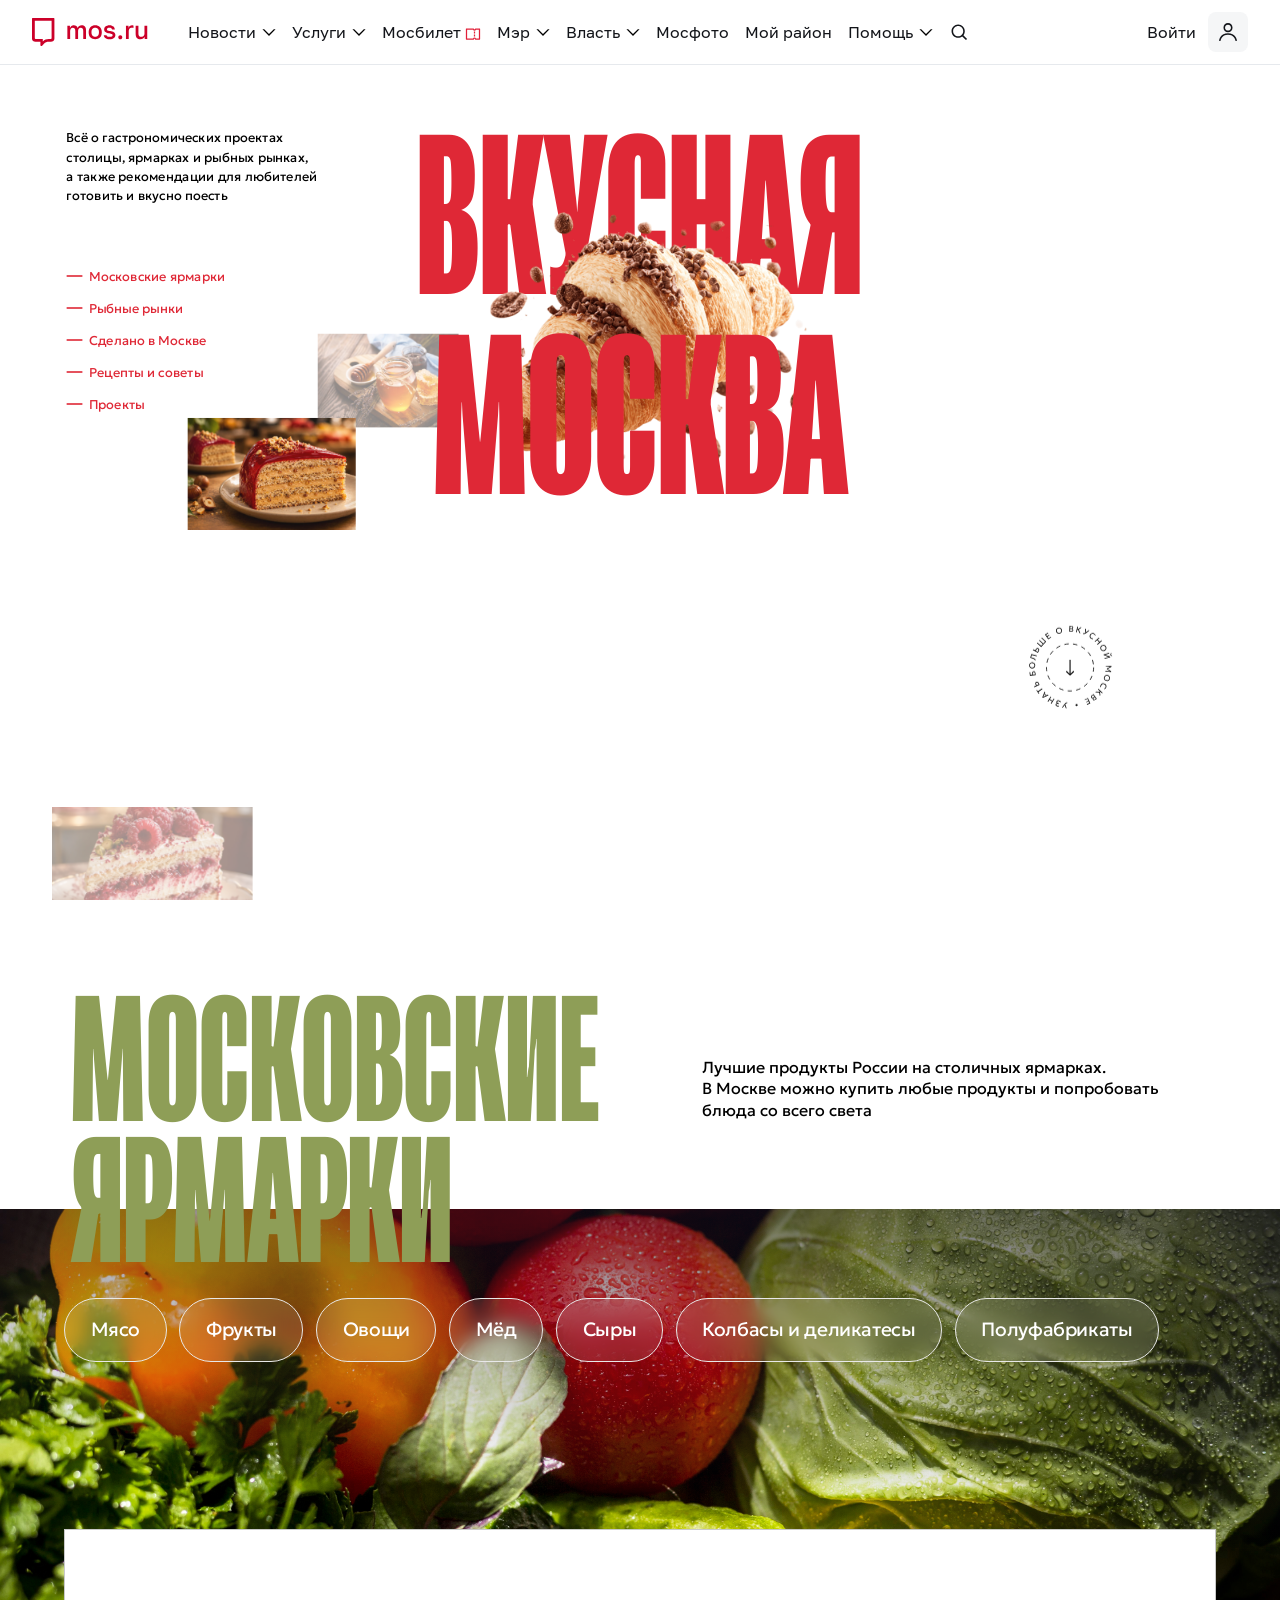
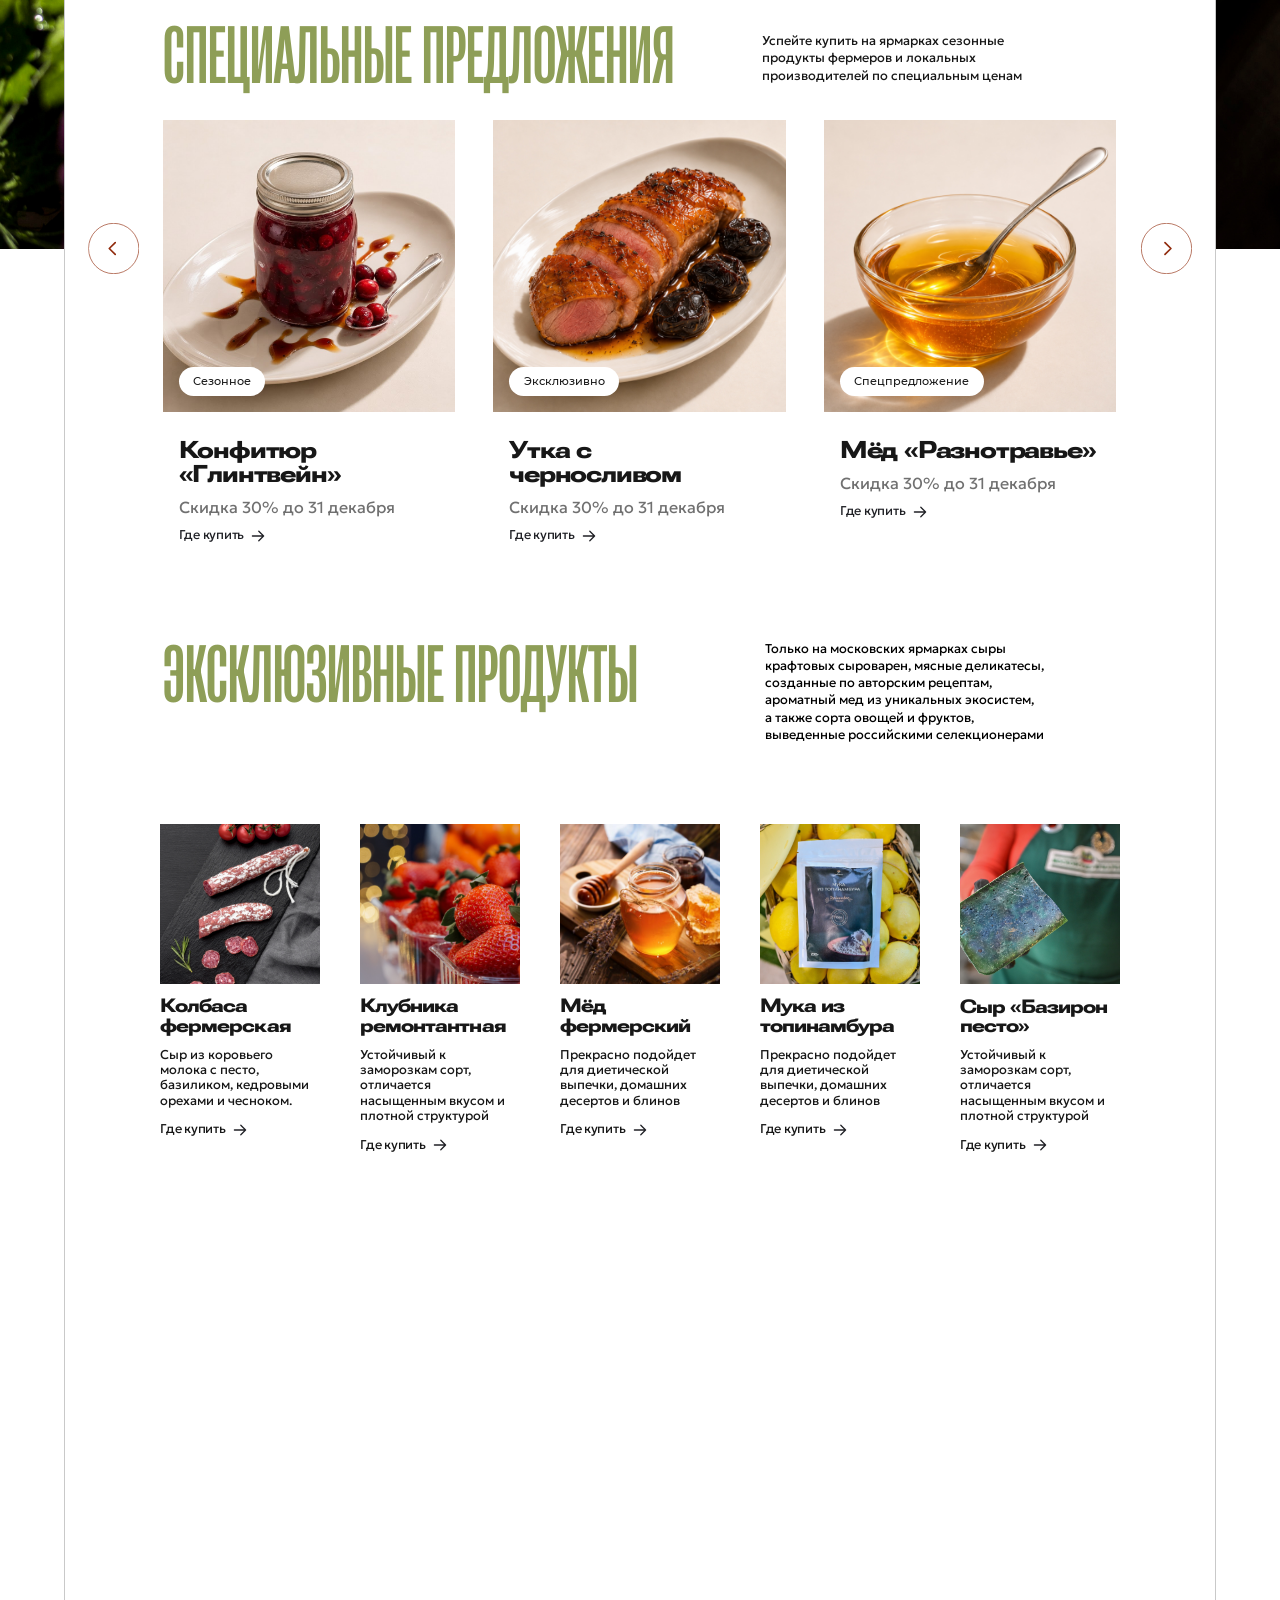
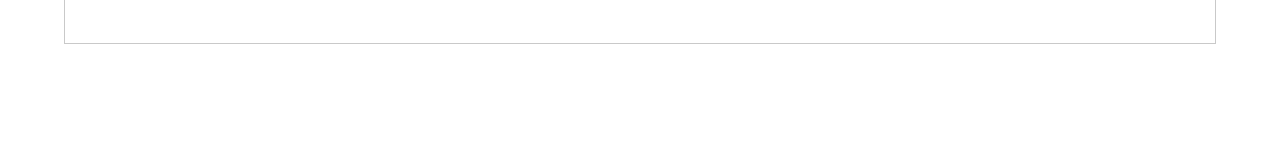
==== commit 783d19ad: "Add animated Moscow fairs sections to carousel 2" ====
--- a/mos-carousel-2/index.html
+++ b/mos-carousel-2/index.html
@@ -1,5 +1,5 @@
 <!doctype html>
-<html lang="ru"><head><meta charset="utf-8"><meta name="viewport" content="width=device-width,initial-scale=1"><title>Вкусная Москва — карусель 2</title><link rel="icon" href="data:,"><link rel="stylesheet" href="styles.css?v=11"><link rel="stylesheet" href="header.css?v=7"><link rel="preload" href="assets/fonts/roboto-flex.ttf" as="font" type="font/ttf" crossorigin><script type="module" src="carousel.js?v=8"></script></head>
+<html lang="ru"><head><meta charset="utf-8"><meta name="viewport" content="width=device-width,initial-scale=1"><title>Вкусная Москва — карусель 2</title><link rel="icon" href="data:,"><link rel="stylesheet" href="styles.css?v=14"><link rel="stylesheet" href="header.css?v=7"><link rel="preload" href="assets/fonts/roboto-flex.ttf" as="font" type="font/ttf" crossorigin><link rel="stylesheet" href="fairs.css?v=2"><script type="module" src="carousel.js?v=9"></script><script type="module" src="fairs.js?v=2"></script></head>
 <body><div id="mos-header" class="mos-widget-header mos_layouts_wrapper"><div class="Header_header__1FD6w Header_headerRendered__24O7k" tabindex="-1"><div class="Header_inside__1MzA3 ru"><header class="Caption_caption__3R-Mi" aria-label="Портал mos.ru"><div class="Caption_name__1pfTC"><a aria-disabled="true" tabindex="-1" aria-label="mos.ru — Официальный сайт Мэра Москвы" id="mos-header-title" class="link_link__29xFl link_focusable__lMy2y Caption_nameLink__2XS9J" style="height:100%"><span class="Caption_logo__IS1vg"><img src="assets/mos-header/logo.svg" aria-hidden="true" alt="" class="Caption_iconLogo__P_cnI"></span></a></div><div class="Caption_menu__2k-Z3"><div class="Menu_menuWrapper__341hI"><nav aria-label="Разделы портала" class="Menu_menu__13xOb"><div class="Menu_item__5wCCF"><div class="dropdown_dropdown__1Oynj dropdown_dropdownTriggerWithArrow__3jYM_"><a aria-disabled="true" tabindex="-1" role="link" class="Menu_link__1f7RY common_unstyledButton__10cKX common_large__34EIE common_large__34EIE link_primary__fU-Jd link_link__29xFl link_focusable__lMy2y">Новости</a><button aria-disabled="true" tabindex="-1" type="button" class="dropdown_dropdownTrigger__SxgNI link_focusable__lMy2y dropdown_dropdownTriggerWithArrowAlways__5y4mP" aria-label="Меню раздела Новости"><svg width="16" height="16" viewBox="0 0 16 16" fill="#0E0E0F" class="dropdown_dropdownTriggerArrow__17cwd dropdown_dropdownTriggerArrowVisible__3bAlf"><path d="M1.43774 5.3335L8.00008 11.8958L14.5624 5.3335L12.7711 5.3335L8.00008 10.1045L3.22908 5.3335L1.43774 5.3335Z" fill="#13151A"/></svg></button></div></div><div class="Menu_item__5wCCF"><div class="dropdown_dropdown__1Oynj dropdown_dropdownTriggerWithArrow__3jYM_"><a aria-disabled="true" tabindex="-1" role="link" class="Menu_link__1f7RY common_unstyledButton__10cKX common_large__34EIE common_large__34EIE link_primary__fU-Jd link_link__29xFl link_focusable__lMy2y">Услуги</a><button aria-disabled="true" tabindex="-1" type="button" class="dropdown_dropdownTrigger__SxgNI link_focusable__lMy2y dropdown_dropdownTriggerWithArrowAlways__5y4mP" aria-label="Меню раздела Услуги"><svg width="16" height="16" viewBox="0 0 16 16" fill="#0E0E0F" class="dropdown_dropdownTriggerArrow__17cwd dropdown_dropdownTriggerArrowVisible__3bAlf"><path d="M1.43774 5.3335L8.00008 11.8958L14.5624 5.3335L12.7711 5.3335L8.00008 10.1045L3.22908 5.3335L1.43774 5.3335Z" fill="#13151A"/></svg></button></div></div><div class="Menu_item__5wCCF"><a aria-disabled="true" tabindex="-1" role="link" class="Menu_link__1f7RY common_unstyledButton__10cKX common_large__34EIE common_large__34EIE link_primary__fU-Jd link_link__29xFl link_focusable__lMy2y">Мосбилет</a><div class="Menu_ticketIcon__lzpXe" aria-hidden="true" role="presentation"><img src="assets/mos-header/ticket.svg" alt=""></div></div><div class="Menu_item__5wCCF"><div class="dropdown_dropdown__1Oynj dropdown_dropdownTriggerWithArrow__3jYM_"><a aria-disabled="true" tabindex="-1" role="link" class="Menu_link__1f7RY common_unstyledButton__10cKX common_large__34EIE common_large__34EIE link_primary__fU-Jd link_link__29xFl link_focusable__lMy2y">Мэр</a><button aria-disabled="true" tabindex="-1" type="button" class="dropdown_dropdownTrigger__SxgNI link_focusable__lMy2y dropdown_dropdownTriggerWithArrowAlways__5y4mP" aria-label="Меню раздела Мэр"><svg width="16" height="16" viewBox="0 0 16 16" fill="#0E0E0F" class="dropdown_dropdownTriggerArrow__17cwd dropdown_dropdownTriggerArrowVisible__3bAlf"><path d="M1.43774 5.3335L8.00008 11.8958L14.5624 5.3335L12.7711 5.3335L8.00008 10.1045L3.22908 5.3335L1.43774 5.3335Z" fill="#13151A"/></svg></button></div></div><div class="Menu_item__5wCCF"><div class="dropdown_dropdown__1Oynj dropdown_dropdownTriggerWithArrow__3jYM_"><a aria-disabled="true" tabindex="-1" role="link" class="Menu_link__1f7RY common_unstyledButton__10cKX common_large__34EIE common_large__34EIE link_primary__fU-Jd link_link__29xFl link_focusable__lMy2y">Власть</a><button aria-disabled="true" tabindex="-1" type="button" class="dropdown_dropdownTrigger__SxgNI link_focusable__lMy2y dropdown_dropdownTriggerWithArrowAlways__5y4mP" aria-label="Меню раздела Власть"><svg width="16" height="16" viewBox="0 0 16 16" fill="#0E0E0F" class="dropdown_dropdownTriggerArrow__17cwd dropdown_dropdownTriggerArrowVisible__3bAlf"><path d="M1.43774 5.3335L8.00008 11.8958L14.5624 5.3335L12.7711 5.3335L8.00008 10.1045L3.22908 5.3335L1.43774 5.3335Z" fill="#13151A"/></svg></button></div></div><div class="Menu_item__5wCCF"><a aria-disabled="true" tabindex="-1" role="link" class="Menu_link__1f7RY common_unstyledButton__10cKX common_large__34EIE common_large__34EIE link_primary__fU-Jd link_link__29xFl link_focusable__lMy2y">Мосфото</a></div><div class="Menu_item__5wCCF"><a aria-disabled="true" tabindex="-1" role="link" class="Menu_link__1f7RY common_unstyledButton__10cKX common_large__34EIE common_large__34EIE link_primary__fU-Jd link_link__29xFl link_focusable__lMy2y">Мой район</a></div><div class="Menu_item__5wCCF"><div class="dropdown_dropdown__1Oynj dropdown_dropdownTriggerWithArrow__3jYM_"><a aria-disabled="true" tabindex="-1" role="link" class="Menu_link__1f7RY common_unstyledButton__10cKX common_large__34EIE common_large__34EIE link_primary__fU-Jd link_link__29xFl link_focusable__lMy2y">Помощь</a><button aria-disabled="true" tabindex="-1" type="button" class="dropdown_dropdownTrigger__SxgNI link_focusable__lMy2y dropdown_dropdownTriggerWithArrowAlways__5y4mP" aria-label="Меню раздела Помощь"><svg width="16" height="16" viewBox="0 0 16 16" fill="#0E0E0F" class="dropdown_dropdownTriggerArrow__17cwd dropdown_dropdownTriggerArrowVisible__3bAlf"><path d="M1.43774 5.3335L8.00008 11.8958L14.5624 5.3335L12.7711 5.3335L8.00008 10.1045L3.22908 5.3335L1.43774 5.3335Z" fill="#13151A"/></svg></button></div></div></nav><div class="Menu_lastSlot__1nixy Menu_slot__-tcaB common_item__16qjr"><div class="Search_searchWrapper__2cm_Z"><div class="Search_search__2uVwW"><button type="button" aria-disabled="true" tabindex="-1" class="Search_button__17yql link_focusable__lMy2y" aria-label="Поиск по сайту"><svg width="20" height="20" viewBox="0 0 20 20" fill="none" class="Search_icon__Sj_Ky" role="presentation"><path fill-rule="evenodd" clip-rule="evenodd" d="M9.1665 2.5415C5.50762 2.5415 2.5415 5.50762 2.5415 9.1665C2.5415 12.8254 5.50762 15.7915 9.1665 15.7915C10.6956 15.7915 12.1037 15.2735 13.2248 14.4034L16.9106 18.0891L18.0891 16.9106L14.4034 13.2248C15.2735 12.1037 15.7915 10.6956 15.7915 9.1665C15.7915 5.50762 12.8254 2.5415 9.1665 2.5415ZM4.12484 9.1665C4.12484 6.38207 6.38207 4.12484 9.1665 4.12484C11.9509 4.12484 14.2082 6.38207 14.2082 9.1665C14.2082 11.9509 11.9509 14.2082 9.1665 14.2082C6.38207 14.2082 4.12484 11.9509 4.12484 9.1665Z" fill="#13151A"/></svg></button></div></div></div></div></div><div class="Caption_icons__1krw6"><div class="Caption_navIcon__1FbCm Caption_icon__2XT7z"><button aria-disabled="true" tabindex="-1" type="button" class="Icon_icon__voGwJ common_unstyledButton__10cKX" aria-label="Навигация по сайту"><svg width="16" height="12" class="Icon_iconImg__1Ll2u" role="img" aria-label="Навигация по сайту"><g transform="translate(-124 -292)" fill="none" fill-rule="evenodd"><path d="M139.25 302a.75.75 0 110 1.5h-14.5a.75.75 0 110-1.5h14.5zm0-5a.75.75 0 110 1.5h-14.5a.75.75 0 010-1.5h14.5zm0-5a.75.75 0 110 1.5h-14.5a.75.75 0 010-1.5h14.5z" fill="currentColor"/></g></svg></button></div><div class="Caption_searchIcon__3LSSY Caption_icon__2XT7z"><button aria-disabled="true" tabindex="-1" type="button" class="Icon_icon__voGwJ common_unstyledButton__10cKX" aria-label="Поиск по сайту"><svg width="16" height="17" fill="none" class="Icon_iconImg__1Ll2u" role="img" aria-label="Поиск по сайту"><path fill-rule="evenodd" clip-rule="evenodd" d="M14.508 7.462a7.045 7.045 0 1 0-3.307 5.972l3.04 3.04a.75.75 0 0 0 1.06 0l.089-.09a.75.75 0 0 0 0-1.06l-2.913-2.913a7.022 7.022 0 0 0 2.03-4.95Zm-7.046-5.42a5.42 5.42 0 1 0 0 10.84 5.42 5.42 0 0 0 0-10.84Z" fill="currentColor"/></svg></button></div><div class="Caption_userMobile__apo0A Caption_icon__2XT7z"><div class="User_mobile__3-mrU"><button aria-disabled="true" tabindex="-1" type="button" class="UserIcon_icon__3o-8a common_unstyledButton__10cKX" aria-label="Вход/Регистрация"><svg width="20" height="20" viewBox="0 0 20 20" fill="none" role="presentation"><path fill-rule="evenodd" clip-rule="evenodd" d="M9.99988 1.09375C7.49734 1.09375 5.46863 3.12246 5.46863 5.625C5.46863 8.12754 7.49734 10.1562 9.99988 10.1562C12.5024 10.1562 14.5311 8.12754 14.5311 5.625C14.5311 3.12246 12.5024 1.09375 9.99988 1.09375ZM7.03113 5.625C7.03113 3.9854 8.36028 2.65625 9.99988 2.65625C11.6395 2.65625 12.9686 3.9854 12.9686 5.625C12.9686 7.2646 11.6395 8.59375 9.99988 8.59375C8.36028 8.59375 7.03113 7.2646 7.03113 5.625Z" fill="#13151A"/><path d="M2.74007 14.6018C2.09905 15.4352 1.695 16.2654 1.4506 16.887C1.2081 17.5038 1.08363 18.0948 0.952637 18.7334L2.48327 19.0473C2.48747 19.0268 2.49165 19.0064 2.49583 18.9861C2.60464 18.4549 2.70424 17.9687 2.90475 17.4587C3.10957 16.9378 3.4477 16.2446 3.97855 15.5545C5.02254 14.1973 6.83601 12.8125 9.99994 12.8125C13.1639 12.8125 14.9773 14.1973 16.0213 15.5545C16.5522 16.2446 16.8903 16.9378 17.0951 17.4587C17.2959 17.9693 17.3934 18.4457 17.5019 18.9756C17.5068 18.9994 17.5117 19.0233 17.5166 19.0473L19.0472 18.7334C18.9163 18.0949 18.7916 17.5033 18.5493 16.887C18.3049 16.2654 17.9008 15.4352 17.2598 14.6018C15.96 12.9121 13.711 11.25 9.99994 11.25C6.28886 11.25 4.03984 12.9121 2.74007 14.6018Z" fill="#13151A"/></svg></button></div></div><div class="Caption_userDesktop__2wfJM"><a aria-disabled="true" tabindex="-1" class="Caption_item__3tAks link_white__1QFFV link_link__29xFl link_focusable__lMy2y Caption_itemUser__373OT User_loginLink__1L0QF common_unstyledButton__10cKX User_loginButton__2k0Cj" aria-label="Вход/Регистрация"><span class="User_loginLinkText__3rVLq" aria-hidden="true">Войти</span><span class="User_icon__2FnO5 link_white__1QFFV link_link__29xFl link_focusable__lMy2y Caption_icon__2XT7z"><svg width="20" height="20" viewBox="0 0 20 20" fill="none" role="presentation"><path fill-rule="evenodd" clip-rule="evenodd" d="M9.99988 1.09375C7.49734 1.09375 5.46863 3.12246 5.46863 5.625C5.46863 8.12754 7.49734 10.1562 9.99988 10.1562C12.5024 10.1562 14.5311 8.12754 14.5311 5.625C14.5311 3.12246 12.5024 1.09375 9.99988 1.09375ZM7.03113 5.625C7.03113 3.9854 8.36028 2.65625 9.99988 2.65625C11.6395 2.65625 12.9686 3.9854 12.9686 5.625C12.9686 7.2646 11.6395 8.59375 9.99988 8.59375C8.36028 8.59375 7.03113 7.2646 7.03113 5.625Z" fill="#13151A"/><path d="M2.74007 14.6018C2.09905 15.4352 1.695 16.2654 1.4506 16.887C1.2081 17.5038 1.08363 18.0948 0.952637 18.7334L2.48327 19.0473C2.48747 19.0268 2.49165 19.0064 2.49583 18.9861C2.60464 18.4549 2.70424 17.9687 2.90475 17.4587C3.10957 16.9378 3.4477 16.2446 3.97855 15.5545C5.02254 14.1973 6.83601 12.8125 9.99994 12.8125C13.1639 12.8125 14.9773 14.1973 16.0213 15.5545C16.5522 16.2446 16.8903 16.9378 17.0951 17.4587C17.2959 17.9693 17.3934 18.4457 17.5019 18.9756C17.5068 18.9994 17.5117 19.0233 17.5166 19.0473L19.0472 18.7334C18.9163 18.0949 18.7916 17.5033 18.5493 16.887C18.3049 16.2654 17.9008 15.4352 17.2598 14.6018C15.96 12.9121 13.711 11.25 9.99994 11.25C6.28886 11.25 4.03984 12.9121 2.74007 14.6018Z" fill="#13151A"/></svg></span></a></div></div></header></div></div></div>
 <div class="artboard">
 <main class="hero" aria-labelledby="title" tabindex="0" aria-label="Вкусная Москва. Перетаскивай карточки мышью или используй стрелки клавиатуры.">
@@ -10,7 +10,7 @@
   <img class="hero-food-fish" src="assets/image-food-3.png?v=2" width="600" height="420" alt="" draggable="false">
   <img class="hero-food-made-in-moscow" src="assets/image-food-4.png?v=66bab797d0ae" width="600" height="420" alt="" draggable="false">
   <img class="hero-food-recipes" src="assets/image-food-5.png?v=ad65a6612260" width="600" height="420" alt="" draggable="false">
-  <img class="hero-food-projects" src="assets/image-food-6.png?v=54eeadd53fb5" width="600" height="420" alt="" draggable="false">
+  <img class="hero-food-projects" src="assets/tea.png?v=4dad14e34ef6" width="966" height="743" alt="" draggable="false">
 </div>
 <div class="cards" aria-hidden="true">
 <div class="card-product"><img src="assets/food/1.jpg" alt="Сырники" draggable="false"></div>
@@ -50,5 +50,102 @@
 </button>
 <p class="error" hidden role="status"></p>
 </main></div>
+<section class="fairs-story" aria-labelledby="fairs-title">
+  <div class="fairs-backdrop" aria-hidden="true">
+    <img src="assets/card-08.png" alt="" loading="lazy" decoding="async">
+  </div>
+  <div class="fairs-grid">
+<section class="market-intro" id="mos-fairs" aria-labelledby="fairs-title">
+<h2 id="fairs-title" data-fairs-reveal>Московские<br>ярмарки</h2>
+<p class="market-intro-description" data-fairs-reveal>Лучшие продукты России на столичных ярмарках. В Москве можно купить любые продукты и попробовать блюда со всего света</p>
+<div class="market-categories" data-fairs-reveal aria-label="Категории продуктов"><span class="market-category">Мясо</span><span class="market-category">Фрукты</span><span class="market-category">Овощи</span><span class="market-category">Мёд</span><span class="market-category">Сыры</span><span class="market-category">Колбасы и деликатесы</span><span class="market-category">Полуфабрикаты</span></div></section>
+    <div class="market-content">
+<section class="offers-section" aria-labelledby="offers-title">
+<div data-fairs-reveal class="market-section-heading">
+<h2 id="offers-title">Специальные предложения</h2><p class="market-section-description">Успейте купить на ярмарках сезонные продукты фермеров и локальных производителей по специальным ценам</p>
+</div>
+<div class="offers-row">
+<article data-fairs-reveal class="card-offer">
+<div class="offer-image"><img src="assets/offers/jam.jpg" alt="Конфитюр «Глинтвейн»" width="366" height="366" loading="lazy"><span class="offer-tag">Сезонное</span>
+</div>
+<div class="offer-copy">
+<h3>Конфитюр «Глинтвейн»</h3><p class="offer-discount"><strong>Скидка 30%</strong> до 31 декабря</p><span class="market-action">Где купить<img src="assets/offers/action-arrow.svg" width="20" height="20" alt=""></span>
+</div>
+</article>
+<article data-fairs-reveal class="card-offer">
+<div class="offer-image"><img src="assets/offers/duck.jpg" alt="Утка с черносливом" width="366" height="366" loading="lazy"><span class="offer-tag">Эксклюзивно</span>
+</div>
+<div class="offer-copy">
+<h3>Утка с черносливом</h3><p class="offer-discount"><strong>Скидка 30%</strong> до 31 декабря</p><span class="market-action">Где купить<img src="assets/offers/action-arrow.svg" width="20" height="20" alt=""></span>
+</div>
+</article>
+<article data-fairs-reveal class="card-offer">
+<div class="offer-image"><img src="assets/offers/honey.jpg" alt="Мёд «Разнотравье»" width="366" height="366" loading="lazy"><span class="offer-tag">Спецпредложение</span>
+</div>
+<div class="offer-copy">
+<h3>Мёд «Разнотравье»</h3><p class="offer-discount"><strong>Скидка 30%</strong> до 31 декабря</p><span class="market-action">Где купить<img src="assets/offers/action-arrow.svg" width="20" height="20" alt=""></span>
+</div>
+</article>
+</div>
+<button type="button" class="offers-arrow offers-arrow--previous" aria-label="Предыдущее предложение" aria-disabled="true" tabindex="-1"><img src="assets/offers/previous.svg" width="64" height="64" alt="">
+</button>
+<button type="button" class="offers-arrow offers-arrow--next" aria-label="Следующее предложение" aria-disabled="true" tabindex="-1"><img src="assets/offers/next.svg" width="64" height="64" alt="">
+</button>
+</section>
+<section class="products-section" aria-labelledby="products-title">
+<div data-fairs-reveal class="market-section-heading">
+<h2 id="products-title">Эксклюзивные продукты</h2><p class="market-section-description">Только на московских ярмарках сыры крафтовых сыроварен, мясные деликатесы, созданные по авторским рецептам, ароматный мед из уникальных экосистем, а также сорта овощей и фруктов, выведенные российскими селекционерами</p>
+</div>
+<div class="products-row">
+<article data-fairs-reveal class="card-exclusive">
+<div class="exclusive-image-frame"><img class="exclusive-image" src="assets/products/sausage.jpg" alt="Колбаса фермерская" width="200" height="200" loading="lazy">
+</div>
+<h3>Колбаса фермерская</h3><p>Сыр из коровьего молока с песто, базиликом, кедровыми орехами и чесноком.</p><span class="market-action">Где купить<img src="assets/offers/action-arrow.svg" width="20" height="20" alt=""></span>
+</article>
+<article data-fairs-reveal class="card-exclusive">
+<div class="exclusive-image-frame"><img class="exclusive-image" src="assets/products/strawberries.jpg" alt="Клубника ремонтантная" width="200" height="200" loading="lazy">
+</div>
+<h3>Клубника ремонтантная</h3><p>Устойчивый к заморозкам сорт, отличается насыщенным вкусом и плотной структурой</p><span class="market-action">Где купить<img src="assets/offers/action-arrow.svg" width="20" height="20" alt=""></span>
+</article>
+<article data-fairs-reveal class="card-exclusive">
+<div class="exclusive-image-frame"><img class="exclusive-image" src="assets/products/honey.jpg" alt="Мёд фермерский" width="200" height="200" loading="lazy">
+</div>
+<h3>Мёд фермерский</h3><p>Прекрасно подойдет для диетической выпечки, домашних десертов и блинов</p><span class="market-action">Где купить<img src="assets/offers/action-arrow.svg" width="20" height="20" alt=""></span>
+</article>
+<article data-fairs-reveal class="card-exclusive">
+<div class="exclusive-image-frame"><img class="exclusive-image" src="assets/products/flour.jpg" alt="Мука из топинамбура" width="200" height="200" loading="lazy">
+</div>
+<h3>Мука из топинамбура</h3><p>Прекрасно подойдет для диетической выпечки, домашних десертов и блинов</p><span class="market-action">Где купить<img src="assets/offers/action-arrow.svg" width="20" height="20" alt=""></span>
+</article>
+<article data-fairs-reveal class="card-exclusive">
+<div class="exclusive-image-frame"><img class="exclusive-image" src="assets/products/pesto.jpg" alt="Сыр «Базирон песто»" width="200" height="200" loading="lazy">
+</div>
+<h3>Сыр «Базирон песто»</h3><p>Устойчивый к заморозкам сорт, отличается насыщенным вкусом и плотной структурой</p><span class="market-action">Где купить<img src="assets/offers/action-arrow.svg" width="20" height="20" alt=""></span>
+</article>
+</div>
+</section>
+<section class="market-news-section" aria-labelledby="news-title">
+<div data-fairs-reveal class="market-section-heading">
+<h2 id="news-title">Новости ярмарок</h2>
+</div>
+<div class="market-news-row">
+<article data-fairs-reveal class="card-market-news">
+<time datetime="2026-11-12">12.11.2026</time>
+<h3>Ассортимент московских ярмарок пополнили продукты из Башкирии и Мордовии</h3><span class="market-action">Читать<img src="assets/offers/news-arrow.svg" width="20" height="20" alt=""></span>
+</article>
+<article data-fairs-reveal class="card-market-news">
+<time datetime="2026-11-12">12.11.2026</time>
+<h3>Холодец по традиционной рецептуре можно приобрести на московских ярмарках</h3><span class="market-action">Читать<img src="assets/offers/news-arrow.svg" width="20" height="20" alt=""></span>
+</article>
+<article data-fairs-reveal class="card-market-news">
+<time datetime="2026-11-12">12.11.2026</time>
+<h3>На московских ярмарках можно купить необычные ферментированные продукты</h3><span class="market-action">Читать<img src="assets/offers/news-arrow.svg" width="20" height="20" alt=""></span>
+</article>
+</div>
+</section>
+    </div>
+  </div>
+</section>
+
 <noscript><style>.title-line,.hero-food,.anchor-nav,.intro,.scroll-cue{opacity:1!important}</style></noscript>
 </body></html>
--- a/mos-carousel-2/styles.css
+++ b/mos-carousel-2/styles.css
@@ -29,6 +29,22 @@
   transform: translateY(30px) scale(.86);
   transition: opacity 650ms ease-in-out, transform 650ms cubic-bezier(.4, 0, .2, 1);
 }
+/* The individual translate property lets the drift run alongside the swap transform. */
+.is-ready .hero-food img {
+  animation: hero-food-float 6s ease-in-out -1500ms infinite;
+}
+.is-paused .hero-food img {
+  animation-play-state: paused;
+}
+@keyframes hero-food-float {
+  0%, 100% { translate: 0 -10px; }
+  50% { translate: 0 10px; }
+}
+.hero-food .hero-food-projects {
+  inset: 30px auto auto 102px;
+  width: 483px;
+  height: auto;
+}
 .hero-food .hero-food-default {
   opacity: 1;
   transform: none;
@@ -48,9 +64,11 @@
   transform: none;
 }
 .is-reduced .hero-food img {
+  animation: none;
   transition: none;
 }
 @media (prefers-reduced-motion: reduce) {
+  .is-ready .hero-food img { animation: none; }
   .hero-food img { transition: none; }
 }
 .cards{display:contents}
--- a/mos-carousel-2/fairs.css
+++ b/mos-carousel-2/fairs.css
@@ -0,0 +1,175 @@
+@font-face{font-family:"Montserrat";src:url("assets/fonts/Montserrat-Medium.ttf") format("truetype");font-weight:500;font-display:swap}
+.market-content h2,.market-content h3,.market-content p{margin:0}
+.market-section-heading{display:grid;grid-template-columns:700px 364px;gap:48px;align-items:start;margin-left:4px}
+.market-section-heading h2{font:500 100px/.8 "Roboto Flex",sans-serif;text-transform:uppercase;color:#8e9e57;white-space:nowrap;font-stretch:35%;font-variation-settings:"opsz" 144,"wdth" 35,"GRAD" 0,"XOPQ" 96,"XTRA" 468,"YOPQ" 79,"YTAS" 750,"YTDE" -203,"YTFI" 738,"YTLC" 514,"YTUC" 712}
+.market-section-description{padding-top:11px;font:300 16px/1.35 "Geologica",sans-serif}
+.offers-section{position:relative;min-height:773px}
+.offers-row{display:grid;grid-template-columns:repeat(3,minmax(0,1fr));gap:48px;width:1192px;margin:40px 0 0 3px}
+.offer-image{position:relative;aspect-ratio:1;overflow:hidden}
+.offer-image>img{display:block;width:100%;height:100%;object-fit:cover}
+.card-offer,.card-exclusive{cursor:pointer}
+.offer-image>img,.exclusive-image{transition:transform 350ms ease}
+.card-offer:hover .offer-image>img,.card-exclusive:hover .exclusive-image{transform:scale(1.1)}
+.offer-tag{position:absolute;left:20px;bottom:20.33px;height:36px;padding:6px 18px 7px;display:flex;align-items:center;justify-content:center;background:#fff;border-radius:20px;font:500 14px/1.35 "Montserrat",sans-serif;white-space:nowrap}
+.offer-copy{display:flex;flex-direction:column;align-items:flex-start;gap:12px;margin-top:32px;padding:0 20px}
+.offer-copy h3{font:750 30px/1 "Roboto Flex",sans-serif;letter-spacing:-1.5px;font-stretch:140%;font-variation-settings:"opsz" 144,"wdth" 140}
+.offer-discount{font:400 20px/1.4 "Geologica",sans-serif;color:rgba(17,17,17,.6)}
+.offer-discount strong{font-weight:700}
+.market-action{display:inline-flex;align-items:center;gap:8px;color:#202126;font:500 16px/1 "Geologica",sans-serif;letter-spacing:-.32px;white-space:nowrap}
+.market-action img{display:block;flex:0 0 auto}
+.offers-arrow{position:absolute;top:248px;width:64px;height:64px;border:0;padding:0;background:none;cursor:default}
+.offers-arrow img{display:block}
+.offers-arrow--previous{left:-90px}
+.offers-arrow--previous img{transform:scaleX(-1)}
+.offers-arrow--next{right:-90px}
+.products-section{min-height:709px}
+.products-section .market-section-heading{grid-template-columns:704px 364px}
+.products-section .market-section-description{padding-top:0;transform:translateY(-3px);color:#000}
+.products-row{display:grid;grid-template-columns:repeat(5,minmax(0,1fr));gap:50px;margin-top:97px}
+.card-exclusive{display:flex;flex-direction:column;gap:16px;align-items:flex-start;min-width:0}
+.exclusive-image{display:block;width:100%;height:auto;aspect-ratio:1;object-fit:cover}
+.exclusive-image-frame{width:100%;aspect-ratio:1;overflow:hidden;flex-shrink:0}
+.card-exclusive h3{font:750 24px/1 "Roboto Flex",sans-serif;letter-spacing:-1.2px;font-stretch:140%;font-variation-settings:"opsz" 144,"wdth" 140}
+.card-exclusive p{font:400 16px/1.2 "Geologica",sans-serif}
+.market-news-row{display:grid;grid-template-columns:repeat(3,minmax(0,1fr));gap:48px;align-items:start;margin-top:48px}
+.card-market-news{display:flex;flex-direction:column;gap:24px;align-items:flex-start;padding:48px 40px;background:#f7f7f7}
+.card-market-news time{font:400 16px/1.35 "Geologica",sans-serif}
+.card-market-news h3{font:400 20px/1.35 "Geologica",sans-serif}
+
+:root {
+  --fairs-accent: #8e9e57;
+}
+
+.fairs-story {
+  position: relative;
+  isolation: isolate;
+  margin-top: calc(var(--board-height, 840px) * var(--scale, 1));
+}
+
+.fairs-backdrop {
+  position: absolute;
+  inset-inline: 0;
+  top: calc(386px * var(--scale, 1));
+  height: calc(800px * var(--scale, 1));
+  overflow: hidden;
+  z-index: -1;
+  background: #4d561a;
+}
+
+.fairs-backdrop img {
+  position: absolute;
+  inset: -22% 0;
+  width: 100%;
+  height: 144%;
+  object-fit: cover;
+  transform: translateY(var(--fairs-parallax, 0px));
+}
+
+.fairs-backdrop::after {
+  content: "";
+  position: absolute;
+  inset: 0;
+  background: linear-gradient(5deg, transparent 53%, rgb(17 15 35 / 70%) 108%);
+  pointer-events: none;
+}
+
+.fairs-grid {
+  width: 1600px;
+  margin-inline: auto;
+  padding-bottom: 144px;
+  zoom: var(--scale, 1);
+}
+
+.market-intro {
+  position: relative;
+  height: 786px;
+}
+
+.market-intro h2 {
+  position: absolute;
+  left: 88px;
+  top: 114px;
+  margin: 0;
+  color: var(--fairs-accent);
+  text-transform: uppercase;
+  font: 600 220px/.8 "Roboto Flex", sans-serif;
+  font-stretch: 25%;
+  font-variation-settings: "wdth" 25, "GRAD" 0, "XOPQ" 96, "XTRA" 468, "YOPQ" 79, "YTAS" 750, "YTDE" -203, "YTFI" 738, "YTLC" 514, "YTUC" 712;
+}
+
+.market-intro-description {
+  position: absolute;
+  left: 878px;
+  top: 196px;
+  width: 578px;
+  margin: 0;
+  color: #000;
+  font: 300 20px/1.35 "Geologica", sans-serif;
+}
+
+.market-categories {
+  position: absolute;
+  left: 80px;
+  top: 498px;
+  display: flex;
+  gap: 16px;
+  color: #fff;
+}
+
+.market-category {
+  display: flex;
+  align-items: center;
+  height: 80px;
+  padding: 16px 32px;
+  border: 1px solid #e8e8e8;
+  border-radius: 100px;
+  background: rgb(255 255 255 / 10%);
+  backdrop-filter: blur(12px);
+  font: 400 24px/1.35 "Geologica", sans-serif;
+  letter-spacing: -.48px;
+  white-space: nowrap;
+}
+
+.market-content {
+  width: 1440px;
+  min-height: 2144px;
+  margin-inline: auto;
+  padding: 118px 119px 96px;
+  border: 1px solid #c9c9c9;
+  background: #fff;
+  color: #171717;
+  font: 400 16px/1.35 "Geologica", sans-serif;
+}
+
+:is(.card-exclusive, .card-market-news) .market-action {
+  color: inherit;
+}
+
+:is(.card-offer, .card-exclusive, .card-market-news) h3 {
+  transition: color 350ms ease;
+}
+
+:is(.card-offer, .card-exclusive, .card-market-news):hover h3 {
+  color: var(--fairs-accent);
+}
+
+[data-fairs-reveal].is-awaiting-reveal {
+  opacity: 0;
+  transform: translateY(36px);
+}
+
+[data-fairs-reveal].is-revealed {
+  transition: opacity 720ms ease, transform 720ms cubic-bezier(.22, 1, .36, 1);
+}
+
+@media (prefers-reduced-motion: reduce) {
+  [data-fairs-reveal].is-awaiting-reveal {
+    opacity: 1;
+    transform: none;
+  }
+
+  .offer-image > img, .exclusive-image,
+  :is(.card-offer, .card-exclusive, .card-market-news) h3 {
+    transition: none;
+  }
+}
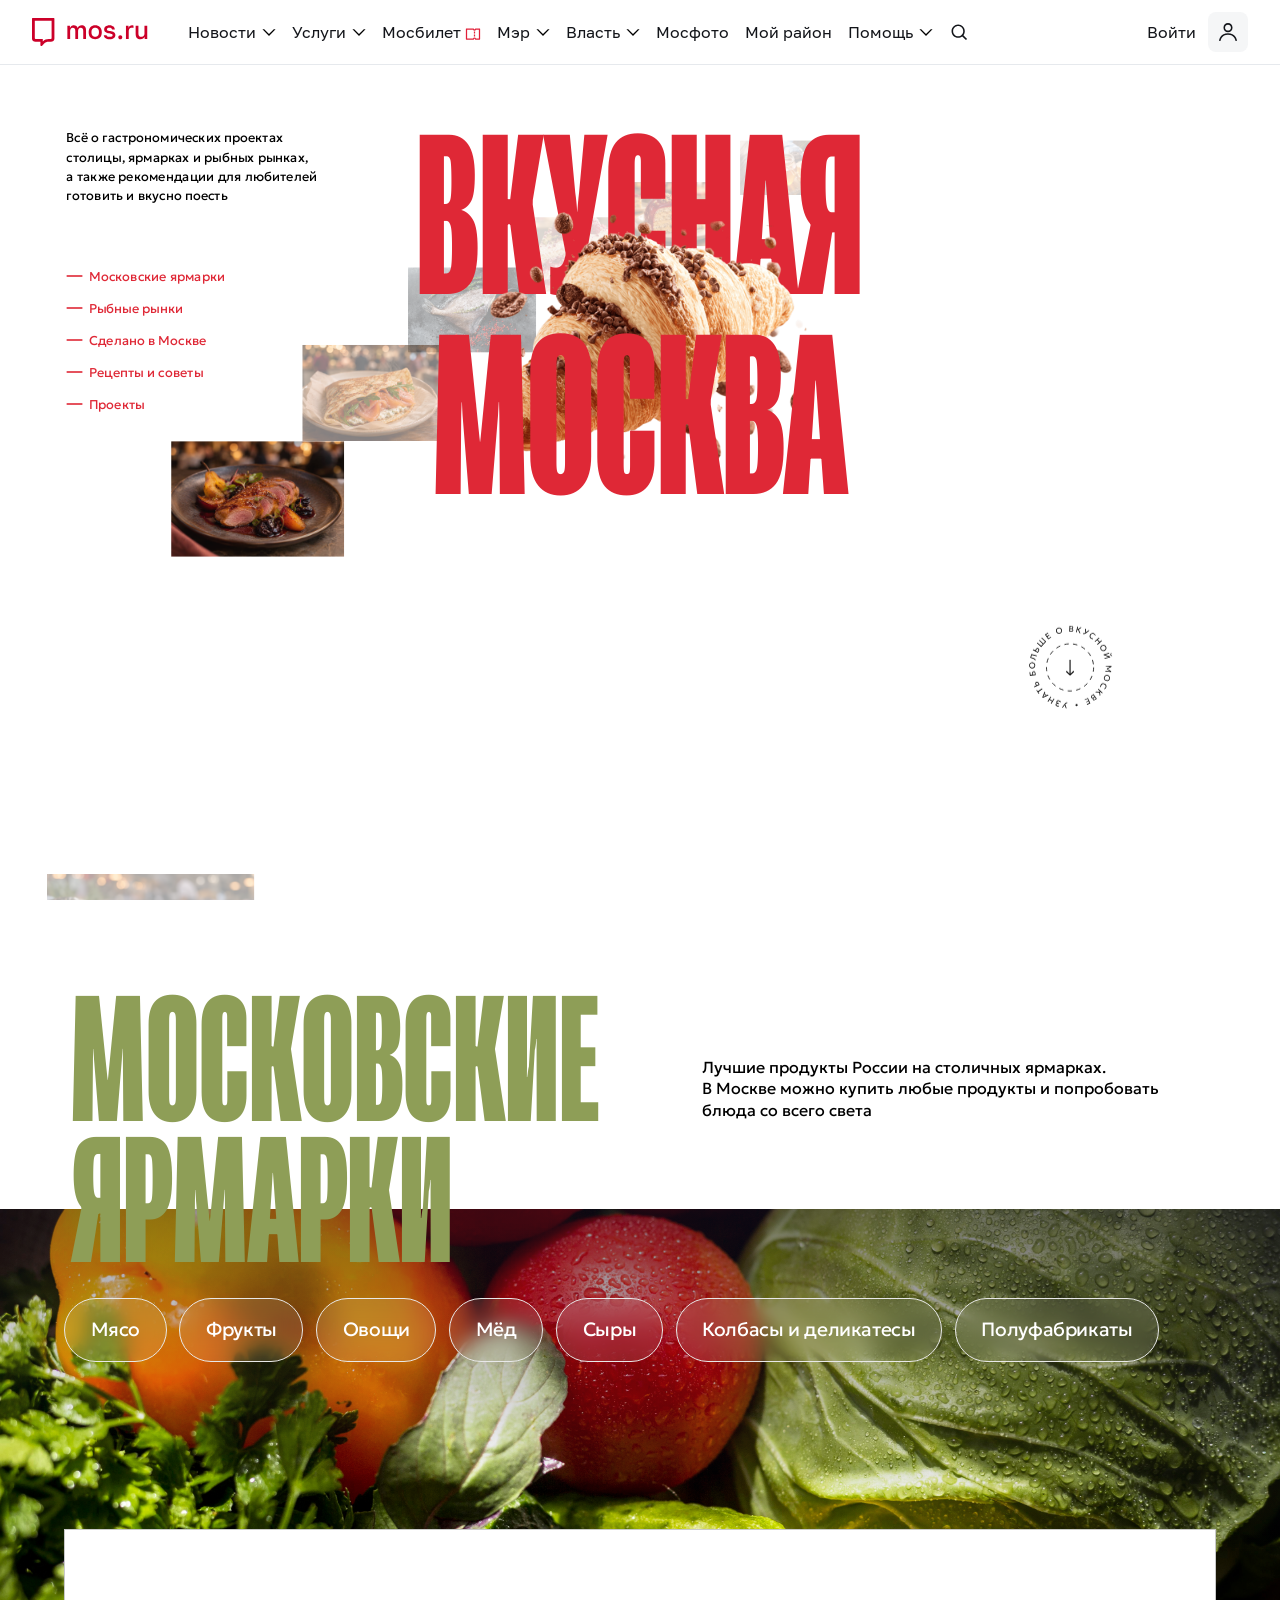
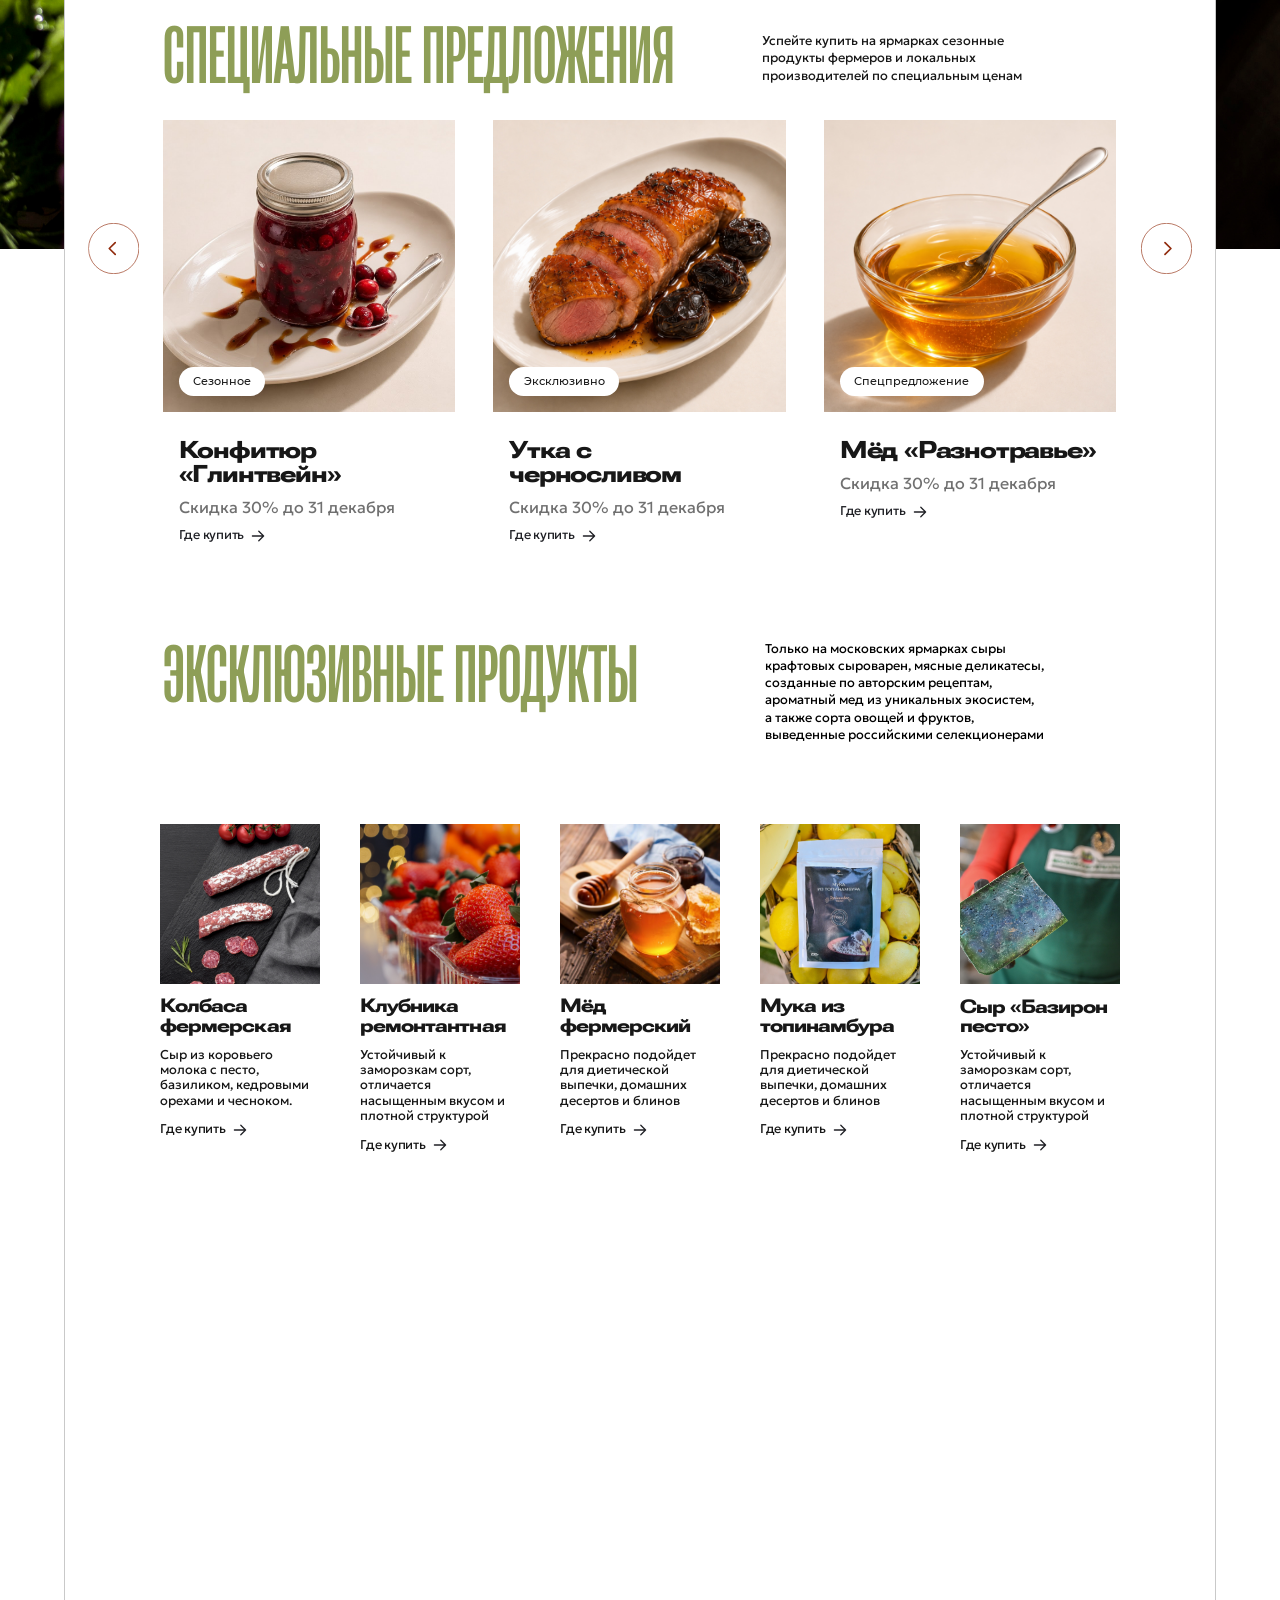
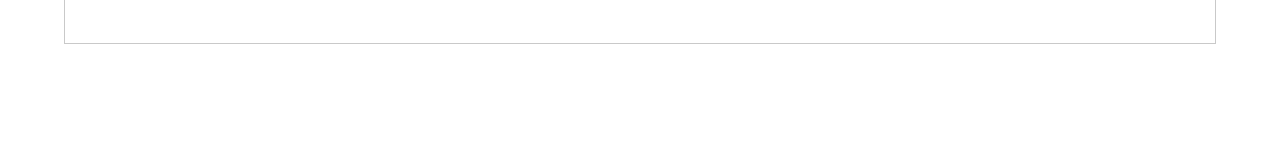
==== commit 64755ef4: "Update the Projects illustration in carousel 2" ====
--- a/mos-carousel-2/index.html
+++ b/mos-carousel-2/index.html
@@ -1,5 +1,5 @@
 <!doctype html>
-<html lang="ru"><head><meta charset="utf-8"><meta name="viewport" content="width=device-width,initial-scale=1"><title>Вкусная Москва — карусель 2</title><link rel="icon" href="data:,"><link rel="stylesheet" href="styles.css?v=14"><link rel="stylesheet" href="header.css?v=7"><link rel="preload" href="assets/fonts/roboto-flex.ttf" as="font" type="font/ttf" crossorigin><link rel="stylesheet" href="fairs.css?v=2"><script type="module" src="carousel.js?v=9"></script><script type="module" src="fairs.js?v=2"></script></head>
+<html lang="ru"><head><meta charset="utf-8"><meta name="viewport" content="width=device-width,initial-scale=1"><title>Вкусная Москва — карусель 2</title><link rel="icon" href="data:,"><link rel="stylesheet" href="styles.css?v=15"><link rel="stylesheet" href="header.css?v=7"><link rel="preload" href="assets/fonts/roboto-flex.ttf" as="font" type="font/ttf" crossorigin><link rel="stylesheet" href="fairs.css?v=2"><script type="module" src="carousel.js?v=9"></script><script type="module" src="fairs.js?v=2"></script></head>
 <body><div id="mos-header" class="mos-widget-header mos_layouts_wrapper"><div class="Header_header__1FD6w Header_headerRendered__24O7k" tabindex="-1"><div class="Header_inside__1MzA3 ru"><header class="Caption_caption__3R-Mi" aria-label="Портал mos.ru"><div class="Caption_name__1pfTC"><a aria-disabled="true" tabindex="-1" aria-label="mos.ru — Официальный сайт Мэра Москвы" id="mos-header-title" class="link_link__29xFl link_focusable__lMy2y Caption_nameLink__2XS9J" style="height:100%"><span class="Caption_logo__IS1vg"><img src="assets/mos-header/logo.svg" aria-hidden="true" alt="" class="Caption_iconLogo__P_cnI"></span></a></div><div class="Caption_menu__2k-Z3"><div class="Menu_menuWrapper__341hI"><nav aria-label="Разделы портала" class="Menu_menu__13xOb"><div class="Menu_item__5wCCF"><div class="dropdown_dropdown__1Oynj dropdown_dropdownTriggerWithArrow__3jYM_"><a aria-disabled="true" tabindex="-1" role="link" class="Menu_link__1f7RY common_unstyledButton__10cKX common_large__34EIE common_large__34EIE link_primary__fU-Jd link_link__29xFl link_focusable__lMy2y">Новости</a><button aria-disabled="true" tabindex="-1" type="button" class="dropdown_dropdownTrigger__SxgNI link_focusable__lMy2y dropdown_dropdownTriggerWithArrowAlways__5y4mP" aria-label="Меню раздела Новости"><svg width="16" height="16" viewBox="0 0 16 16" fill="#0E0E0F" class="dropdown_dropdownTriggerArrow__17cwd dropdown_dropdownTriggerArrowVisible__3bAlf"><path d="M1.43774 5.3335L8.00008 11.8958L14.5624 5.3335L12.7711 5.3335L8.00008 10.1045L3.22908 5.3335L1.43774 5.3335Z" fill="#13151A"/></svg></button></div></div><div class="Menu_item__5wCCF"><div class="dropdown_dropdown__1Oynj dropdown_dropdownTriggerWithArrow__3jYM_"><a aria-disabled="true" tabindex="-1" role="link" class="Menu_link__1f7RY common_unstyledButton__10cKX common_large__34EIE common_large__34EIE link_primary__fU-Jd link_link__29xFl link_focusable__lMy2y">Услуги</a><button aria-disabled="true" tabindex="-1" type="button" class="dropdown_dropdownTrigger__SxgNI link_focusable__lMy2y dropdown_dropdownTriggerWithArrowAlways__5y4mP" aria-label="Меню раздела Услуги"><svg width="16" height="16" viewBox="0 0 16 16" fill="#0E0E0F" class="dropdown_dropdownTriggerArrow__17cwd dropdown_dropdownTriggerArrowVisible__3bAlf"><path d="M1.43774 5.3335L8.00008 11.8958L14.5624 5.3335L12.7711 5.3335L8.00008 10.1045L3.22908 5.3335L1.43774 5.3335Z" fill="#13151A"/></svg></button></div></div><div class="Menu_item__5wCCF"><a aria-disabled="true" tabindex="-1" role="link" class="Menu_link__1f7RY common_unstyledButton__10cKX common_large__34EIE common_large__34EIE link_primary__fU-Jd link_link__29xFl link_focusable__lMy2y">Мосбилет</a><div class="Menu_ticketIcon__lzpXe" aria-hidden="true" role="presentation"><img src="assets/mos-header/ticket.svg" alt=""></div></div><div class="Menu_item__5wCCF"><div class="dropdown_dropdown__1Oynj dropdown_dropdownTriggerWithArrow__3jYM_"><a aria-disabled="true" tabindex="-1" role="link" class="Menu_link__1f7RY common_unstyledButton__10cKX common_large__34EIE common_large__34EIE link_primary__fU-Jd link_link__29xFl link_focusable__lMy2y">Мэр</a><button aria-disabled="true" tabindex="-1" type="button" class="dropdown_dropdownTrigger__SxgNI link_focusable__lMy2y dropdown_dropdownTriggerWithArrowAlways__5y4mP" aria-label="Меню раздела Мэр"><svg width="16" height="16" viewBox="0 0 16 16" fill="#0E0E0F" class="dropdown_dropdownTriggerArrow__17cwd dropdown_dropdownTriggerArrowVisible__3bAlf"><path d="M1.43774 5.3335L8.00008 11.8958L14.5624 5.3335L12.7711 5.3335L8.00008 10.1045L3.22908 5.3335L1.43774 5.3335Z" fill="#13151A"/></svg></button></div></div><div class="Menu_item__5wCCF"><div class="dropdown_dropdown__1Oynj dropdown_dropdownTriggerWithArrow__3jYM_"><a aria-disabled="true" tabindex="-1" role="link" class="Menu_link__1f7RY common_unstyledButton__10cKX common_large__34EIE common_large__34EIE link_primary__fU-Jd link_link__29xFl link_focusable__lMy2y">Власть</a><button aria-disabled="true" tabindex="-1" type="button" class="dropdown_dropdownTrigger__SxgNI link_focusable__lMy2y dropdown_dropdownTriggerWithArrowAlways__5y4mP" aria-label="Меню раздела Власть"><svg width="16" height="16" viewBox="0 0 16 16" fill="#0E0E0F" class="dropdown_dropdownTriggerArrow__17cwd dropdown_dropdownTriggerArrowVisible__3bAlf"><path d="M1.43774 5.3335L8.00008 11.8958L14.5624 5.3335L12.7711 5.3335L8.00008 10.1045L3.22908 5.3335L1.43774 5.3335Z" fill="#13151A"/></svg></button></div></div><div class="Menu_item__5wCCF"><a aria-disabled="true" tabindex="-1" role="link" class="Menu_link__1f7RY common_unstyledButton__10cKX common_large__34EIE common_large__34EIE link_primary__fU-Jd link_link__29xFl link_focusable__lMy2y">Мосфото</a></div><div class="Menu_item__5wCCF"><a aria-disabled="true" tabindex="-1" role="link" class="Menu_link__1f7RY common_unstyledButton__10cKX common_large__34EIE common_large__34EIE link_primary__fU-Jd link_link__29xFl link_focusable__lMy2y">Мой район</a></div><div class="Menu_item__5wCCF"><div class="dropdown_dropdown__1Oynj dropdown_dropdownTriggerWithArrow__3jYM_"><a aria-disabled="true" tabindex="-1" role="link" class="Menu_link__1f7RY common_unstyledButton__10cKX common_large__34EIE common_large__34EIE link_primary__fU-Jd link_link__29xFl link_focusable__lMy2y">Помощь</a><button aria-disabled="true" tabindex="-1" type="button" class="dropdown_dropdownTrigger__SxgNI link_focusable__lMy2y dropdown_dropdownTriggerWithArrowAlways__5y4mP" aria-label="Меню раздела Помощь"><svg width="16" height="16" viewBox="0 0 16 16" fill="#0E0E0F" class="dropdown_dropdownTriggerArrow__17cwd dropdown_dropdownTriggerArrowVisible__3bAlf"><path d="M1.43774 5.3335L8.00008 11.8958L14.5624 5.3335L12.7711 5.3335L8.00008 10.1045L3.22908 5.3335L1.43774 5.3335Z" fill="#13151A"/></svg></button></div></div></nav><div class="Menu_lastSlot__1nixy Menu_slot__-tcaB common_item__16qjr"><div class="Search_searchWrapper__2cm_Z"><div class="Search_search__2uVwW"><button type="button" aria-disabled="true" tabindex="-1" class="Search_button__17yql link_focusable__lMy2y" aria-label="Поиск по сайту"><svg width="20" height="20" viewBox="0 0 20 20" fill="none" class="Search_icon__Sj_Ky" role="presentation"><path fill-rule="evenodd" clip-rule="evenodd" d="M9.1665 2.5415C5.50762 2.5415 2.5415 5.50762 2.5415 9.1665C2.5415 12.8254 5.50762 15.7915 9.1665 15.7915C10.6956 15.7915 12.1037 15.2735 13.2248 14.4034L16.9106 18.0891L18.0891 16.9106L14.4034 13.2248C15.2735 12.1037 15.7915 10.6956 15.7915 9.1665C15.7915 5.50762 12.8254 2.5415 9.1665 2.5415ZM4.12484 9.1665C4.12484 6.38207 6.38207 4.12484 9.1665 4.12484C11.9509 4.12484 14.2082 6.38207 14.2082 9.1665C14.2082 11.9509 11.9509 14.2082 9.1665 14.2082C6.38207 14.2082 4.12484 11.9509 4.12484 9.1665Z" fill="#13151A"/></svg></button></div></div></div></div></div><div class="Caption_icons__1krw6"><div class="Caption_navIcon__1FbCm Caption_icon__2XT7z"><button aria-disabled="true" tabindex="-1" type="button" class="Icon_icon__voGwJ common_unstyledButton__10cKX" aria-label="Навигация по сайту"><svg width="16" height="12" class="Icon_iconImg__1Ll2u" role="img" aria-label="Навигация по сайту"><g transform="translate(-124 -292)" fill="none" fill-rule="evenodd"><path d="M139.25 302a.75.75 0 110 1.5h-14.5a.75.75 0 110-1.5h14.5zm0-5a.75.75 0 110 1.5h-14.5a.75.75 0 010-1.5h14.5zm0-5a.75.75 0 110 1.5h-14.5a.75.75 0 010-1.5h14.5z" fill="currentColor"/></g></svg></button></div><div class="Caption_searchIcon__3LSSY Caption_icon__2XT7z"><button aria-disabled="true" tabindex="-1" type="button" class="Icon_icon__voGwJ common_unstyledButton__10cKX" aria-label="Поиск по сайту"><svg width="16" height="17" fill="none" class="Icon_iconImg__1Ll2u" role="img" aria-label="Поиск по сайту"><path fill-rule="evenodd" clip-rule="evenodd" d="M14.508 7.462a7.045 7.045 0 1 0-3.307 5.972l3.04 3.04a.75.75 0 0 0 1.06 0l.089-.09a.75.75 0 0 0 0-1.06l-2.913-2.913a7.022 7.022 0 0 0 2.03-4.95Zm-7.046-5.42a5.42 5.42 0 1 0 0 10.84 5.42 5.42 0 0 0 0-10.84Z" fill="currentColor"/></svg></button></div><div class="Caption_userMobile__apo0A Caption_icon__2XT7z"><div class="User_mobile__3-mrU"><button aria-disabled="true" tabindex="-1" type="button" class="UserIcon_icon__3o-8a common_unstyledButton__10cKX" aria-label="Вход/Регистрация"><svg width="20" height="20" viewBox="0 0 20 20" fill="none" role="presentation"><path fill-rule="evenodd" clip-rule="evenodd" d="M9.99988 1.09375C7.49734 1.09375 5.46863 3.12246 5.46863 5.625C5.46863 8.12754 7.49734 10.1562 9.99988 10.1562C12.5024 10.1562 14.5311 8.12754 14.5311 5.625C14.5311 3.12246 12.5024 1.09375 9.99988 1.09375ZM7.03113 5.625C7.03113 3.9854 8.36028 2.65625 9.99988 2.65625C11.6395 2.65625 12.9686 3.9854 12.9686 5.625C12.9686 7.2646 11.6395 8.59375 9.99988 8.59375C8.36028 8.59375 7.03113 7.2646 7.03113 5.625Z" fill="#13151A"/><path d="M2.74007 14.6018C2.09905 15.4352 1.695 16.2654 1.4506 16.887C1.2081 17.5038 1.08363 18.0948 0.952637 18.7334L2.48327 19.0473C2.48747 19.0268 2.49165 19.0064 2.49583 18.9861C2.60464 18.4549 2.70424 17.9687 2.90475 17.4587C3.10957 16.9378 3.4477 16.2446 3.97855 15.5545C5.02254 14.1973 6.83601 12.8125 9.99994 12.8125C13.1639 12.8125 14.9773 14.1973 16.0213 15.5545C16.5522 16.2446 16.8903 16.9378 17.0951 17.4587C17.2959 17.9693 17.3934 18.4457 17.5019 18.9756C17.5068 18.9994 17.5117 19.0233 17.5166 19.0473L19.0472 18.7334C18.9163 18.0949 18.7916 17.5033 18.5493 16.887C18.3049 16.2654 17.9008 15.4352 17.2598 14.6018C15.96 12.9121 13.711 11.25 9.99994 11.25C6.28886 11.25 4.03984 12.9121 2.74007 14.6018Z" fill="#13151A"/></svg></button></div></div><div class="Caption_userDesktop__2wfJM"><a aria-disabled="true" tabindex="-1" class="Caption_item__3tAks link_white__1QFFV link_link__29xFl link_focusable__lMy2y Caption_itemUser__373OT User_loginLink__1L0QF common_unstyledButton__10cKX User_loginButton__2k0Cj" aria-label="Вход/Регистрация"><span class="User_loginLinkText__3rVLq" aria-hidden="true">Войти</span><span class="User_icon__2FnO5 link_white__1QFFV link_link__29xFl link_focusable__lMy2y Caption_icon__2XT7z"><svg width="20" height="20" viewBox="0 0 20 20" fill="none" role="presentation"><path fill-rule="evenodd" clip-rule="evenodd" d="M9.99988 1.09375C7.49734 1.09375 5.46863 3.12246 5.46863 5.625C5.46863 8.12754 7.49734 10.1562 9.99988 10.1562C12.5024 10.1562 14.5311 8.12754 14.5311 5.625C14.5311 3.12246 12.5024 1.09375 9.99988 1.09375ZM7.03113 5.625C7.03113 3.9854 8.36028 2.65625 9.99988 2.65625C11.6395 2.65625 12.9686 3.9854 12.9686 5.625C12.9686 7.2646 11.6395 8.59375 9.99988 8.59375C8.36028 8.59375 7.03113 7.2646 7.03113 5.625Z" fill="#13151A"/><path d="M2.74007 14.6018C2.09905 15.4352 1.695 16.2654 1.4506 16.887C1.2081 17.5038 1.08363 18.0948 0.952637 18.7334L2.48327 19.0473C2.48747 19.0268 2.49165 19.0064 2.49583 18.9861C2.60464 18.4549 2.70424 17.9687 2.90475 17.4587C3.10957 16.9378 3.4477 16.2446 3.97855 15.5545C5.02254 14.1973 6.83601 12.8125 9.99994 12.8125C13.1639 12.8125 14.9773 14.1973 16.0213 15.5545C16.5522 16.2446 16.8903 16.9378 17.0951 17.4587C17.2959 17.9693 17.3934 18.4457 17.5019 18.9756C17.5068 18.9994 17.5117 19.0233 17.5166 19.0473L19.0472 18.7334C18.9163 18.0949 18.7916 17.5033 18.5493 16.887C18.3049 16.2654 17.9008 15.4352 17.2598 14.6018C15.96 12.9121 13.711 11.25 9.99994 11.25C6.28886 11.25 4.03984 12.9121 2.74007 14.6018Z" fill="#13151A"/></svg></span></a></div></div></header></div></div></div>
 <div class="artboard">
 <main class="hero" aria-labelledby="title" tabindex="0" aria-label="Вкусная Москва. Перетаскивай карточки мышью или используй стрелки клавиатуры.">
@@ -10,7 +10,7 @@
   <img class="hero-food-fish" src="assets/image-food-3.png?v=2" width="600" height="420" alt="" draggable="false">
   <img class="hero-food-made-in-moscow" src="assets/image-food-4.png?v=66bab797d0ae" width="600" height="420" alt="" draggable="false">
   <img class="hero-food-recipes" src="assets/image-food-5.png?v=ad65a6612260" width="600" height="420" alt="" draggable="false">
-  <img class="hero-food-projects" src="assets/tea.png?v=4dad14e34ef6" width="966" height="743" alt="" draggable="false">
+  <img class="hero-food-projects" src="assets/image-food-6.png?v=2b4e83b8240d" width="600" height="420" alt="" draggable="false">
 </div>
 <div class="cards" aria-hidden="true">
 <div class="card-product"><img src="assets/food/1.jpg" alt="Сырники" draggable="false"></div>
--- a/mos-carousel-2/styles.css
+++ b/mos-carousel-2/styles.css
@@ -39,11 +39,6 @@
 @keyframes hero-food-float {
   0%, 100% { translate: 0 -10px; }
   50% { translate: 0 10px; }
-}
-.hero-food .hero-food-projects {
-  inset: 30px auto auto 102px;
-  width: 483px;
-  height: auto;
 }
 .hero-food .hero-food-default {
   opacity: 1;
